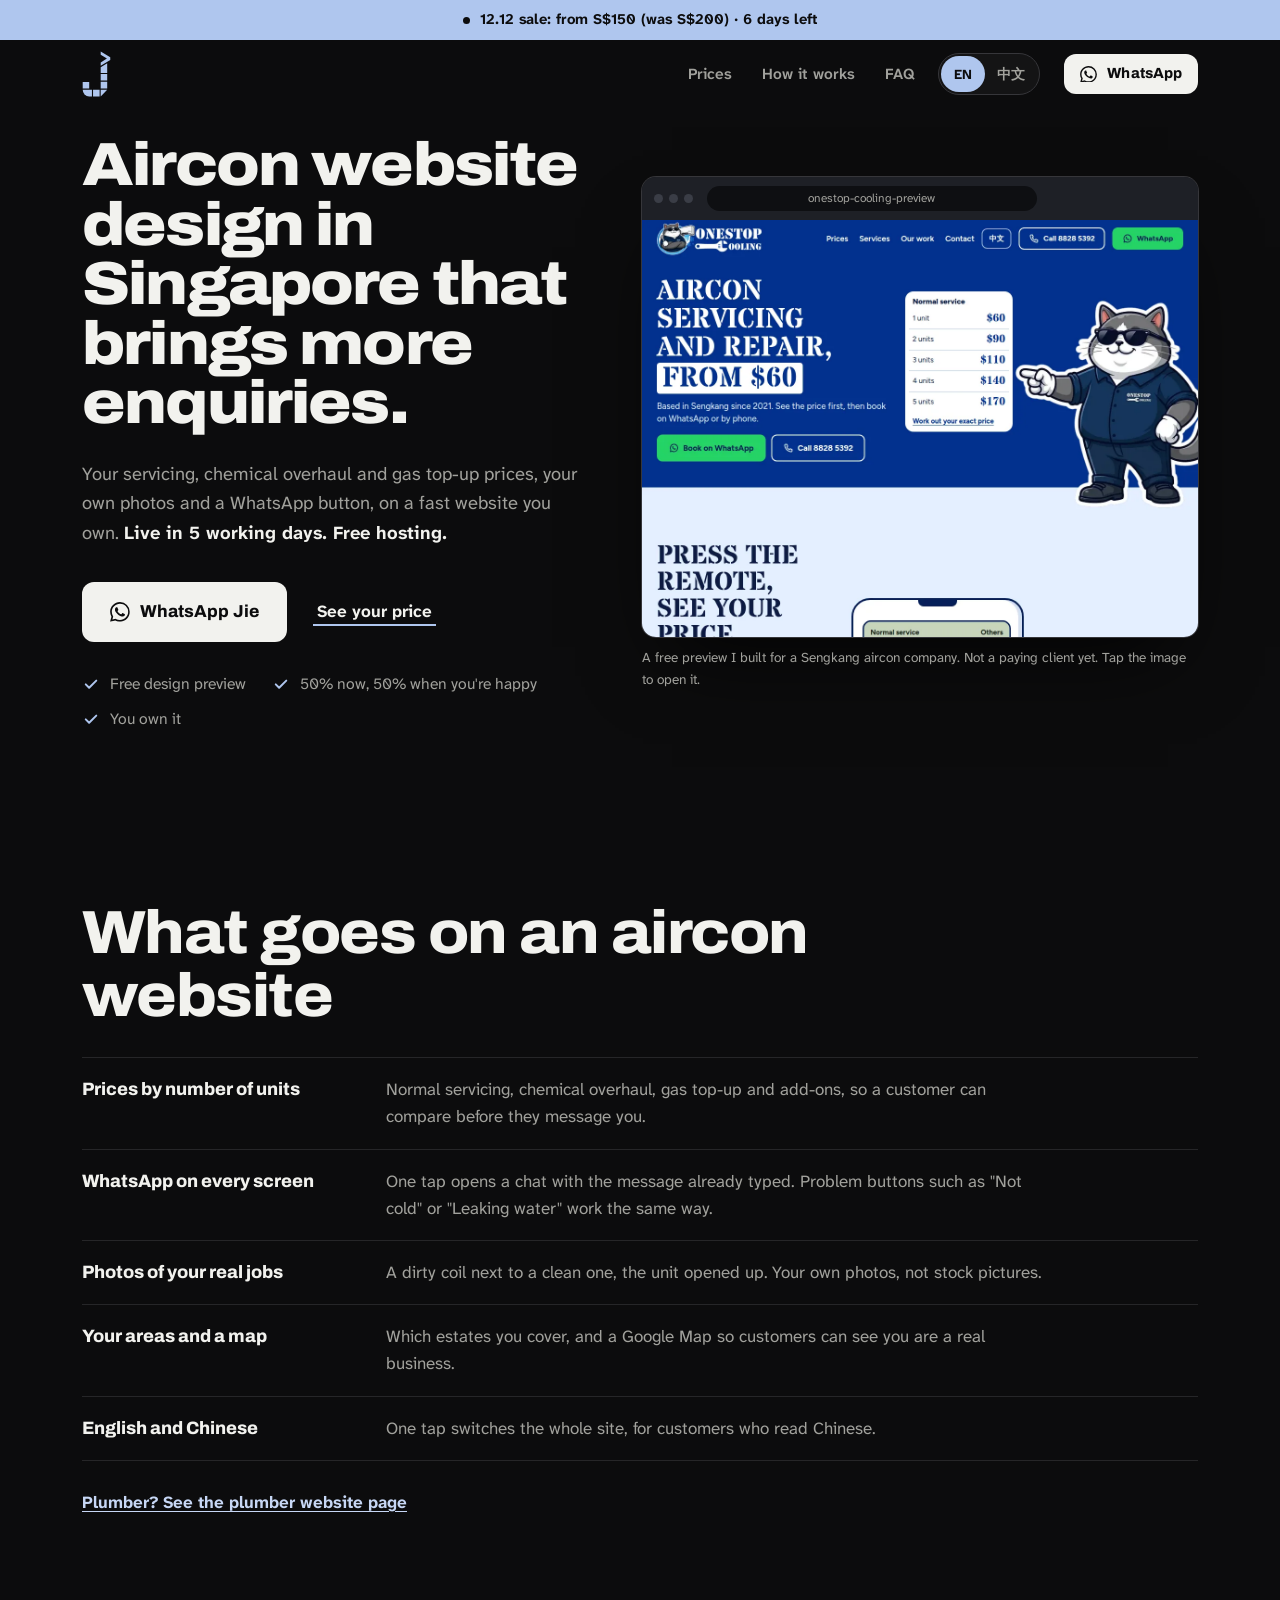
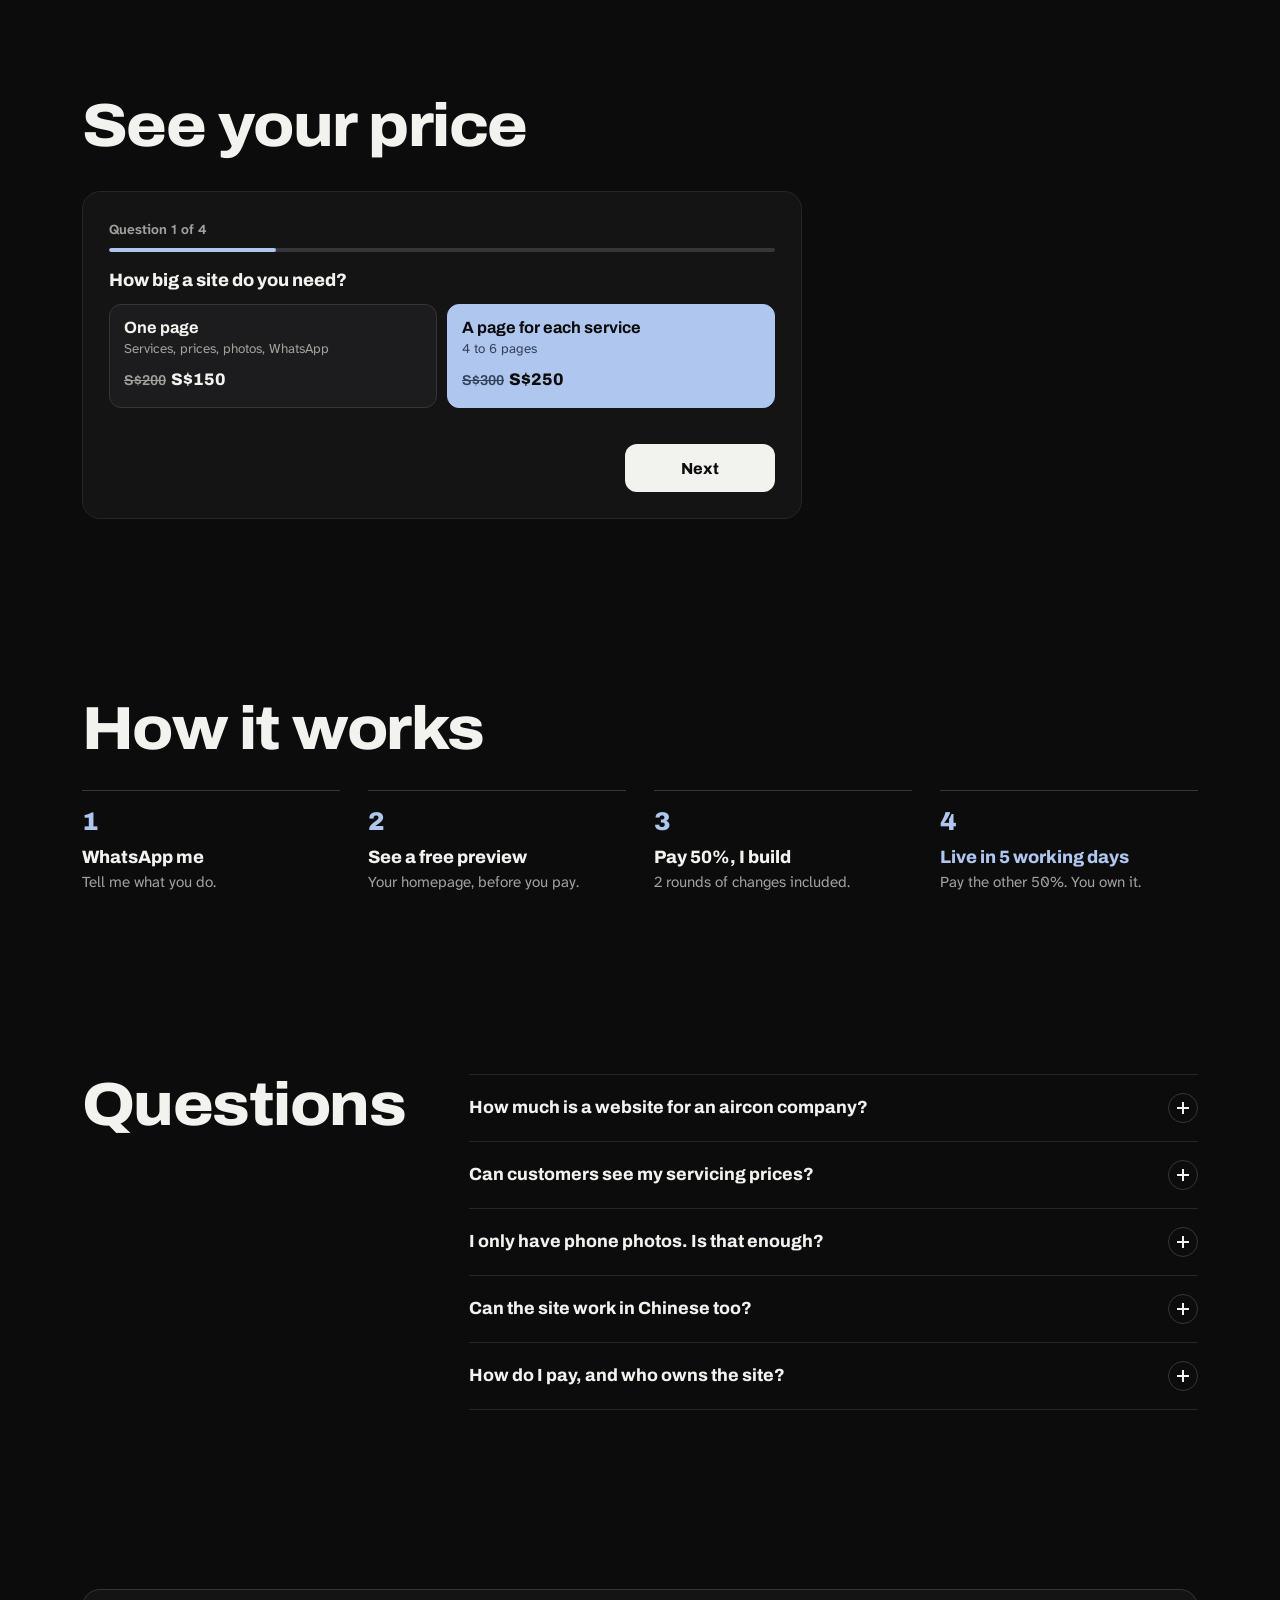
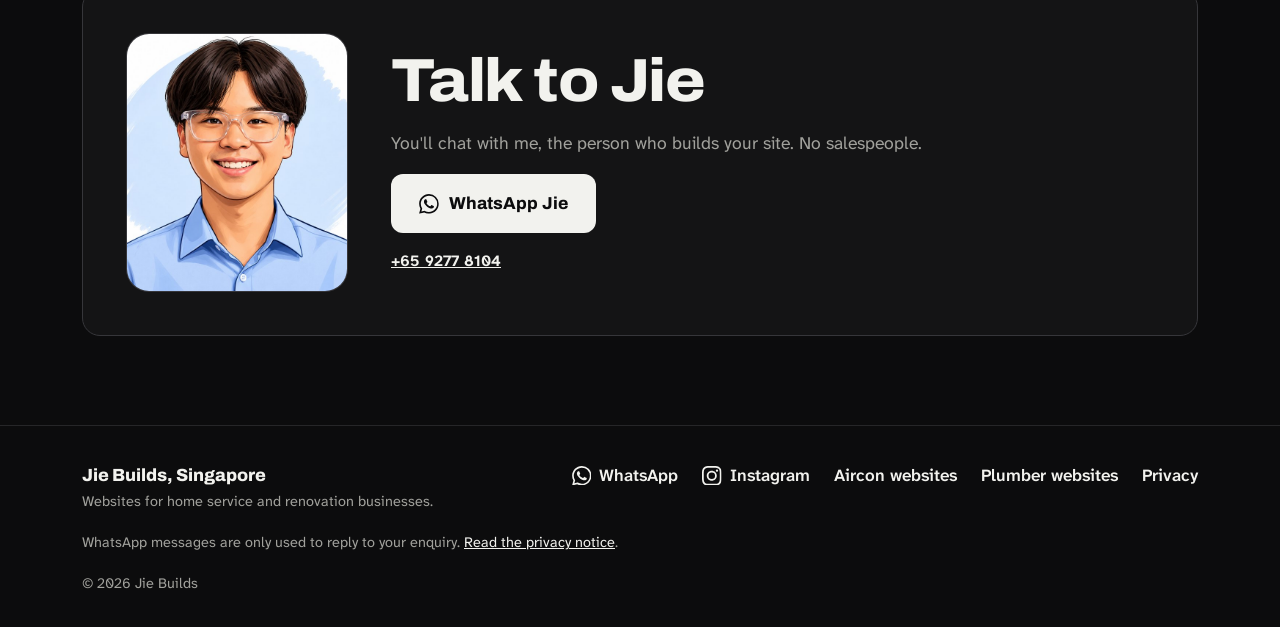
==== aircon-website-design-singapore/index.html @ 2afedba9 "Add OneStop Cooling to recent work, aircon and plumber SEO pages, sitemap Co-Authored-By: Claude Son" ====
<!DOCTYPE html>
<html lang="en-SG">
<head>
  <meta charset="utf-8">
  <meta name="viewport" content="width=device-width, initial-scale=1">
  <title>Aircon Website Design Singapore | Jie Builds</title>
  <meta name="description" content="Websites for Singapore aircon servicing companies: your prices, photos and a WhatsApp button, live in 5 working days. S$150 to S$300, free hosting, free preview.">
  <link rel="canonical" href="https://dlwk9277.github.io/aircon-website-design-singapore/">
  <meta name="theme-color" content="#0C0C0D">
  <meta name="color-scheme" content="dark">

  <meta property="og:type" content="website">
  <meta property="og:site_name" content="Jie Builds">
  <meta property="og:title" content="Aircon Website Design Singapore | Jie Builds">
  <meta property="og:description" content="Websites for Singapore aircon servicing companies: your prices, photos and a WhatsApp button, live in 5 working days. S$150 to S$300, free hosting, free preview.">
  <meta property="og:url" content="https://dlwk9277.github.io/aircon-website-design-singapore/">
  <meta property="og:image" content="https://dlwk9277.github.io/assets/og-image.png?v=9">
  <meta property="og:image:width" content="1200">
  <meta property="og:image:height" content="630">
  <meta property="og:locale" content="en_SG">
  <meta name="twitter:card" content="summary_large_image">
  <meta name="twitter:title" content="Aircon Website Design Singapore | Jie Builds">
  <meta name="twitter:description" content="Websites for Singapore aircon servicing companies: your prices, photos and a WhatsApp button, live in 5 working days. S$150 to S$300, free hosting, free preview.">
  <meta name="twitter:image" content="https://dlwk9277.github.io/assets/og-image.png?v=9">

  <link rel="icon" href="/assets/favicon.svg?v=2" type="image/svg+xml">
  <link rel="icon" href="/assets/favicon-32.png?v=2" sizes="32x32" type="image/png">
  <link rel="apple-touch-icon" href="/assets/apple-touch-icon.png?v=2">
  <link rel="preload" href="/assets/fonts/archivo-latin.woff2" as="font" type="font/woff2" crossorigin>
  <link rel="preload" href="/assets/fonts/atkinson-next-latin.woff2" as="font" type="font/woff2" crossorigin>
  <script>
    (function (d) {
      var h = d.documentElement; h.classList.add("js");
      var calm = window.matchMedia && matchMedia("(prefers-reduced-motion: reduce)").matches;
      if (!calm && "IntersectionObserver" in window) {
        h.classList.add("motion");
        setTimeout(function () { if (!window.__siteReady) h.classList.remove("motion"); }, 3500);
      }
    })(document);
    window.PAGE_ZH = { title: "新加坡冷气生意网站设计 | 杰 Builds", desc: "为新加坡冷气保养公司制作网站：价格、照片和 WhatsApp 按钮，5 个工作天上线。S$150 至 S$300，免费托管，免费预览。" };
  </script>
  <link rel="stylesheet" href="/css/style.css">
  <script src="/js/config.js" defer></script>
  <script src="/js/i18n.js" defer></script>
  <script src="/js/site.js" defer></script>
  <script type="application/ld+json">
  {
  "@context": "https://schema.org",
  "@graph": [
    {
      "@type": "Service",
      "name": "Aircon Website Design Singapore",
      "serviceType": "Aircon Website Design Singapore",
      "description": "Websites for Singapore aircon servicing companies: your prices, photos and a WhatsApp button, live in 5 working days. S$150 to S$300, free hosting, free preview.",
      "url": "https://dlwk9277.github.io/aircon-website-design-singapore/",
      "areaServed": {
        "@type": "Country",
        "name": "Singapore"
      },
      "provider": {
        "@type": "ProfessionalService",
        "name": "Jie Builds",
        "url": "https://dlwk9277.github.io/",
        "telephone": "+6592778104"
      },
      "offers": {
        "@type": "AggregateOffer",
        "priceCurrency": "SGD",
        "lowPrice": "150",
        "highPrice": "300"
      }
    },
    {
      "@type": "BreadcrumbList",
      "itemListElement": [
        {
          "@type": "ListItem",
          "position": 1,
          "name": "Jie Builds",
          "item": "https://dlwk9277.github.io/"
        },
        {
          "@type": "ListItem",
          "position": 2,
          "name": "Aircon Website Design Singapore",
          "item": "https://dlwk9277.github.io/aircon-website-design-singapore/"
        }
      ]
    }
  ]
}
  </script>
</head>
<body data-page="aircon">
  <svg class="sprite" width="0" height="0" aria-hidden="true" focusable="false">
    <symbol id="i-wa" viewBox="0 0 24 24"><path fill="currentColor" d="M17.472 14.382c-.297-.149-1.758-.867-2.03-.967-.273-.099-.471-.148-.67.15-.197.297-.767.966-.94 1.164-.173.199-.347.223-.644.075-.297-.15-1.255-.463-2.39-1.475-.883-.788-1.48-1.761-1.653-2.059-.173-.297-.018-.458.13-.606.134-.133.298-.347.446-.52.149-.174.198-.298.298-.497.099-.198.05-.371-.025-.52-.075-.149-.669-1.612-.916-2.207-.242-.579-.487-.5-.669-.51-.173-.008-.371-.01-.57-.01-.198 0-.52.074-.792.372-.272.297-1.04 1.016-1.04 2.479 0 1.462 1.065 2.875 1.213 3.074.149.198 2.096 3.2 5.077 4.487.709.306 1.262.489 1.694.625.712.227 1.36.195 1.871.118.571-.085 1.758-.719 2.006-1.413.248-.694.248-1.289.173-1.413-.074-.124-.272-.198-.57-.347m-5.421 7.403h-.004a9.87 9.87 0 01-5.031-1.378l-.361-.214-3.741.982.998-3.648-.235-.374a9.86 9.86 0 01-1.51-5.26c.001-5.45 4.436-9.884 9.888-9.884 2.64 0 5.122 1.03 6.988 2.898a9.825 9.825 0 012.893 6.994c-.003 5.45-4.437 9.884-9.885 9.884m8.413-18.297A11.815 11.815 0 0012.05 0C5.495 0 .16 5.335.157 11.892c0 2.096.547 4.142 1.588 5.945L.057 24l6.305-1.654a11.882 11.882 0 005.683 1.448h.005c6.554 0 11.89-5.335 11.893-11.893a11.821 11.821 0 00-3.48-8.413Z"/></symbol>
    <symbol id="i-ig" viewBox="0 0 24 24"><path fill="currentColor" d="M7.0301.084c-1.2768.0602-2.1487.264-2.911.5634-.7888.3075-1.4575.72-2.1228 1.3877-.6652.6677-1.075 1.3368-1.3802 2.127-.2954.7638-.4956 1.6365-.552 2.914-.0564 1.2775-.0689 1.6882-.0626 4.947.0062 3.2586.0206 3.6671.0825 4.9473.061 1.2765.264 2.1482.5635 2.9107.308.7889.72 1.4573 1.388 2.1228.6679.6655 1.3365 1.0743 2.1285 1.38.7632.295 1.6361.4961 2.9134.552 1.2773.056 1.6884.069 4.9462.0627 3.2578-.0062 3.668-.0207 4.9478-.0814 1.28-.0607 2.147-.2652 2.9098-.5633.7889-.3086 1.4578-.72 2.1228-1.3881.665-.6682 1.0745-1.3378 1.3795-2.1284.2957-.7632.4966-1.636.552-2.9124.056-1.2809.0692-1.6898.063-4.948-.0063-3.2583-.021-3.6668-.0817-4.9465-.0607-1.2797-.264-2.1487-.5633-2.9117-.3084-.7889-.72-1.4568-1.3876-2.1228C21.2982 1.33 20.628.9208 19.8378.6165 19.074.321 18.2017.1197 16.9244.0645 15.6471.0093 15.236-.005 11.977.0014 8.718.0076 8.31.0215 7.0301.0839m.1402 21.6932c-1.17-.0509-1.8053-.2453-2.2287-.408-.5606-.216-.96-.4771-1.3819-.895-.422-.4178-.6811-.8186-.9-1.378-.1644-.4234-.3624-1.058-.4171-2.228-.0595-1.2645-.072-1.6442-.079-4.848-.007-3.2037.0053-3.583.0607-4.848.05-1.169.2456-1.805.408-2.2282.216-.5613.4762-.96.895-1.3816.4188-.4217.8184-.6814 1.3783-.9003.423-.1651 1.0575-.3614 2.227-.4171 1.2655-.06 1.6447-.072 4.848-.079 3.2033-.007 3.5835.005 4.8495.0608 1.169.0508 1.8053.2445 2.228.408.5608.216.96.4754 1.3816.895.4217.4194.6816.8176.9005 1.3787.1653.4217.3617 1.056.4169 2.2263.0602 1.2655.0739 1.645.0796 4.848.0058 3.203-.0055 3.5834-.061 4.848-.051 1.17-.245 1.8055-.408 2.2294-.216.5604-.4763.96-.8954 1.3814-.419.4215-.8181.6811-1.3783.9-.4224.1649-1.0577.3617-2.2262.4174-1.2656.0595-1.6448.072-4.8493.079-3.2045.007-3.5825-.006-4.848-.0608M16.953 5.5864A1.44 1.44 0 1 0 18.39 4.144a1.44 1.44 0 0 0-1.437 1.4424M5.8385 12.012c.0067 3.4032 2.7706 6.1557 6.173 6.1493 3.4026-.0065 6.157-2.7701 6.1506-6.1733-.0065-3.4032-2.771-6.1565-6.174-6.1498-3.403.0067-6.156 2.771-6.1496 6.1738M8 12.0077a4 4 0 1 1 4.008 3.9921A3.9996 3.9996 0 0 1 8 12.0077"/></symbol>
    <symbol id="i-check" viewBox="0 0 24 24"><path fill="none" stroke="currentColor" stroke-width="2.6" stroke-linecap="round" stroke-linejoin="round" d="M5 12.5l4.5 4.5L19 7.5"/></symbol>
    <symbol id="i-plus" viewBox="0 0 24 24"><path fill="none" stroke="currentColor" stroke-width="2.4" stroke-linecap="round" d="M12 5v14M5 12h14"/></symbol>
    <symbol id="i-spark" viewBox="0 0 24 24"><path fill="currentColor" d="M12 2l2.2 7.8L22 12l-7.8 2.2L12 22l-2.2-7.8L2 12l7.8-2.2z"/></symbol>
  </svg>

  <a class="skip-link" href="#main">Skip to content</a>

  <!-- Floating top: the sale banner (text from the sale calendar in js/config.js) stays on screen while you scroll -->
  <div class="top">
    <a class="sale-bar" id="sale-bar" href="#calculator" hidden><span class="sale-dot" aria-hidden="true"></span><span data-sale-text></span></a>
    <header class="site-header">
      <div class="wrap header-inner">
        <a class="wordmark" href="/" aria-label="Jie Builds, back to top"><img src="/assets/logo.svg" alt="" width="26" height="42"></a>
        <nav class="site-nav" aria-label="Main">
          <a href="#calculator">Prices</a>
          <a href="#how">How it works</a>
          <a href="#faq">FAQ</a>
        </nav>
        <div class="lang" role="group" aria-label="Language / 语言">
          <button type="button" data-lang="en" lang="en" aria-pressed="true">EN</button>
          <button type="button" data-lang="zh" lang="zh" aria-pressed="false">中文</button>
        </div>
        <a class="btn btn-small" aria-label="WhatsApp Jie" data-wa="general" href="https://wa.me/6592778104" target="_blank" rel="noopener">
          <svg class="icon" aria-hidden="true"><use href="#i-wa"/></svg>
          <span>WhatsApp</span>
        </a>
      </div>
    </header>
  </div>

  <main id="main">

    <section class="hero vp-hero" id="top">
      <div class="wrap hero-grid">
        <div class="hero-copy">
          <h1 class="hero-title" data-zh="为新加坡冷气生意制作网站，带来&lt;span class=&quot;mark&quot; data-mark&gt;更多询问&lt;/span&gt;。">Aircon website design in Singapore that brings <span class="mark" data-mark>more enquiries</span>.</h1>
          <p class="hero-sub" data-load="2" data-zh="把保养、化学大清洗和加气的价格、您自己的照片和 WhatsApp 按钮，放在一个您自己拥有的快速网站上。&lt;strong&gt;5 个工作天上线，免费托管。&lt;/strong&gt;">Your servicing, chemical overhaul and gas top-up prices, your own photos and a WhatsApp button, on a fast website you own. <strong>Live in 5 working days. Free hosting.</strong></p>
          <div class="hero-actions" data-load="3">
            <a class="btn btn-big" data-wa="hero" data-wa-msg="Hi Jie, I run an aircon servicing business and I&#x27;d like a website. Can I get a free preview?" data-wa-msg-zh="您好杰，我做冷气保养生意，想要一个网站。可以给我一个免费预览吗？" href="https://wa.me/6592778104" target="_blank" rel="noopener">
              <svg class="icon" aria-hidden="true"><use href="#i-wa"/></svg>
              <span>WhatsApp Jie</span>
            </a>
            <a class="btn-ghost" href="#calculator">See your price</a>
          </div>
          <ul class="hero-terms" data-load="4">
            <li><svg class="icon icon-check" aria-hidden="true"><use href="#i-check"/></svg>Free design preview</li>
            <li><svg class="icon icon-check" aria-hidden="true"><use href="#i-check"/></svg>50% now, 50% when you're happy</li>
            <li><svg class="icon icon-check" aria-hidden="true"><use href="#i-check"/></svg>You own it</li>
          </ul>
        </div>
        <figure class="vp-fig" data-load="2">
          <div class="win">
            <div class="win-bar" aria-hidden="true"><i></i><i></i><i></i><span>onestop-cooling-preview</span></div>
            <a href="https://dlwk9277.github.io/onestop-cooling-preview/" target="_blank" rel="noopener"><img src="/assets/work/onestop-cooling.webp" width="1200" height="900" alt="Screenshot of a free preview website built for an aircon servicing company in Sengkang: prices by number of units and a WhatsApp button" data-zh-alt="为盛港一家冷气保养公司制作的免费预览网站截图：按台数列出价格，并有 WhatsApp 按钮" fetchpriority="high"></a>
          </div>
          <figcaption data-zh="我为盛港一家冷气公司做的免费预览。他还不是付费客户。点击图片查看。">A free preview I built for a Sengkang aircon company. Not a paying client yet. Tap the image to open it.</figcaption>
        </figure>
      </div>
    </section>

    <section class="section vp-what" id="what" aria-labelledby="what-title">
      <div class="wrap">
        <h2 class="section-title" id="what-title" data-zh="冷气生意网站放什么">What goes on an aircon website</h2>
        <ul class="vp-list" data-stagger>
          <li data-reveal><b data-zh="按台数列出价格">Prices by number of units</b><span data-zh="普通保养、化学大清洗、加气和附加服务，客户先比较价格，再联系您。">Normal servicing, chemical overhaul, gas top-up and add-ons, so a customer can compare before they message you.</span></li>
          <li data-reveal><b data-zh="每个屏幕都有 WhatsApp">WhatsApp on every screen</b><span data-zh="轻轻一点就打开聊天，信息已经写好。“不冷”“漏水”等问题按钮也一样。">One tap opens a chat with the message already typed. Problem buttons such as &quot;Not cold&quot; or &quot;Leaking water&quot; work the same way.</span></li>
          <li data-reveal><b data-zh="您真实工作的照片">Photos of your real jobs</b><span data-zh="脏的盘管和洗净的盘管并排，拆开的冷气机。用您自己的照片，不用图库照片。">A dirty coil next to a clean one, the unit opened up. Your own photos, not stock pictures.</span></li>
          <li data-reveal><b data-zh="服务地区和地图">Your areas and a map</b><span data-zh="您服务哪些组屋区，加上谷歌地图，让客户看到您是真实的生意。">Which estates you cover, and a Google Map so customers can see you are a real business.</span></li>
          <li data-reveal><b data-zh="英文和中文">English and Chinese</b><span data-zh="轻轻一点，整个网站切换语言，方便看中文的客户。">One tap switches the whole site, for customers who read Chinese.</span></li>
          </ul>
        <p class="vp-related"><a href="/plumber-website-design-singapore/" data-zh="做水管生意？看水管网站页面">Plumber? See the plumber website page</a></p>
      </div>
    </section>

    <section class="section calc" id="calculator" aria-labelledby="calc-title">
      <div class="wrap">
        <h2 class="section-title" id="calc-title">See your price</h2>
        <div class="calc-grid">
          <div class="calc-form" id="calc-form" data-reveal>
            <fieldset>
              <legend>Your site</legend>
              <div class="calc-sizes" id="calc-sizes"></div>
            </fieldset>
            <!-- Option groups (Get found, Tools, Automation) are built from js/config.js -->
            <div class="calc-groups" id="calc-extras"></div>
            <noscript><p>Turn on JavaScript to use this, or WhatsApp +65 9277 8104 for a price. Websites cost S$150 to S$300.</p></noscript>
          </div>
          <!-- Phones: a small price bar that follows you while you pick -->
          <div class="calc-mini" id="calc-mini" aria-hidden="true">
            <span><small id="calc-mini-pkg">Business</small><b>from S$<span id="calc-mini-price">250</span></b></span>
            <a class="btn btn-small" id="calc-mini-send" href="https://wa.me/6592778104" target="_blank" rel="noopener" tabindex="-1"><svg class="icon"><use href="#i-wa"/></svg>Send</a>
          </div>
          <!-- The quote: line items, sale discount, total -->
          <div class="calc-result" id="calc-result" aria-live="polite" data-reveal>
            <p class="quote-head"><span>Your quote</span><span class="quote-pkg"><span id="calc-pkg">Business</span> package</span></p>
            <ul class="quote-lines" id="calc-lines"></ul>
            <div class="quote-total">
              <span class="quote-total-label">Total<small>starting price</small></span>
              <span class="calc-price"><span class="cur">S$</span><span id="calc-price">250</span></span>
            </div>
            <p class="calc-extra" id="calc-extra" hidden></p>
            <a class="btn btn-big btn-ink" id="calc-send" href="https://wa.me/6592778104" target="_blank" rel="noopener">
              <svg class="icon" aria-hidden="true"><use href="#i-wa"/></svg>
              <span>Send this quote to Jie</span>
            </a>
            <p class="calc-note">Free hosting included. I confirm the final price on WhatsApp before any work starts.</p>
          </div>
        </div>
      </div>
    </section>

    <section class="section how" id="how" aria-labelledby="how-title">
      <div class="wrap">
        <h2 class="section-title" id="how-title">How it works</h2>
        <ol class="how-steps" data-stagger>
          <li data-reveal><b>WhatsApp me</b><span>Tell me what you do.</span></li>
          <li data-reveal><b>See a free preview</b><span>Your homepage, before you pay.</span></li>
          <li data-reveal><b>Pay 50%, I build</b><span>2 rounds of changes included.</span></li>
          <li data-reveal><b>Live in 5 working days</b><span>Pay the other 50%. You own it.</span></li>
        </ol>
      </div>
    </section>

    <section class="section faq" id="faq" aria-labelledby="faq-title">
      <div class="wrap faq-wrap">
        <h2 class="section-title" id="faq-title">Questions</h2>
        <div class="faq-list" data-stagger>
          <details data-reveal>
            <summary data-zh="冷气公司做网站要多少钱？">How much is a website for an aircon company?</summary>
            <div class="faq-a"><p data-zh="S$150 至 S$300，含免费托管。价格视页面和附加功能而定，可用上面的计算器。您自己的域名是可选的，每年约 S$20 至 S$60。">S$150 to S$300, with free hosting. The price depends on the pages and extras you pick: use the calculator above. A domain of your own is optional, about S$20 to S$60 a year.</p></div>
          </details>
          <details data-reveal>
            <summary data-zh="客户能看到我的保养价格吗？">Can customers see my servicing prices?</summary>
            <div class="faq-a"><p data-zh="可以。我会按台数把价格放在网页上，也可以加计算器，让客户联系您之前先看到总价。放什么由您决定，不想公开的可以写“WhatsApp 询价”。">Yes. I put your prices on the page by number of units, and can add a calculator so a customer gets a total before messaging. You decide what to show; anything you would rather not publish can say &quot;WhatsApp for a quote&quot;.</p></div>
          </details>
          <details data-reveal>
            <summary data-zh="我只有手机拍的照片，够吗？">I only have phone photos. Is that enough?</summary>
            <div class="faq-a"><p data-zh="够。手机照片就很好：脏的盘管和洗净的盘管，拆开的冷气机。如果暂时没有，我先做网站，以后再加照片。我不会用图库照片冒充您的工作。">Yes. Photos from your phone work well: a dirty coil and a clean one, the unit opened up. If you have none yet, I build the site without them and you add photos later. I do not use stock photos to pretend they are your jobs.</p></div>
          </details>
          <details data-reveal>
            <summary data-zh="网站可以有中文版吗？">Can the site work in Chinese too?</summary>
            <div class="faq-a"><p data-zh="可以。页面顶部的开关可在英文和中文之间切换。分享之前，请找懂中文的人检查用词。">Yes. A switch at the top changes the whole site between English and Chinese. Have a Chinese speaker check the wording before you share it.</p></div>
          </details>
          <details data-reveal>
            <summary data-zh="怎么付款？网站归谁？">How do I pay, and who owns the site?</summary>
            <div class="faq-a"><p data-zh="用 PayNow：看过免费预览并确认后付 50%，网站完成、您满意后再付 50%。付清尾款后，网站和所有文件都归您所有。">PayNow: 50% after you approve your free preview, 50% when you are happy with the finished site. After the final payment the site and all its files are yours.</p></div>
          </details>
          </div>
      </div>
    </section>

    <section class="section contact" id="contact" aria-labelledby="contact-title">
      <div class="wrap">
        <div class="contact-card" data-reveal>
          <div class="portrait">
            <img class="portrait-fallback" src="/assets/logo.svg" alt="" aria-hidden="true" width="90" height="143">
            <img src="/assets/darren.jpg" alt="Illustrated portrait of Jie" width="480" height="560" loading="lazy" decoding="async" onerror="this.remove()">
          </div>
          <div class="contact-copy">
            <h2 class="section-title" id="contact-title">Talk to Jie</h2>
            <p>You'll chat with me, the person who builds your site. No salespeople.</p>
            <a class="btn btn-big" data-wa="contact" href="https://wa.me/6592778104" target="_blank" rel="noopener">
              <svg class="icon" aria-hidden="true"><use href="#i-wa"/></svg>
              <span>WhatsApp Jie</span>
            </a>
            <p class="contact-number"><a data-wa="contact" href="https://wa.me/6592778104" target="_blank" rel="noopener" data-wa-number>+65 9277 8104</a></p>
          </div>
        </div>
      </div>
    </section>
  </main>

  <!-- 12. FOOTER -->
  <footer class="site-footer">
    <div class="wrap footer-inner">
      <div>
        <p class="footer-brand">Jie Builds, Singapore</p>
        <p class="footer-small">Websites for home service and renovation businesses.</p>
      </div>
      <ul class="footer-links">
        <li><a data-wa="general" href="https://wa.me/6592778104" target="_blank" rel="noopener"><svg class="icon" aria-hidden="true"><use href="#i-wa"/></svg>WhatsApp</a></li>
        <li data-instagram hidden><a href="#" target="_blank" rel="noopener"><svg class="icon" aria-hidden="true"><use href="#i-ig"/></svg>Instagram</a></li>
        <li><a href="/aircon-website-design-singapore/">Aircon websites</a></li>
        <li><a href="/plumber-website-design-singapore/">Plumber websites</a></li>
        <li><a href="/privacy.html">Privacy</a></li>
      </ul>
      <p class="footer-small footer-privacy"><span data-pixel-notice hidden>This site uses Meta Pixel cookies to measure ads. </span>WhatsApp messages are only used to reply to your enquiry. <a href="/privacy.html">Read the privacy notice</a>.</p>
      <p class="footer-small">© <span data-year>2026</span> Jie Builds</p>
    </div>
  </footer>

  <!-- Floating WhatsApp button (phones and tablets) -->
  <a class="wa-float" data-wa="floating" href="https://wa.me/6592778104" target="_blank" rel="noopener" aria-label="Chat with Jie on WhatsApp">
    <svg class="icon" aria-hidden="true"><use href="#i-wa"/></svg>
  </a>
</body>
</html>
---- css/style.css ----
/* =====================================================================
   Jie — site styles (dark theme)
   Colours live in :root below. Ink black and paper white do most of the
   work. One soft blue (--accent) is used as a SOLID colour, never as a
   glow: the sale bar, the quote card, picked options, ticks. A deeper
   pen blue (--accent-deep) is only the highlight behind "More enquiries".
   No gradients, glows or grid backdrops. Main buttons are white with
   black text; on the blue quote card they're black with white text.

   Motion rules (keep the site smooth on cheap phones):
   - Only animate transform and opacity.
   - No blur / backdrop-filter, no big animated shadows.
   - Everything moving is switched off for "reduce motion" visitors,
     and the page is fully visible if JavaScript is off.
   ===================================================================== */

/* Fonts: self-hosted Google Fonts (SIL Open Font License), latin subset */
@font-face {
  font-family: "Archivo";
  src: url("../assets/fonts/archivo-latin.woff2") format("woff2");
  font-weight: 500 900; font-stretch: 100% 125%; font-style: normal; font-display: swap;
}
@font-face {
  font-family: "Atkinson Hyperlegible Next";
  src: url("../assets/fonts/atkinson-next-latin.woff2") format("woff2");
  font-weight: 200 800; font-style: normal; font-display: swap;
}

:root {
  --bg: #0C0C0D;          /* page: neutral ink black */
  --bg-2: #141415;        /* panels */
  --bg-3: #1C1C1E;        /* raised panels, controls */
  --line: #262628;        /* hairlines */
  --line-2: #36363A;      /* stronger borders, hover */
  --text: #F2F2EE;        /* paper white */
  --muted: #A1A19C;       /* secondary text on dark (7.5:1) */
  --accent: #AFC6EE;      /* soft blue, used solid (ink text on it: 11:1) */
  --accent-2: #C7D7F5;    /* lighter soft blue, for small text on dark */
  --accent-deep: #2F5BD3; /* pen blue behind "More enquiries" (white text on it: 5.9:1) */
  --ink: #0C0C0D;         /* text on white and blue */
  --ink-2: #33405A;       /* secondary text on the blue (6:1) */

  --f-display: "Archivo", "Arial Narrow", system-ui, sans-serif;
  --f-body: "Atkinson Hyperlegible Next", system-ui, -apple-system, "Segoe UI", sans-serif;

  --wrap: 1180px;
  --gutter: 20px;
  --r-sm: 6px;
  --r-md: 12px;
  --r-lg: 18px;
  --ease: cubic-bezier(.2, .7, .2, 1);
  --ease-out: cubic-bezier(.16, 1, .3, 1);
  --section-y: clamp(52px, 7vw, 92px);
  --head-h: 58px;
}

*, *::before, *::after { box-sizing: border-box; }
html {
  -webkit-text-size-adjust: 100%;
  scroll-behavior: smooth;
  scroll-padding-top: 110px;
  background: var(--bg);
  color-scheme: dark;
  scrollbar-color: var(--line-2) var(--bg);
  accent-color: var(--accent);
}
body {
  margin: 0;
  background: var(--bg);
  color: var(--text);
  font-family: var(--f-body);
  font-size: 1.0625rem;      /* 17px */
  line-height: 1.6;
  text-rendering: optimizeLegibility;
  -webkit-font-smoothing: antialiased;
  overflow-x: clip;
}
img { max-width: 100%; display: block; }
h1, h2, h3 { font-family: var(--f-display); margin: 0; line-height: 1.05; letter-spacing: -0.015em; font-weight: 800; }
p { margin: 0; }
a { color: inherit; }
[hidden] { display: none !important; }
::selection { background: var(--accent); color: var(--ink); }

.wrap { width: 100%; max-width: var(--wrap); margin: 0 auto; padding: 0 var(--gutter); }
@media (min-width: 720px) { :root { --gutter: 32px; --head-h: 68px; } }

.icon { width: 1.15em; height: 1.15em; flex: none; display: inline-block; vertical-align: -0.2em; }

:focus-visible { outline: 3px solid var(--accent); outline-offset: 3px; border-radius: 4px; }

.skip-link {
  position: absolute; left: 12px; top: -60px; z-index: 100;
  background: var(--accent); color: var(--ink); padding: 10px 16px; border-radius: var(--r-sm);
  font-weight: 700; text-decoration: none;
}
.skip-link:focus { top: 12px; }

.sprite { position: absolute; }

.sr-only {
  position: absolute !important; width: 1px; height: 1px; padding: 0; margin: -1px;
  overflow: hidden; clip: rect(0 0 0 0); white-space: nowrap; border: 0;
}

/* ---------- Buttons ---------- */
.btn {
  position: relative;
  display: inline-flex; align-items: center; justify-content: center; gap: 10px;
  min-height: 48px; padding: 12px 22px;
  background: var(--text); color: var(--ink);
  border: 0; border-radius: var(--r-md);
  font-family: var(--f-display); font-weight: 750; font-size: 1rem; letter-spacing: 0.005em;
  text-decoration: none; cursor: pointer;
  transition: transform .2s var(--ease), background-color .2s var(--ease);
}
.btn:hover { background: #FFFFFF; transform: translateY(-2px); }
.btn:active { transform: translateY(0) scale(.98); }
.btn-small { min-height: 40px; padding: 8px 16px; font-size: .92rem; }
.btn-big { min-height: 58px; padding: 16px 28px; font-size: 1.08rem; }
.btn-dark { background: var(--bg-3); color: var(--text); box-shadow: inset 0 0 0 1px var(--line-2); }
.btn-dark:hover { background: #22242B; }

.btn-ink { background: var(--ink); color: var(--text); }
.btn-ink:hover { background: #000; }

.btn-ghost {
  display: inline-flex; align-items: center; min-height: 48px; padding: 0 4px;
  color: var(--text); font-weight: 700; text-decoration: none;
  background-image: linear-gradient(var(--accent), var(--accent));
  background-size: 100% 2px; background-repeat: no-repeat; background-position: 0 calc(100% - 10px);
  transition: color .2s var(--ease);
}
.btn-ghost:hover { color: var(--accent-2); }

/* ---------- Floating top: sale banner + header stay on screen ---------- */
.top { position: sticky; top: 0; z-index: 60; }

/* ---------- Header ---------- */
.site-header {
  position: relative;
  background: rgba(6, 11, 22, 0);
  border-bottom: 1px solid transparent;
  transition: background-color .25s var(--ease), border-color .25s var(--ease);
}
.site-header.is-scrolled { background: var(--bg); border-bottom-color: var(--line); }
.header-inner { display: flex; align-items: center; gap: 24px; min-height: var(--head-h); }
.wordmark {
  display: inline-flex; align-items: center; gap: 10px;
  font-family: var(--f-display); font-weight: 850; font-stretch: 115%; font-size: 1.2rem;
  text-decoration: none; letter-spacing: -0.01em; margin-right: auto;
}
.wordmark img { display: block; height: 46px; width: auto; }
.site-nav { display: none; gap: 30px; }
.site-nav a { color: var(--muted); text-decoration: none; font-weight: 600; font-size: .96rem; transition: color .2s var(--ease); }
.site-nav a:hover { color: var(--text); }
@media (min-width: 900px) { .site-nav { display: flex; } }

/* ---------- Hero ---------- */
.hero { position: relative; overflow: hidden; padding: calc(var(--head-h) + 28px) 0 56px; margin-top: calc(-1px - var(--head-h)); }
.hero-grid { position: relative; z-index: 1; display: grid; gap: 40px; align-items: center; }
@media (min-width: 980px) { .hero-grid { grid-template-columns: .9fr 1.1fr; gap: 56px; } .hero { padding-bottom: 80px; } }

.hero-title {
  font-size: clamp(2.3rem, 6.4vw, 4.5rem);
  font-weight: 850; font-stretch: 112%;
  line-height: .98; letter-spacing: -0.03em;
  max-width: 13ch;
}
/* The selling point, highlighted like a marker pen */
.hero-title .mark {
  background-image: linear-gradient(var(--accent-deep), var(--accent-deep));
  background-repeat: no-repeat; background-position: 0 86%; background-size: calc(var(--m, 1) * 100%) 40%;
  -webkit-box-decoration-break: clone; box-decoration-break: clone;
  padding: 0 .06em; margin: 0 -.06em;
}
.hero-sub { margin-top: 26px; font-size: 1.15rem; color: var(--muted); max-width: 46ch; }
.hero-sub strong { color: var(--text); }
.hero-actions { display: flex; flex-wrap: wrap; align-items: center; gap: 14px 26px; margin-top: 34px; }
.hero-terms { list-style: none; padding: 0; margin: 30px 0 0; display: grid; gap: 10px; color: var(--muted); font-size: .98rem; }
.hero-terms li { display: flex; align-items: center; gap: 10px; }
.icon-check { color: var(--accent); }
@media (min-width: 640px) { .hero-terms { display: flex; flex-wrap: wrap; gap: 10px 26px; } }

/* ---------- Sale bar: floats at the top (inside .top) ---------- */
.sale-bar {
  display: flex; align-items: center; justify-content: center; gap: 10px;
  min-height: 36px; padding: 6px var(--gutter);
  background: var(--accent); color: var(--ink); text-decoration: none;
  font-size: .84rem; font-weight: 700; text-align: center; line-height: 1.3;
}
.sale-bar:hover { background: var(--accent-2); }
.sale-dot { width: 7px; height: 7px; border-radius: 50%; background: var(--ink); flex: none; }
.motion .sale-dot { animation: blink 1.6s ease-in-out infinite; }
@keyframes blink { 50% { opacity: .25; } }
@media (min-width: 720px) { .sale-bar { font-size: .92rem; min-height: 40px; } }

/* ---------- Drag to compare: a small browser window ---------- */
.hero-visual { margin: 0 auto; width: 100%; max-width: 640px; }
.hero-visual figcaption { text-align: center; margin-top: 14px; font-size: .82rem; color: var(--muted); }
.win {
  border-radius: 14px; overflow: hidden; background: #16171C;
  box-shadow: 0 0 0 1px var(--line-2), 0 40px 80px -30px rgba(0, 0, 0, .85);
}
.win-bar { display: flex; align-items: center; gap: 6px; padding: 9px 12px; background: #1E2026; }
.win-bar i { width: 9px; height: 9px; border-radius: 50%; background: #3A3D46; }
.win-bar span { margin-left: 8px; flex: 1; max-width: 62%; padding: 3px 12px; border-radius: 99px; background: #0E0F12; color: var(--muted); font-size: .74rem; text-align: center; white-space: nowrap; overflow: hidden; text-overflow: ellipsis; }
.compare {
  --pos: 50%;
  position: relative; aspect-ratio: 4 / 3.15; overflow: hidden; container-type: inline-size;
  touch-action: pan-y; cursor: ew-resize; user-select: none; -webkit-user-select: none;
}
.cmp-pane { position: absolute; inset: 0; font-size: clamp(8.5px, 3.1cqw, 15.5px); line-height: 1.35; overflow: hidden; }
.cmp-after { clip-path: inset(0 0 0 var(--pos)); }
.cmp-handle { position: absolute; top: 0; bottom: 0; left: var(--pos); width: 2px; margin-left: -1px; background: #fff; box-shadow: 0 0 0 1px rgba(0,0,0,.15); pointer-events: none; }
.cmp-knob {
  position: absolute; top: 50%; left: 50%; width: 44px; height: 44px; margin: -22px 0 0 -22px; border-radius: 50%;
  background: #fff; color: var(--ink); display: grid; place-items: center;
  box-shadow: 0 6px 18px rgba(0, 0, 0, .35);
}
.cmp-knob svg { width: 22px; height: 22px; }
.cmp-tag { position: absolute; bottom: 10px; font-size: .72rem; font-weight: 800; padding: 4px 9px; border-radius: 99px; pointer-events: none; }
.cmp-tag-before { left: 10px; background: rgba(0,0,0,.65); color: #fff; }
.cmp-tag-after { right: 10px; background: var(--ink); color: #fff; }
.cmp-range { position: absolute; left: 0; bottom: 0; width: 100%; height: 1px; opacity: 0; margin: 0; pointer-events: none; }
.compare:has(.cmp-range:focus-visible) { outline: 3px solid var(--accent); outline-offset: -3px; }

/* BEFORE: an old static website, on purpose */
.cmp-before { background: #E4E2D6; color: #222; font-family: "Times New Roman", Times, serif; padding: 0 0 .6em; }
.ob-title { background: #1B2A8C; color: #FFE94A; font-weight: 700; font-size: 1.5em; padding: .35em .6em; text-align: center; }
.ob-links { padding: .5em .6em; text-align: center; color: #0000EE; font-size: 1em; }
.ob-red { background: #E3141B; color: #fff; font: 700 .9em Arial, Helvetica, sans-serif; text-align: center; padding: .35em 0; white-space: nowrap; overflow: hidden; }
.ob-h { font: 700 1.35em "Times New Roman", serif; color: #7A1010; padding: .5em .6em .1em; letter-spacing: 0; }
.ob-text { padding: 0 .6em; font-size: 1.05em; }
.ob-img { margin: .6em .6em 0; height: 5.6em; border: 2px inset #999; background: repeating-linear-gradient(45deg, #D2D2D2 0 .6em, #C2C2C2 .6em 1.2em); display: grid; place-items: center; color: #555; font: .95em Arial, sans-serif; }
.ob-small { padding: .6em .6em 0; font-size: .85em; color: #444; }
.ob-small b { background: #000; color: #3CFF3C; font-family: "Courier New", monospace; padding: 0 .3em; }

/* AFTER: a website built to get enquiries */
.cmp-after { background: #F4F5F7; color: var(--ink); display: flex; flex-direction: column; gap: .7em; padding: 0 0 .9em; font-family: var(--f-body); }
.nb-bar { display: flex; align-items: center; gap: 1em; padding: .8em 1em; background: #fff; box-shadow: 0 1px 0 #E1E3E8; }
.nb-bar > b { font-family: var(--f-display); font-weight: 850; font-size: 1.1em; margin-right: auto; }
.nb-links { display: flex; gap: .9em; color: #555B66; font-size: .9em; }
.nb-links i { font-style: normal; }
.nb-btn { display: inline-flex; align-items: center; gap: .35em; background: var(--ink); color: #fff; font-weight: 800; font-size: .85em; padding: .45em .9em; border-radius: 99px; }
.nb-hero { display: grid; grid-template-columns: 1.1fr 1fr; gap: .8em; align-items: center; padding: 0 1em; flex: 1; min-height: 0; }
.nb-copy { display: grid; gap: .45em; align-content: center; background: var(--ink); color: #fff; border-radius: .9em; padding: 1.1em; height: 100%; }
.nb-copy small { color: var(--accent); font-size: .85em; }
.nb-copy b { font-family: var(--f-display); font-weight: 850; font-size: 1.75em; line-height: 1.05; }
.nb-cta { justify-self: start; display: inline-flex; align-items: center; gap: .35em; background: #fff; color: var(--ink); font-weight: 800; font-size: .9em; padding: .45em .9em; border-radius: 99px; margin-top: .3em; }
.nb-prices { background: #fff; border-radius: .8em; padding: .3em .9em; box-shadow: 0 1px 0 #E1E3E8; }
.nb-prices div { display: flex; justify-content: space-between; gap: .6em; padding: .65em 0; border-bottom: 1px solid #ECEDF1; }
.nb-prices div:last-child { border-bottom: 0; }
.nb-prices b { font-weight: 800; white-space: nowrap; }
.nb-gallery { display: grid; grid-template-columns: repeat(4, 1fr); gap: .5em; padding: 0 1em; height: 22%; }
.nb-gallery i { border-radius: .6em; background: linear-gradient(150deg, #D5D8DE, #B3B8C2); }
.nb-gallery i:nth-child(2) { background: linear-gradient(150deg, #C7CFD9, #9EAABA); }
.nb-gallery i:nth-child(3) { background: linear-gradient(150deg, #CBD2EA, #A3ADD0); }
.nb-gallery i:nth-child(4) { background: linear-gradient(150deg, #D8DCE4, #AEB6C4); }

/* ---------- Price calculator: options on the left, a printed-style quote on the right ---------- */
.calc-grid { display: grid; gap: 16px; align-items: start; margin-top: 32px; max-width: 720px; }
.calc-form { display: grid; gap: 18px; padding: clamp(16px, 4vw, 26px); border-radius: var(--r-lg); background: var(--bg-2); border: 1px solid var(--line); }
.calc-progress { display: grid; gap: 8px; font-size: .86rem; font-weight: 650; color: var(--muted); }
.calc-progress b { display: block; height: 4px; border-radius: 4px; background: var(--line-2); overflow: hidden; }
.calc-progress i { display: block; height: 100%; background: var(--accent); border-radius: 4px; transition: width .35s var(--ease-out); }
.calc-step legend { font-size: clamp(1.25rem, 5vw, 1.55rem); line-height: 1.2; margin-bottom: 16px; outline: 0; }
.calc-nav { display: flex; justify-content: space-between; align-items: center; gap: 12px; }
.calc-nav .btn:last-child { margin-left: auto; min-width: 150px; }
.calc-edit { justify-self: center; background: none; border: 0; color: var(--ink-2); font: inherit; font-size: .9rem; font-weight: 650; text-decoration: underline; text-underline-offset: 3px; cursor: pointer; padding: 8px; min-height: 40px; }
.calc-edit:hover { color: var(--ink); }
@media (prefers-reduced-motion: reduce) { .calc-progress i { transition: none; } }
.calc-form fieldset { border: 0; margin: 0; padding: 0; min-width: 0; }
.calc-form legend { display: flex; flex-wrap: wrap; align-items: baseline; gap: 4px 10px; font-family: var(--f-display); font-weight: 780; font-size: 1.12rem; margin-bottom: 12px; padding: 0; }
.calc-form legend span { font-family: var(--f-body); font-weight: 600; font-size: .86rem; color: var(--accent-2); }
.calc-groups { display: grid; gap: 22px; }

/* Site size: two cards, each with its price */
.calc-sizes { display: grid; gap: 10px; grid-template-columns: 1fr 1fr; }
.calc-opt { position: relative; display: block; cursor: pointer; }
.calc-opt input { position: absolute; opacity: 0; inset: 0; margin: 0; cursor: pointer; }
.calc-opt .box {
  display: grid; gap: 3px; height: 100%; padding: 13px 14px; border-radius: var(--r-md);
  background: var(--bg-3); border: 1.5px solid var(--line-2); color: var(--text);
  transition: border-color .2s var(--ease), background-color .2s var(--ease), color .2s var(--ease);
}
.calc-opt .box b { font-family: var(--f-display); font-size: 1.02rem; line-height: 1.2; }
.calc-opt .box small { color: var(--muted); font-size: .84rem; line-height: 1.35; }
.opt-price { margin-top: 6px; font-family: var(--f-display); font-weight: 800; font-size: 1.05rem; font-variant-numeric: tabular-nums; }
.opt-price s { font-weight: 600; font-size: .85em; color: var(--muted); margin-right: 2px; }
.calc-opt:hover .box { border-color: #4A4A50; }
.calc-opt input:checked + .box { background: var(--accent); border-color: var(--accent); color: var(--ink); }
.calc-opt input:checked + .box small, .calc-opt input:checked + .box s { color: var(--ink-2); }
.calc-opt input:focus-visible + .box { outline: 3px solid var(--accent); outline-offset: 3px; }

/* Options: toggles with a live price tag */
.calc-extras { display: flex; flex-wrap: wrap; gap: 8px; }
.calc-chip { position: relative; cursor: pointer; }
.calc-chip.has-hint { flex: 1 1 100%; }
.calc-chip input { position: absolute; opacity: 0; inset: 0; margin: 0; cursor: pointer; }
.calc-chip > span {
  display: flex; flex-wrap: wrap; align-items: center; gap: 4px 8px; min-height: 42px; padding: 8px 10px 8px 12px; border-radius: var(--r-md);
  background: var(--bg-3); border: 1.5px solid var(--line-2); font-size: .93rem;
  transition: border-color .2s var(--ease), background-color .2s var(--ease), color .2s var(--ease);
}
.calc-chip b { font-weight: 650; }
.calc-chip > span::before {
  content: ""; width: 16px; height: 16px; border-radius: 4px; border: 1.5px solid #5C5C62; flex: none;
  background: center / 12px no-repeat;
  transition: background-color .2s var(--ease), border-color .2s var(--ease);
}
.calc-chip small { flex-basis: 100%; padding-left: 24px; color: var(--muted); font-size: .84rem; line-height: 1.35; }
.calc-chip:hover > span { border-color: #4A4A50; }
.calc-chip input:checked + span { background: var(--accent); border-color: var(--accent); color: var(--ink); }
.calc-chip input:checked + span small { color: var(--ink-2); }
.calc-chip input:checked + span::before {
  background-color: var(--ink); border-color: var(--ink);
  background-image: url("data:image/svg+xml,%3Csvg xmlns='http://www.w3.org/2000/svg' viewBox='0 0 24 24'%3E%3Cpath fill='none' stroke='%23AFC6EE' stroke-width='3.2' stroke-linecap='round' stroke-linejoin='round' d='M5 12.5l4.5 4.5L19 7.5'/%3E%3C/svg%3E");
}
.calc-chip input:focus-visible + span { outline: 3px solid var(--accent); outline-offset: 3px; }
.tag {
  font-style: normal; font-size: .74rem; font-weight: 750; font-variant-numeric: tabular-nums;
  padding: 1px 7px; border-radius: var(--r-sm); color: var(--muted); border: 1px solid var(--line-2);
}
.tag-free { color: var(--accent-2); border-color: rgba(175, 198, 238, .45); }
.tag-plus { color: var(--text); border-color: #55555B; }
.calc-chip input:checked + span .tag { color: var(--ink); border-color: rgba(12, 12, 13, .35); }

/* The quote: solid soft blue, ink text, like a printed quotation */
.calc-result {
  display: grid; gap: 14px; padding: clamp(20px, 4vw, 28px); border-radius: var(--r-lg);
  background: var(--accent); color: var(--ink);
  box-shadow: 0 24px 48px -24px rgba(0, 0, 0, .7);
}
.quote-head { display: flex; justify-content: space-between; align-items: baseline; gap: 12px; padding-bottom: 12px; border-bottom: 1.5px solid var(--ink); }
.quote-head > span:first-child { font-family: var(--f-display); font-weight: 850; font-size: 1.2rem; }
.quote-pkg { font-weight: 700; font-size: .92rem; color: var(--ink-2); }
.quote-pkg span { display: inline-block; color: var(--ink); }
.quote-lines { list-style: none; margin: 0; padding: 0; display: grid; gap: 9px; font-size: .95rem; }
.quote-lines li { display: flex; justify-content: space-between; align-items: baseline; gap: 14px; }
.ql-label { display: grid; gap: 2px; min-width: 0; }
.ql-label small { color: var(--ink-2); font-size: .82rem; line-height: 1.35; }
.ql-amt { flex: none; font-weight: 750; font-variant-numeric: tabular-nums; }
.ql-sale .ql-amt { color: var(--ink); }
.ql-free { color: var(--ink-2); }
.ql-free .ql-amt { color: var(--ink); }
.quote-total { display: flex; justify-content: space-between; align-items: flex-end; gap: 12px; padding-top: 12px; border-top: 1.5px dashed rgba(12, 12, 13, .45); }
.quote-total-label { display: grid; font-family: var(--f-display); font-weight: 850; font-size: 1.15rem; line-height: 1.15; }
.quote-total-label small { font-family: var(--f-body); font-weight: 500; font-size: .8rem; color: var(--ink-2); }
.calc-price { font-family: var(--f-display); font-weight: 900; font-stretch: 112%; font-size: clamp(3rem, 9vw, 3.9rem); line-height: .9; letter-spacing: -0.03em; font-variant-numeric: tabular-nums; }
.calc-price .cur { font-size: .4em; vertical-align: .95em; margin-right: 3px; }
.calc-extra { font-size: .88rem; color: var(--ink); background: rgba(12, 12, 13, .08); border: 1px solid rgba(12, 12, 13, .25); border-radius: var(--r-sm); padding: 8px 11px; }
.calc-result .btn { width: 100%; }
.calc-note { color: var(--ink-2); font-size: .82rem; }

/* Phones: a small price bar that follows you while you pick */
.calc-mini {
  position: sticky; bottom: 12px; z-index: 5; margin-bottom: -72px;
  display: flex; align-items: center; justify-content: space-between; gap: 12px;
  padding: 8px 8px 8px 16px; border-radius: var(--r-md);
  background: var(--accent); color: var(--ink); box-shadow: 0 14px 30px -12px rgba(0, 0, 0, .8);
  transition: opacity .25s var(--ease), transform .3s var(--ease-out);
}
.calc-mini > span { display: grid; line-height: 1.2; }
.calc-mini small { color: var(--ink-2); font-size: .8rem; }
.calc-mini b { font-family: var(--f-display); font-size: 1.2rem; font-variant-numeric: tabular-nums; }
.calc-mini .btn { background: var(--ink); color: var(--text); }
.calc-mini.is-gone { opacity: 0; transform: translateY(10px); pointer-events: none; }
@media (min-width: 980px) { .calc-mini { display: none; } }
.calc-bump { animation: bump .45s var(--ease-out); }
@keyframes bump { 30% { transform: translateY(-4px) scale(1.04); } }

/* ---------- Sections ---------- */
.section { position: relative; padding: var(--section-y) 0; }
.section-title { font-size: clamp(2.1rem, 5.4vw, 3.8rem); font-stretch: 108%; letter-spacing: -0.025em; max-width: 18ch; }

/* ---------- Portfolio ---------- */
.work-grid { display: grid; gap: 18px; margin-top: 48px; }
@media (min-width: 760px) { .work-grid { grid-template-columns: repeat(2, 1fr); } }
.work-card {
  position: relative; overflow: hidden; display: grid; gap: 8px; text-decoration: none;
  background: var(--bg-2); border: 1px solid var(--line); border-radius: var(--r-md); padding: 14px 14px 22px;
}
.work-card img { border-radius: 10px; aspect-ratio: 4 / 3; object-fit: cover; width: 100%; height: auto; margin-bottom: 8px; transition: transform .6s var(--ease-out); }
.work-card:hover img { transform: scale(1.03); }
.work-card h3, .work-card p, .work-card .btn-link { padding: 0 6px; }
.work-card p { color: var(--muted); }
.work-card .btn-link { color: var(--accent-2); font-weight: 700; }

/* ---------- How it works: a numbered row, hairlines instead of boxes ---------- */
.how-steps { list-style: none; margin: 28px 0 0; padding: 0; display: grid; counter-reset: step; border-top: 1px solid var(--line); }
@media (min-width: 720px) { .how-steps { grid-template-columns: repeat(4, 1fr); gap: 28px; border-top: 0; } }
.how-steps li {
  counter-increment: step; display: grid; grid-template-columns: 40px 1fr; column-gap: 12px; row-gap: 2px;
  padding: 16px 0; border-bottom: 1px solid var(--line);
}
@media (min-width: 720px) { .how-steps li { grid-template-columns: 1fr; padding: 18px 0 0; border-bottom: 0; border-top: 1.5px solid var(--line-2); } }
.how-steps li::before {
  content: counter(step); grid-row: span 2;
  font-family: var(--f-display); font-weight: 850; font-size: 1.6rem; line-height: 1; color: var(--accent);
  font-variant-numeric: tabular-nums;
}
@media (min-width: 720px) { .how-steps li::before { grid-row: auto; margin-bottom: 10px; } }
.how-steps b { font-family: var(--f-display); font-size: 1.12rem; font-weight: 780; line-height: 1.2; }
.how-steps span { color: var(--muted); font-size: .95rem; }
.how-steps li:last-child b { color: var(--accent); }

/* WHY A WEBSITE: one sourced stat, then what a customer sees with and without a site */
.why .section-title { font-size: clamp(1.8rem, 4.2vw, 2.6rem); }
.why-stat { display: grid; gap: 8px; margin-top: 22px; }
.why-num { font-family: var(--f-display); font-weight: 900; font-stretch: 112%; font-size: clamp(3.2rem, 11vw, 5rem); line-height: .85; letter-spacing: -0.04em; color: var(--accent); font-variant-numeric: tabular-nums; margin: 0; }
.why-claim { font-family: var(--f-display); font-weight: 700; font-size: clamp(1.05rem, 2.4vw, 1.3rem); line-height: 1.4; max-width: 24ch; margin: 0; }
@media (min-width: 720px) { .why-stat { grid-template-columns: auto 1fr; align-items: end; gap: 28px; } }
.why-cmp { display: grid; gap: 14px; margin-top: 24px; }
@media (min-width: 760px) { .why-cmp { grid-template-columns: 1fr 1fr; gap: 18px; align-items: start; } }
.why-card { background: var(--bg-2); border: 1px solid var(--line); border-radius: var(--r-lg); padding: 22px 20px; }
.why-card h3 { font-size: 1.05rem; line-height: 1.3; margin: 0 0 14px; }
.why-card ul { list-style: none; margin: 0; padding: 0; display: grid; gap: 14px; }
.why-card li { color: var(--muted); font-size: .95rem; line-height: 1.4; }
.why-card li b { display: block; font-family: var(--f-display); font-weight: 780; color: var(--text); margin-bottom: 2px; }
.why-card.is-with { background: var(--accent); border-color: var(--accent); color: var(--ink); }
.why-card.is-with li { color: var(--ink-2); }
.why-card.is-with li b { color: var(--ink); }
.why-source { margin: 22px 0 0; color: var(--muted); font-size: .82rem; line-height: 1.5; max-width: 70ch; }
.why-source a { color: var(--accent-2); text-decoration: underline; text-underline-offset: 3px; }

/* ---------- Testimonials (enable in index.html when real) ---------- */
.quotes { display: grid; gap: 18px; margin-top: 48px; }
@media (min-width: 760px) { .quotes { grid-template-columns: 1fr 1fr; } }
.quote { margin: 0; background: var(--bg-2); border: 1px solid var(--line); border-radius: var(--r-md); padding: 28px; }
.quote blockquote { margin: 0 0 16px; font-size: 1.15rem; }
.quote figcaption { color: var(--muted); }

/* ---------- FAQ ---------- */
.faq-wrap { display: grid; gap: 28px; }
@media (min-width: 980px) { .faq-wrap { grid-template-columns: .6fr 1.4fr; gap: 64px; align-items: start; } }
.faq-list { border-top: 1px solid var(--line); }
.faq-list details { border-bottom: 1px solid var(--line); interpolate-size: allow-keywords; }
.faq-list summary {
  list-style: none; cursor: pointer;
  display: flex; justify-content: space-between; align-items: center; gap: 20px;
  padding: 18px 0; font-family: var(--f-display); font-weight: 750; font-size: 1.1rem;
  transition: color .2s var(--ease);
}
.faq-list summary::-webkit-details-marker { display: none; }
.faq-list summary:hover { color: var(--accent-2); }
.faq-list summary::after {
  content: ""; flex: none; width: 30px; height: 30px; border-radius: 50%;
  border: 1px solid var(--line-2);
  background:
    linear-gradient(var(--text), var(--text)) center / 12px 2px no-repeat,
    linear-gradient(var(--text), var(--text)) center / 2px 12px no-repeat;
  transition: transform .35s var(--ease-out), background-color .25s var(--ease), border-color .25s var(--ease);
}
.faq-list details[open] summary::after {
  transform: rotate(135deg); border-color: var(--accent); background-color: var(--accent);
  background-image: linear-gradient(var(--ink), var(--ink)), linear-gradient(var(--ink), var(--ink));
}
.faq-a { padding: 0 48px 20px 0; color: var(--muted); }
/* Smooth open/close where supported (newer Chrome / Edge); others just open */
.faq-list details::details-content {
  block-size: 0; overflow: hidden;
  transition: block-size .4s var(--ease-out), content-visibility .4s allow-discrete;
}
.faq-list details[open]::details-content { block-size: auto; }

/* ---------- Contact ---------- */
.contact-card {
  position: relative; overflow: hidden;
  display: grid; gap: 24px; align-items: center;
  padding: clamp(22px, 4vw, 44px); border-radius: var(--r-lg);
  background: var(--bg-2); border: 1px solid var(--line-2);
}
@media (min-width: 860px) { .contact-card { grid-template-columns: 220px 1fr; gap: 44px; } }
.portrait {
  position: relative; width: min(100%, 220px); aspect-ratio: 480 / 560; border-radius: 22px; overflow: hidden;
  background: var(--bg-3); display: grid; place-items: center;
  box-shadow: 0 0 0 1px var(--line-2);
}
.portrait img { position: absolute; inset: 0; width: 100%; height: 100%; object-fit: cover; }
.portrait .portrait-fallback { position: static; inset: auto; width: auto; height: 96px; object-fit: contain; }
.contact-copy { display: grid; gap: 16px; justify-items: start; }
.contact-copy > p { color: var(--muted); font-size: 1.1rem; max-width: 50ch; }
.contact-number { font-size: .98rem !important; }
.contact-number a { color: var(--text); font-weight: 700; }

/* ---------- Footer ---------- */
.site-footer { border-top: 1px solid var(--line); padding: 36px 0 0; overflow: hidden; }
.footer-inner { display: grid; gap: 18px; padding-bottom: 32px; }
@media (min-width: 860px) { .footer-inner { grid-template-columns: 1fr auto; align-items: start; } .footer-privacy { grid-column: 1 / -1; } }
.footer-brand { font-family: var(--f-display); font-weight: 800; font-size: 1.1rem; }
.footer-small { color: var(--muted); font-size: .9rem; }
.footer-small a { color: var(--text); }
.footer-links { list-style: none; margin: 0; padding: 0; display: flex; flex-wrap: wrap; gap: 10px 24px; }
.footer-links a { display: inline-flex; align-items: center; gap: 8px; color: var(--text); text-decoration: none; font-weight: 600; }
.footer-links a:hover { color: var(--accent-2); }
/* ---------- Floating WhatsApp ---------- */
.wa-float {
  position: fixed; right: 18px; bottom: 18px; z-index: 60;
  width: 60px; height: 60px; border-radius: 50%;
  display: grid; place-items: center;
  background: var(--text); color: var(--ink);
  box-shadow: 0 12px 28px -8px rgba(0, 0, 0, .7);
  transition: transform .3s var(--ease-out), opacity .3s var(--ease);
}
.wa-float .icon { width: 28px; height: 28px; }
.wa-float::before {
  content: ""; position: absolute; inset: 0; border-radius: 50%;
  border: 2px solid var(--text); opacity: 0; pointer-events: none;
}
.wa-float.is-hidden, .wa-float.is-covering { opacity: 0; transform: scale(.6); pointer-events: none; }
@media (min-width: 1100px) { .wa-float { display: none; } }

/* ---------- Privacy page ---------- */
.page { padding: 56px 0 88px; }
.page .wrap { max-width: 760px; }
.page h1 { font-size: clamp(2.2rem, 8vw, 3.4rem); font-weight: 850; font-stretch: 110%; margin-bottom: 18px; }
.page h2 { font-size: 1.4rem; margin: 34px 0 10px; }
.page p, .page li { color: var(--muted); }
.page a { color: var(--accent-2); }
.page p + p { margin-top: 12px; }
.page .back-link { margin-top: 36px; }
.page ul { padding-left: 1.2em; display: grid; gap: 6px; }

/* =====================================================================
   MOTION
   Only active when <html> has the "motion" class (set in index.html's
   <head> for visitors who haven't asked for reduced motion).
   ===================================================================== */
/* Hero load sequence */
.motion [data-load] { animation: rise .9s var(--ease-out) both; }
.motion [data-load="0"] { animation-delay: .05s; }
.motion [data-load="2"] { animation-delay: .5s; }
.motion [data-load="3"] { animation-delay: .7s; }
.motion [data-load="4"] { animation-delay: .85s; }
.motion .hero-visual[data-load] { animation: rise 1.1s var(--ease-out) .5s both; }
@keyframes rise { from { opacity: 0; transform: translate3d(0, 24px, 0); } }

/* Headings split into words by JS: each word slides up out of a mask */
.motion [data-split]:not(.is-split) { opacity: 0; }
.w { display: inline-block; overflow: hidden; vertical-align: top; padding-bottom: .12em; margin-bottom: -.12em; }
.wi { display: inline-block; }
.motion .is-split .wi { transform: translate3d(0, 108%, 0); transition: transform 1s var(--ease-out); transition-delay: calc(var(--i) * 55ms); }
.motion .is-split.is-in .wi { transform: none; }
/* The marker sweeps in once the words have landed, then follows your scroll
   (JS sets --m from 1 to 0 as you scroll down, and back up again). */
.motion .hero-title .mark { --m: 0; transition: background-size 1s var(--ease-out) 1.05s; }
.motion .hero-title.is-in .mark { --m: 1; }
.motion .hero-title .mark.is-live { transition: none; }
.motion .hero-title.is-split .wi { transition-duration: 1.1s; transition-delay: calc(150ms + var(--i) * 70ms); }

/* Fade and rise when scrolled into view */
.motion [data-reveal] {
  opacity: 0; transform: translate3d(0, 34px, 0);
  transition: opacity .9s var(--ease-out), transform 1s var(--ease-out);
  transition-delay: var(--d, 0s);
}
.motion [data-reveal].is-in { opacity: 1; transform: none; }
/* Floating WhatsApp: a ring that pulses out every few seconds */
.motion .wa-float::before { animation: ring 3.2s var(--ease-out) infinite 2s; }
@keyframes ring { 0% { opacity: .7; transform: scale(1); } 60%, 100% { opacity: 0; transform: scale(1.7); } }

/* Pause everything that loops while it's off screen or the tab is hidden */
.is-paused, .is-paused * { animation-play-state: paused !important; }

@media (prefers-reduced-motion: reduce) {
  html { scroll-behavior: auto; }
  *, *::before, *::after { animation: none !important; transition-duration: .01ms !important; }
}

/* ---------- Language switch (EN | 中文) ---------- */
.lang { display: inline-flex; border: 1px solid var(--line-2); border-radius: 999px; padding: 2px; background: var(--bg-2); flex: none; }
.lang button { min-height: 36px; min-width: 44px; padding: 0 12px; border: 0; border-radius: 999px; background: transparent; color: var(--muted); font: inherit; font-weight: 700; font-size: .86rem; cursor: pointer; transition: background-color .2s var(--ease), color .2s var(--ease); }
.lang button[aria-pressed="true"] { background: var(--accent); color: var(--ink); }
.lang button:focus-visible { outline: 2px solid var(--accent-2); outline-offset: 2px; }
.header-inner { gap: 12px; }
@media (min-width: 900px) { .header-inner { gap: 24px; } }
/* Chinese: system Chinese fonts, looser spacing (the English fonts have no Chinese characters) */
:lang(zh) body, :lang(zh) h1, :lang(zh) h2, :lang(zh) h3, :lang(zh) .wordmark { font-family: var(--f-body), "PingFang SC", "Hiragino Sans GB", "Noto Sans SC", "Microsoft YaHei", sans-serif; }
:lang(zh) h1, :lang(zh) h2, :lang(zh) h3 { letter-spacing: 0; line-height: 1.25; }
:lang(zh) .wordmark { font-family: var(--f-display), sans-serif; }
.wordmark { white-space: nowrap; }
@media (max-width: 480px) {
  .header-inner { gap: 8px; }
  .wordmark img { height: 42px; }
  .lang button { min-width: 40px; padding: 0 9px; }
  .header-inner .btn-small { padding: 8px 12px; gap: 6px; }
}
@media (max-width: 410px) { .header-inner .btn-small span { display: none; } .header-inner .btn-small { padding: 8px 12px; } }

/* ---------- Aircon / plumber pages ---------- */
.vp-hero .hero-grid { grid-template-columns: 1fr; }
.vp-hero .hero-copy { max-width: 46rem; }
.vp-fig { margin: 0; }
.vp-fig .win a { display: block; }
.vp-fig img { display: block; width: 100%; height: auto; }
.vp-fig figcaption { margin-top: 10px; color: var(--muted); font-size: .85rem; }
@media (min-width: 980px) { .vp-hero:has(.vp-fig) .hero-grid { grid-template-columns: .95fr 1.05fr; gap: 56px; } }
.vp-list { list-style: none; margin: 28px 0 0; padding: 0; display: grid; border-top: 1px solid var(--line); }
.vp-list li { display: grid; gap: 4px; padding: 18px 0; border-bottom: 1px solid var(--line); }
.vp-list b { font-family: var(--f-display); font-size: 1.12rem; font-weight: 780; line-height: 1.25; }
.vp-list span { color: var(--muted); max-width: 60ch; }
@media (min-width: 820px) { .vp-list li { grid-template-columns: 17rem 1fr; gap: 32px; align-items: baseline; } }
.vp-related { margin: 28px 0 0; }
.vp-related a { color: var(--accent-2); font-weight: 700; text-underline-offset: 3px; }
.vp-hero .hero-title { font-size: clamp(2.2rem, 5vw, 3.8rem); }
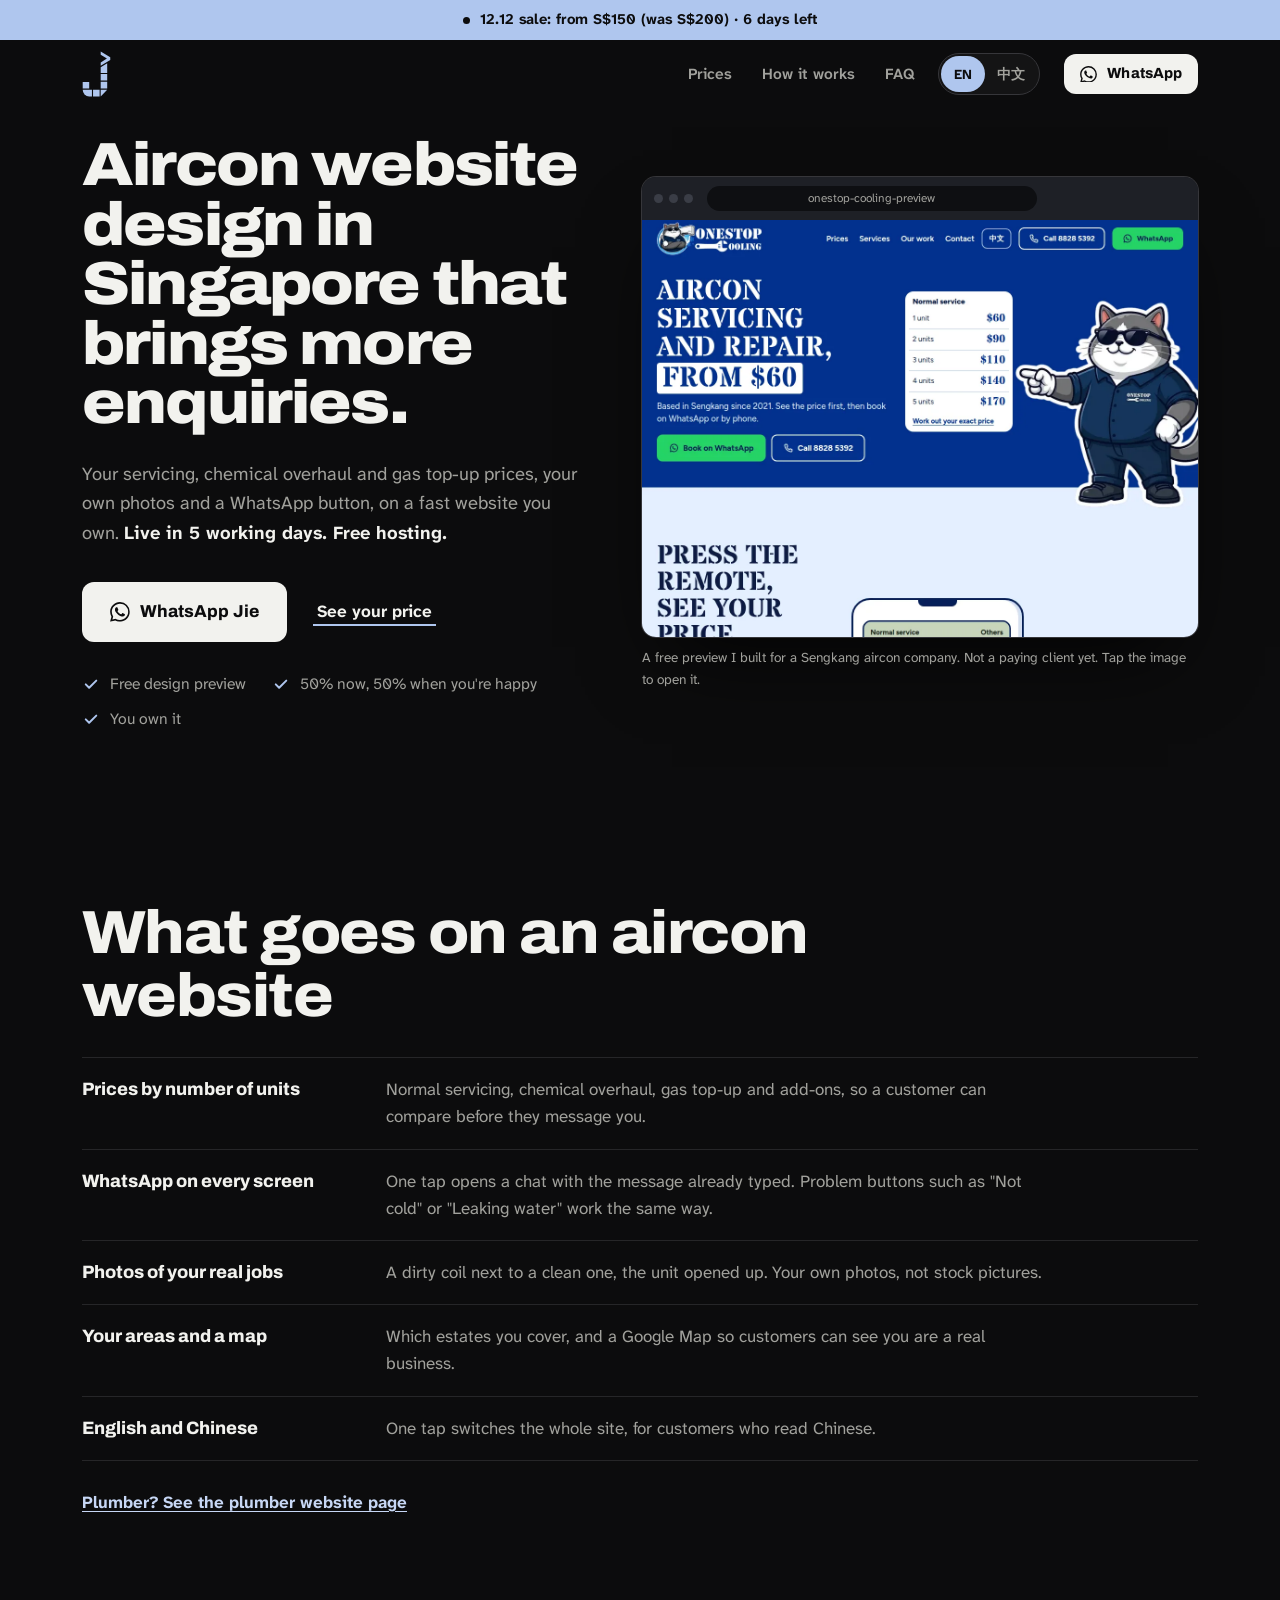
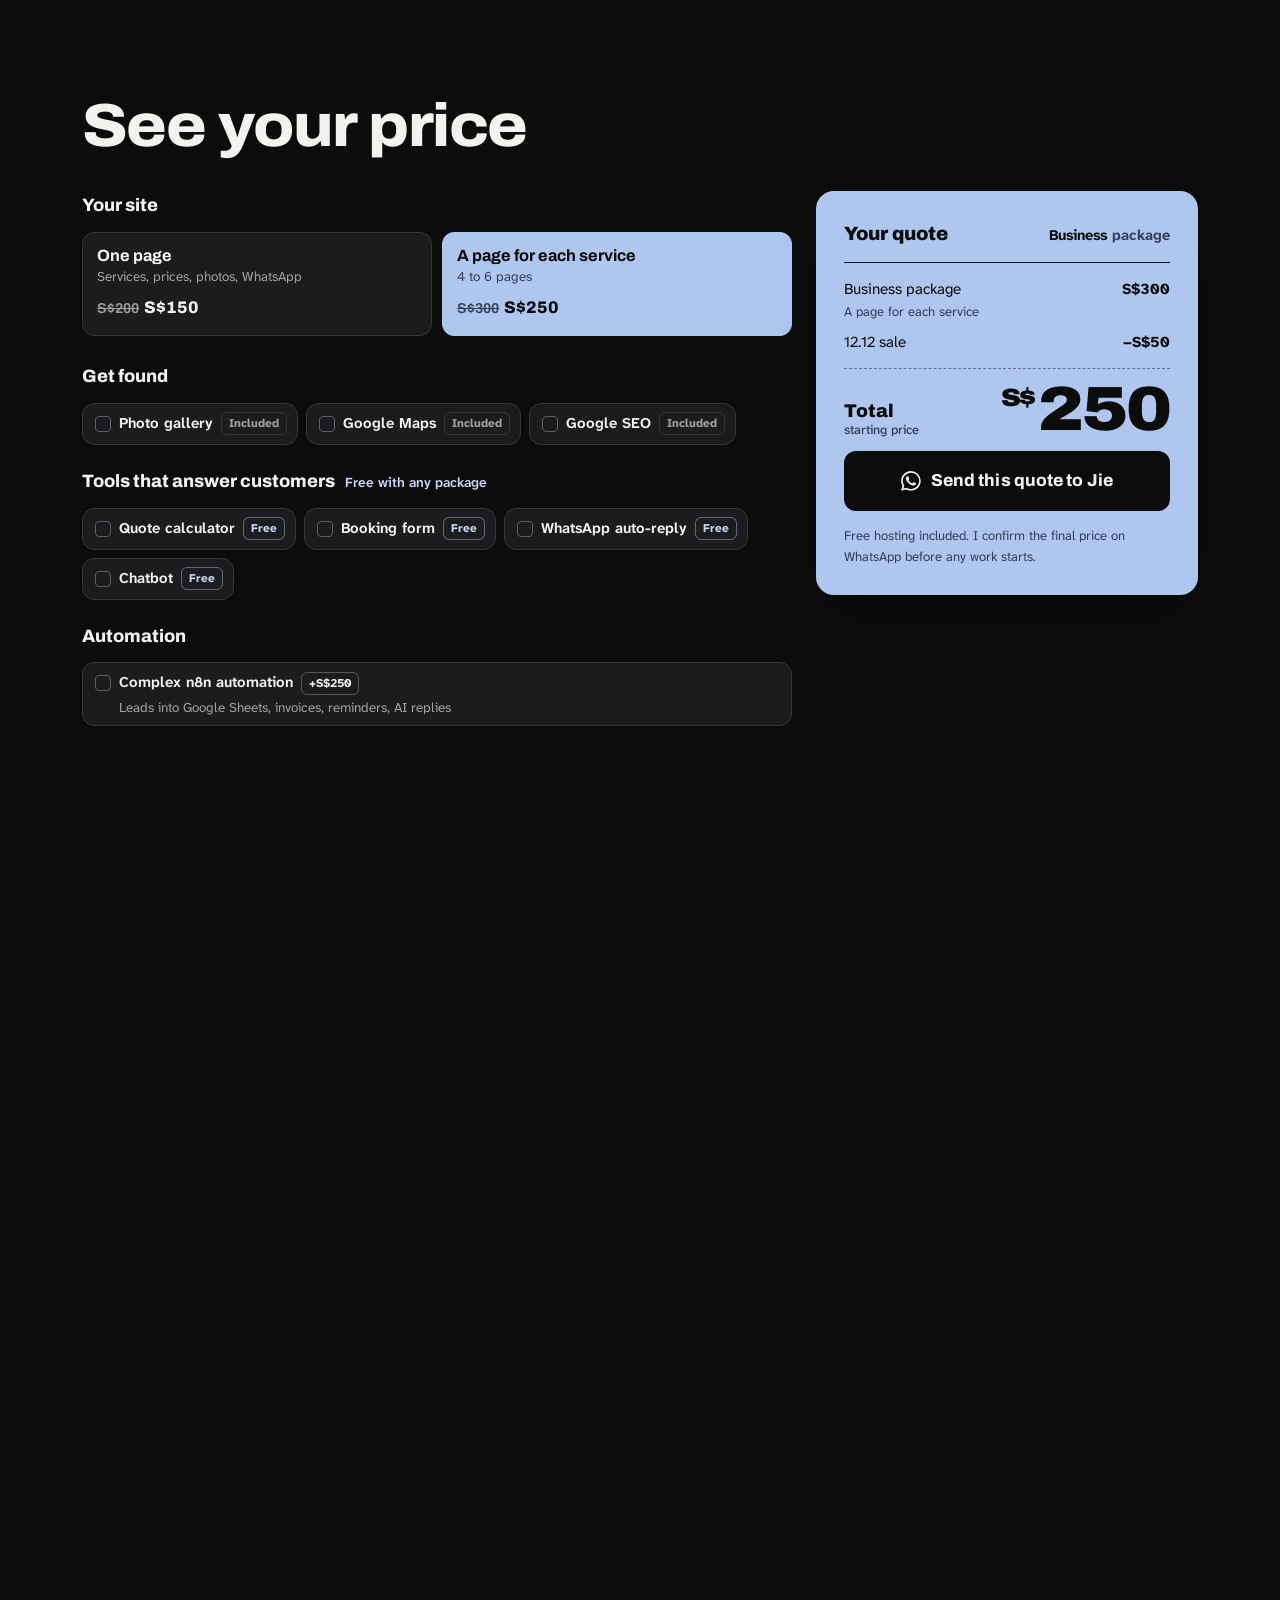
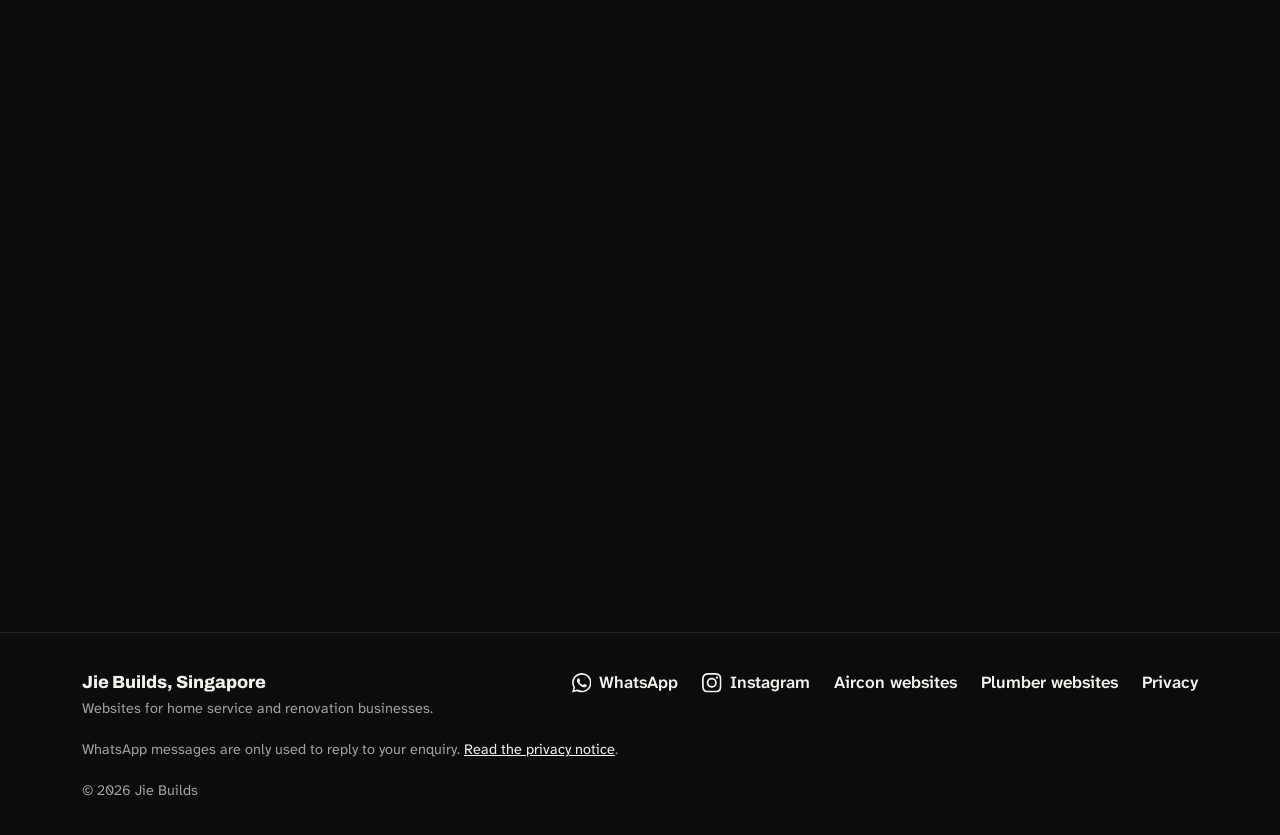
==== commit bc131850: "Move site to custom domain jiebuilds.com Co-Authored-By: Claude Sonnet 5.5 <noreply@anthropic.com>" ====
--- a/aircon-website-design-singapore/index.html
+++ b/aircon-website-design-singapore/index.html
@@ -5,7 +5,7 @@
   <meta name="viewport" content="width=device-width, initial-scale=1">
   <title>Aircon Website Design Singapore | Jie Builds</title>
   <meta name="description" content="Websites for Singapore aircon servicing companies: your prices, photos and a WhatsApp button, live in 5 working days. S$150 to S$300, free hosting, free preview.">
-  <link rel="canonical" href="https://dlwk9277.github.io/aircon-website-design-singapore/">
+  <link rel="canonical" href="https://jiebuilds.com/aircon-website-design-singapore/">
   <meta name="theme-color" content="#0C0C0D">
   <meta name="color-scheme" content="dark">
 
@@ -13,15 +13,15 @@
   <meta property="og:site_name" content="Jie Builds">
   <meta property="og:title" content="Aircon Website Design Singapore | Jie Builds">
   <meta property="og:description" content="Websites for Singapore aircon servicing companies: your prices, photos and a WhatsApp button, live in 5 working days. S$150 to S$300, free hosting, free preview.">
-  <meta property="og:url" content="https://dlwk9277.github.io/aircon-website-design-singapore/">
-  <meta property="og:image" content="https://dlwk9277.github.io/assets/og-image.png?v=9">
+  <meta property="og:url" content="https://jiebuilds.com/aircon-website-design-singapore/">
+  <meta property="og:image" content="https://jiebuilds.com/assets/og-image.png?v=9">
   <meta property="og:image:width" content="1200">
   <meta property="og:image:height" content="630">
   <meta property="og:locale" content="en_SG">
   <meta name="twitter:card" content="summary_large_image">
   <meta name="twitter:title" content="Aircon Website Design Singapore | Jie Builds">
   <meta name="twitter:description" content="Websites for Singapore aircon servicing companies: your prices, photos and a WhatsApp button, live in 5 working days. S$150 to S$300, free hosting, free preview.">
-  <meta name="twitter:image" content="https://dlwk9277.github.io/assets/og-image.png?v=9">
+  <meta name="twitter:image" content="https://jiebuilds.com/assets/og-image.png?v=9">
 
   <link rel="icon" href="/assets/favicon.svg?v=2" type="image/svg+xml">
   <link rel="icon" href="/assets/favicon-32.png?v=2" sizes="32x32" type="image/png">
@@ -52,7 +52,7 @@
       "name": "Aircon Website Design Singapore",
       "serviceType": "Aircon Website Design Singapore",
       "description": "Websites for Singapore aircon servicing companies: your prices, photos and a WhatsApp button, live in 5 working days. S$150 to S$300, free hosting, free preview.",
-      "url": "https://dlwk9277.github.io/aircon-website-design-singapore/",
+      "url": "https://jiebuilds.com/aircon-website-design-singapore/",
       "areaServed": {
         "@type": "Country",
         "name": "Singapore"
@@ -60,7 +60,7 @@
       "provider": {
         "@type": "ProfessionalService",
         "name": "Jie Builds",
-        "url": "https://dlwk9277.github.io/",
+        "url": "https://jiebuilds.com/",
         "telephone": "+6592778104"
       },
       "offers": {
@@ -77,13 +77,13 @@
           "@type": "ListItem",
           "position": 1,
           "name": "Jie Builds",
-          "item": "https://dlwk9277.github.io/"
+          "item": "https://jiebuilds.com/"
         },
         {
           "@type": "ListItem",
           "position": 2,
           "name": "Aircon Website Design Singapore",
-          "item": "https://dlwk9277.github.io/aircon-website-design-singapore/"
+          "item": "https://jiebuilds.com/aircon-website-design-singapore/"
         }
       ]
     }
@@ -148,7 +148,7 @@
         <figure class="vp-fig" data-load="2">
           <div class="win">
             <div class="win-bar" aria-hidden="true"><i></i><i></i><i></i><span>onestop-cooling-preview</span></div>
-            <a href="https://dlwk9277.github.io/onestop-cooling-preview/" target="_blank" rel="noopener"><img src="/assets/work/onestop-cooling.webp" width="1200" height="900" alt="Screenshot of a free preview website built for an aircon servicing company in Sengkang: prices by number of units and a WhatsApp button" data-zh-alt="为盛港一家冷气保养公司制作的免费预览网站截图：按台数列出价格，并有 WhatsApp 按钮" fetchpriority="high"></a>
+            <a href="https://jiebuilds.com/onestop-cooling-preview/" target="_blank" rel="noopener"><img src="/assets/work/onestop-cooling.webp" width="1200" height="900" alt="Screenshot of a free preview website built for an aircon servicing company in Sengkang: prices by number of units and a WhatsApp button" data-zh-alt="为盛港一家冷气保养公司制作的免费预览网站截图：按台数列出价格，并有 WhatsApp 按钮" fetchpriority="high"></a>
           </div>
           <figcaption data-zh="我为盛港一家冷气公司做的免费预览。他还不是付费客户。点击图片查看。">A free preview I built for a Sengkang aircon company. Not a paying client yet. Tap the image to open it.</figcaption>
         </figure>
--- a/css/style.css
+++ b/css/style.css
@@ -259,17 +259,9 @@
 .nb-gallery i:nth-child(4) { background: linear-gradient(150deg, #D8DCE4, #AEB6C4); }
 
 /* ---------- Price calculator: options on the left, a printed-style quote on the right ---------- */
-.calc-grid { display: grid; gap: 16px; align-items: start; margin-top: 32px; max-width: 720px; }
-.calc-form { display: grid; gap: 18px; padding: clamp(16px, 4vw, 26px); border-radius: var(--r-lg); background: var(--bg-2); border: 1px solid var(--line); }
-.calc-progress { display: grid; gap: 8px; font-size: .86rem; font-weight: 650; color: var(--muted); }
-.calc-progress b { display: block; height: 4px; border-radius: 4px; background: var(--line-2); overflow: hidden; }
-.calc-progress i { display: block; height: 100%; background: var(--accent); border-radius: 4px; transition: width .35s var(--ease-out); }
-.calc-step legend { font-size: clamp(1.25rem, 5vw, 1.55rem); line-height: 1.2; margin-bottom: 16px; outline: 0; }
-.calc-nav { display: flex; justify-content: space-between; align-items: center; gap: 12px; }
-.calc-nav .btn:last-child { margin-left: auto; min-width: 150px; }
-.calc-edit { justify-self: center; background: none; border: 0; color: var(--ink-2); font: inherit; font-size: .9rem; font-weight: 650; text-decoration: underline; text-underline-offset: 3px; cursor: pointer; padding: 8px; min-height: 40px; }
-.calc-edit:hover { color: var(--ink); }
-@media (prefers-reduced-motion: reduce) { .calc-progress i { transition: none; } }
+.calc-grid { display: grid; gap: 16px; align-items: start; margin-top: 32px; }
+@media (min-width: 980px) { .calc-grid { grid-template-columns: 1.3fr .7fr; gap: 24px; } .calc-result { position: sticky; top: 124px; } }
+.calc-form { display: grid; gap: 26px; }
 .calc-form fieldset { border: 0; margin: 0; padding: 0; min-width: 0; }
 .calc-form legend { display: flex; flex-wrap: wrap; align-items: baseline; gap: 4px 10px; font-family: var(--f-display); font-weight: 780; font-size: 1.12rem; margin-bottom: 12px; padding: 0; }
 .calc-form legend span { font-family: var(--f-body); font-weight: 600; font-size: .86rem; color: var(--accent-2); }
@@ -604,3 +596,22 @@
 .vp-related { margin: 28px 0 0; }
 .vp-related a { color: var(--accent-2); font-weight: 700; text-underline-offset: 3px; }
 .vp-hero .hero-title { font-size: clamp(2.2rem, 5vw, 3.8rem); }
+
+/* Proof pill above the hero title */
+.hero-proof { display: inline-flex; align-items: center; gap: 10px; margin-bottom: 22px; padding: 9px 18px; font-weight: 650; color: var(--text); border-radius: 999px; border: 1px solid var(--line-2); background: var(--bg-2); font-size: .9rem; color: var(--muted); text-decoration: none; line-height: 1.3; }
+.hero-proof b { color: var(--text); font-weight: 700; text-decoration: underline; text-underline-offset: 3px; }
+.hero-proof:hover { border-color: var(--accent); }
+.hero-proof-dot { width: 9px; height: 9px; border-radius: 50%; background: #1fa85a; box-shadow: 0 0 0 3px rgba(31,168,90,.2); flex: none; }
+
+/* Skip rendering work for sections far below the fold (sizes measured at phone / tablet+ so anchor jumps land right) */
+.section.why, .section.how, .section.faq, .section.contact { content-visibility: auto; }
+.section.why { contain-intrinsic-size: auto none auto 1270px; }
+.section.how { contain-intrinsic-size: auto none auto 490px; }
+.section.faq { contain-intrinsic-size: auto none auto 530px; }
+.section.contact { contain-intrinsic-size: auto none auto 655px; }
+@media (min-width: 700px) {
+  .section.why { contain-intrinsic-size: auto none auto 780px; }
+  .section.how { contain-intrinsic-size: auto none auto 360px; }
+  .section.faq { contain-intrinsic-size: auto none auto 520px; }
+  .section.contact { contain-intrinsic-size: auto none auto 600px; }
+}
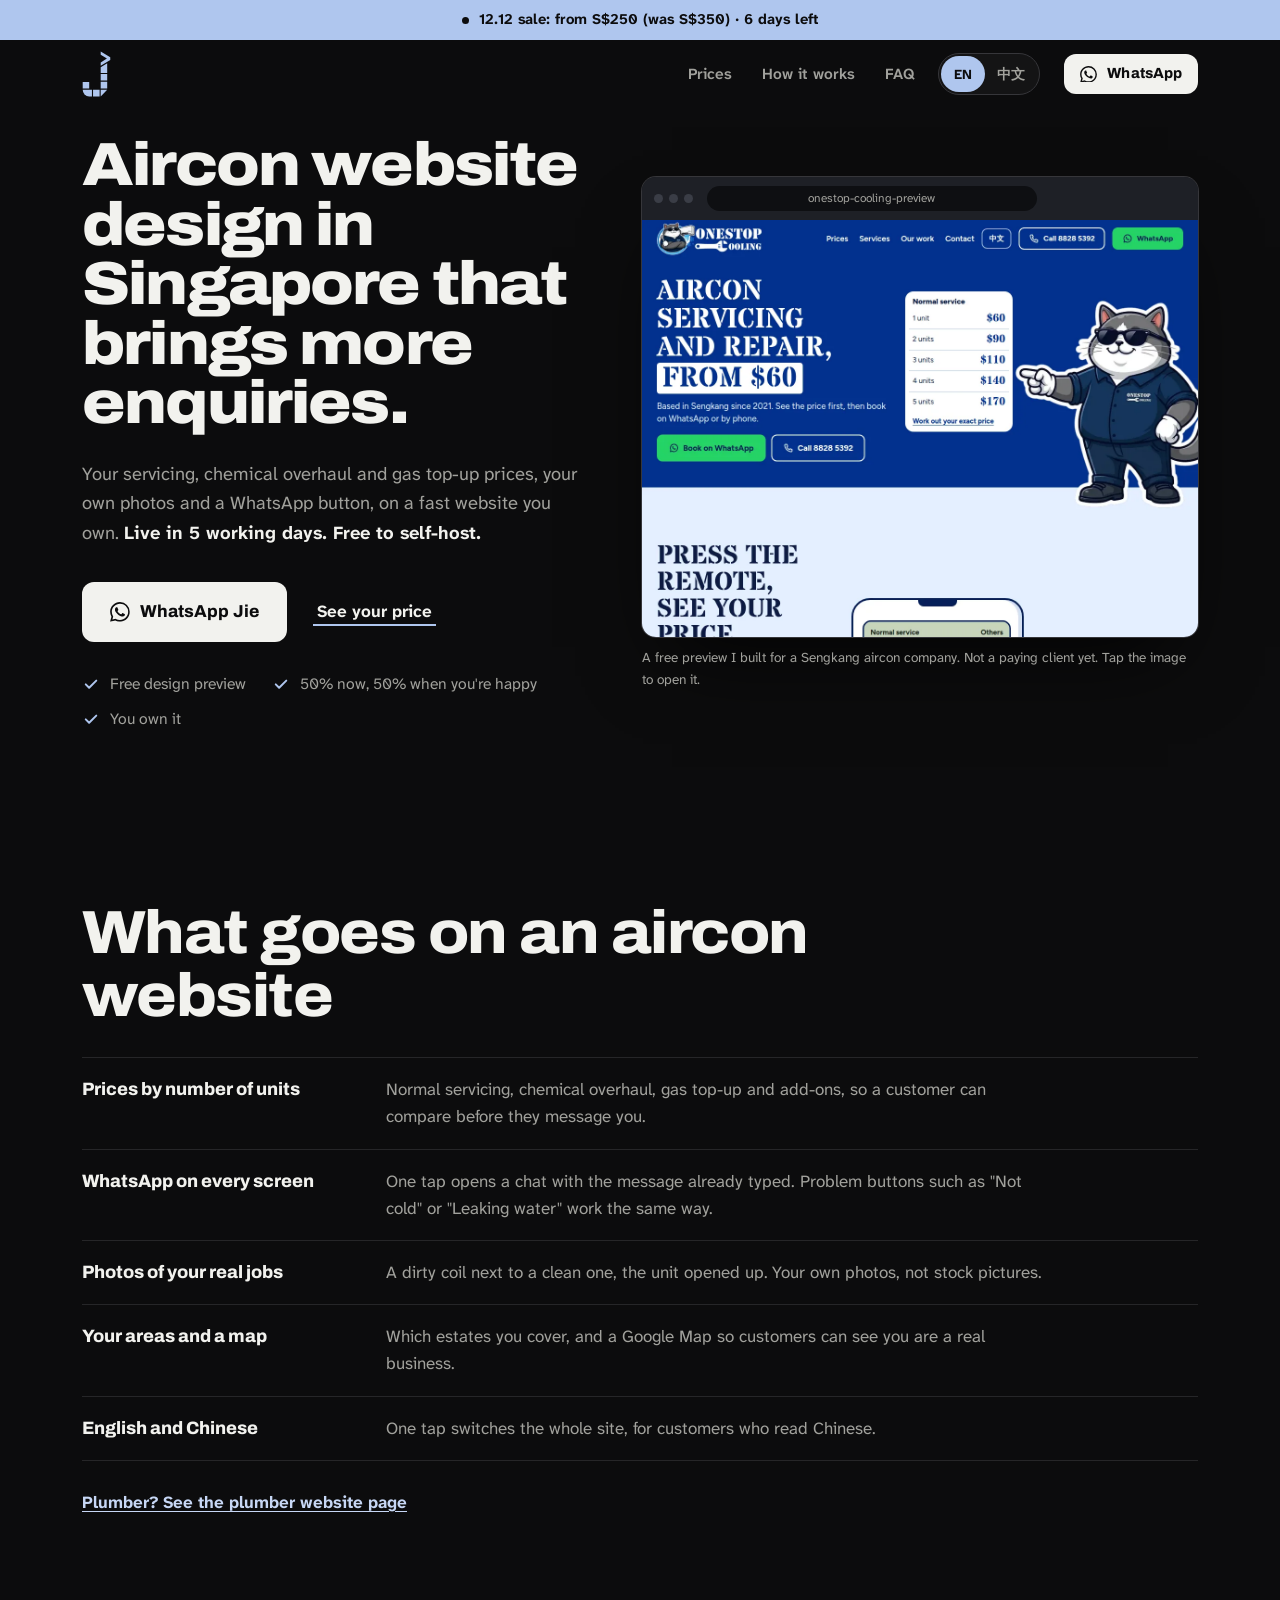
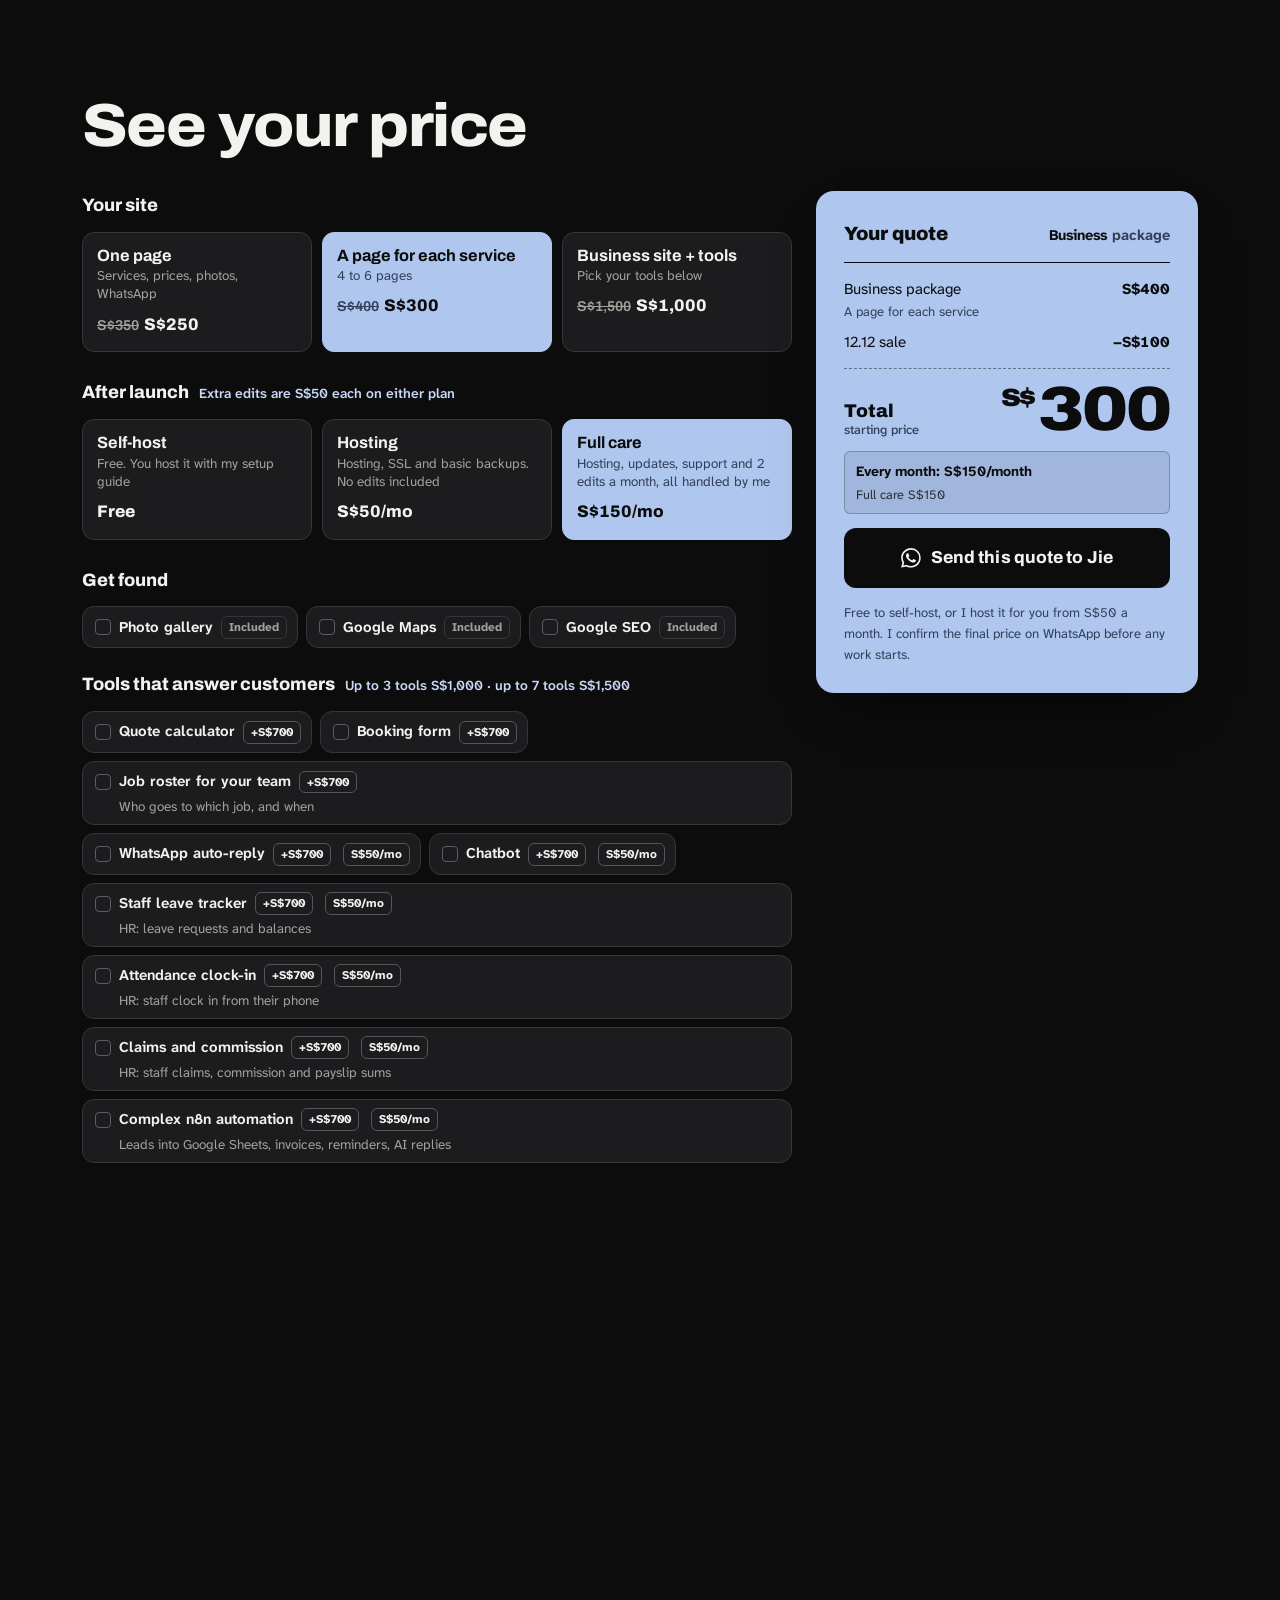
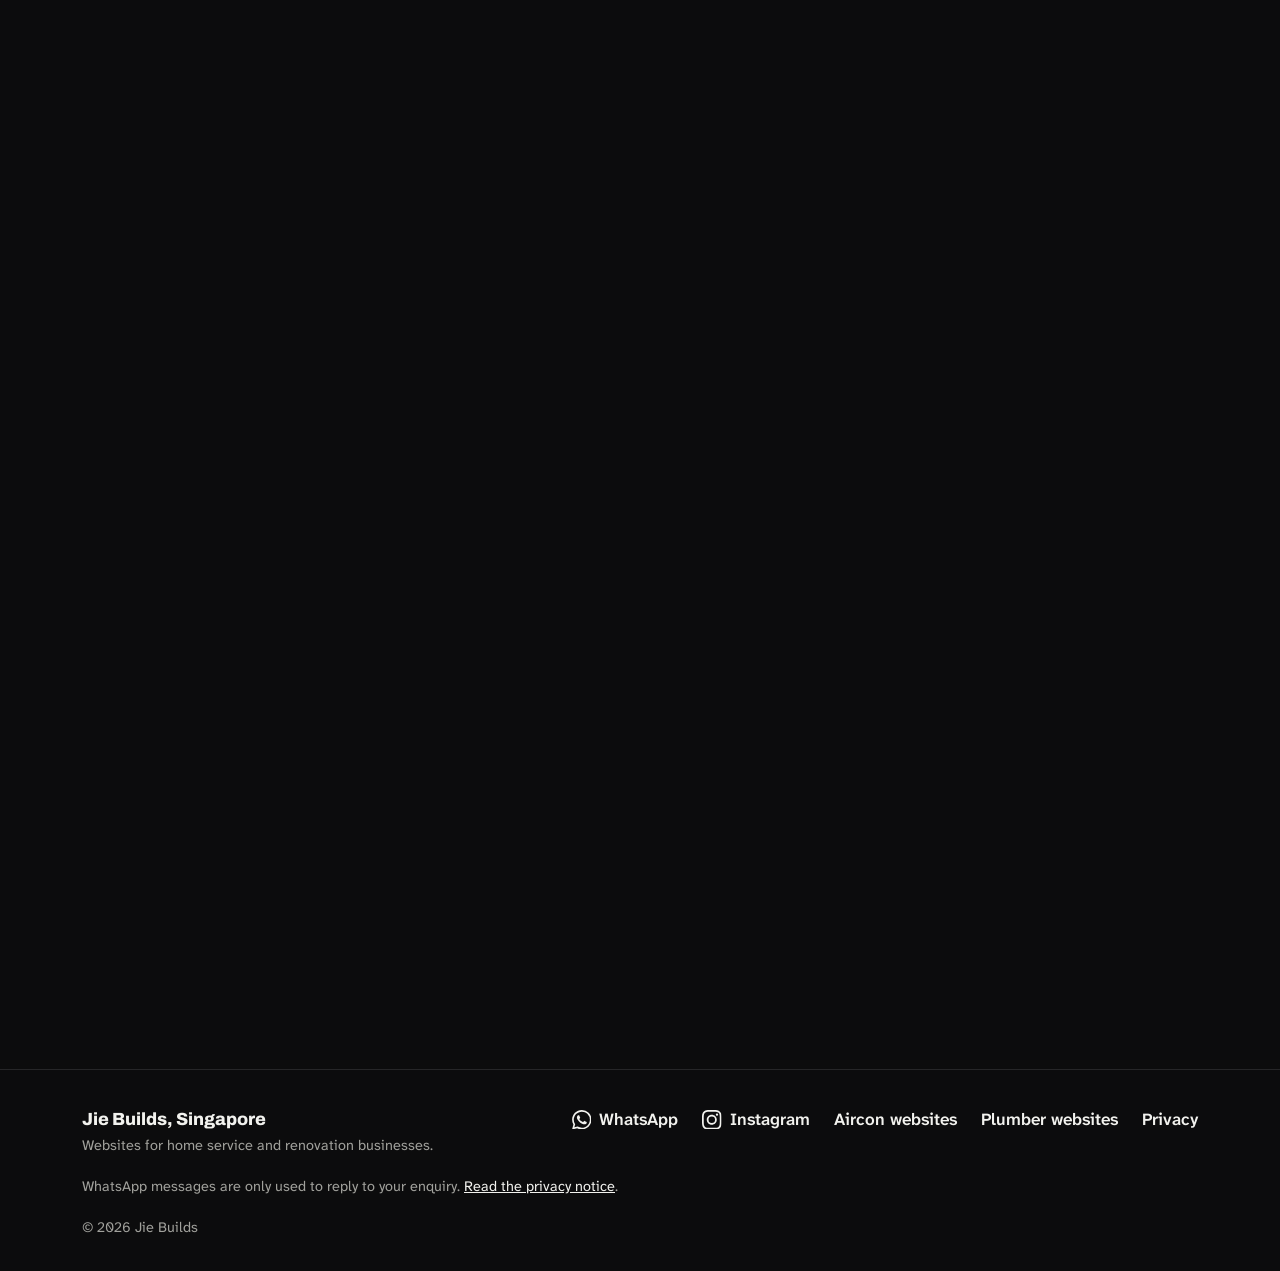
==== commit 8db4c262: "New packages and monthly plans in the calculator; add connect-domain guide Co-Authored-By: Claude So" ====
--- a/aircon-website-design-singapore/index.html
+++ b/aircon-website-design-singapore/index.html
@@ -4,7 +4,7 @@
   <meta charset="utf-8">
   <meta name="viewport" content="width=device-width, initial-scale=1">
   <title>Aircon Website Design Singapore | Jie Builds</title>
-  <meta name="description" content="Websites for Singapore aircon servicing companies: your prices, photos and a WhatsApp button, live in 5 working days. S$150 to S$300, free hosting, free preview.">
+  <meta name="description" content="Websites for Singapore aircon servicing companies: your prices, photos and a WhatsApp button, live in 5 working days. S$250 to S$1500, free to self-host, free preview.">
   <link rel="canonical" href="https://jiebuilds.com/aircon-website-design-singapore/">
   <meta name="theme-color" content="#0C0C0D">
   <meta name="color-scheme" content="dark">
@@ -12,7 +12,7 @@
   <meta property="og:type" content="website">
   <meta property="og:site_name" content="Jie Builds">
   <meta property="og:title" content="Aircon Website Design Singapore | Jie Builds">
-  <meta property="og:description" content="Websites for Singapore aircon servicing companies: your prices, photos and a WhatsApp button, live in 5 working days. S$150 to S$300, free hosting, free preview.">
+  <meta property="og:description" content="Websites for Singapore aircon servicing companies: your prices, photos and a WhatsApp button, live in 5 working days. S$250 to S$1500, free to self-host, free preview.">
   <meta property="og:url" content="https://jiebuilds.com/aircon-website-design-singapore/">
   <meta property="og:image" content="https://jiebuilds.com/assets/og-image.png?v=9">
   <meta property="og:image:width" content="1200">
@@ -20,7 +20,7 @@
   <meta property="og:locale" content="en_SG">
   <meta name="twitter:card" content="summary_large_image">
   <meta name="twitter:title" content="Aircon Website Design Singapore | Jie Builds">
-  <meta name="twitter:description" content="Websites for Singapore aircon servicing companies: your prices, photos and a WhatsApp button, live in 5 working days. S$150 to S$300, free hosting, free preview.">
+  <meta name="twitter:description" content="Websites for Singapore aircon servicing companies: your prices, photos and a WhatsApp button, live in 5 working days. S$250 to S$1500, free to self-host, free preview.">
   <meta name="twitter:image" content="https://jiebuilds.com/assets/og-image.png?v=9">
 
   <link rel="icon" href="/assets/favicon.svg?v=2" type="image/svg+xml">
@@ -37,12 +37,12 @@
         setTimeout(function () { if (!window.__siteReady) h.classList.remove("motion"); }, 3500);
       }
     })(document);
-    window.PAGE_ZH = { title: "新加坡冷气生意网站设计 | 杰 Builds", desc: "为新加坡冷气保养公司制作网站：价格、照片和 WhatsApp 按钮，5 个工作天上线。S$150 至 S$300，免费托管，免费预览。" };
+    window.PAGE_ZH = { title: "新加坡冷气生意网站设计 | 杰 Builds", desc: "为新加坡冷气保养公司制作网站：价格、照片和 WhatsApp 按钮，5 个工作天上线。S$250 至 S$1500，可免费自行托管，免费预览。" };
   </script>
-  <link rel="stylesheet" href="/css/style.css">
-  <script src="/js/config.js" defer></script>
-  <script src="/js/i18n.js" defer></script>
-  <script src="/js/site.js" defer></script>
+  <link rel="stylesheet" href="/css/style.css?v=20261126d">
+  <script src="/js/config.js?v=20261126d" defer></script>
+  <script src="/js/i18n.js?v=20261126d" defer></script>
+  <script src="/js/site.js?v=20261126d" defer></script>
   <script type="application/ld+json">
   {
   "@context": "https://schema.org",
@@ -51,7 +51,7 @@
       "@type": "Service",
       "name": "Aircon Website Design Singapore",
       "serviceType": "Aircon Website Design Singapore",
-      "description": "Websites for Singapore aircon servicing companies: your prices, photos and a WhatsApp button, live in 5 working days. S$150 to S$300, free hosting, free preview.",
+      "description": "Websites for Singapore aircon servicing companies: your prices, photos and a WhatsApp button, live in 5 working days. S$250 to S$1500, free to self-host, free preview.",
       "url": "https://jiebuilds.com/aircon-website-design-singapore/",
       "areaServed": {
         "@type": "Country",
@@ -66,8 +66,8 @@
       "offers": {
         "@type": "AggregateOffer",
         "priceCurrency": "SGD",
-        "lowPrice": "150",
-        "highPrice": "300"
+        "lowPrice": "250",
+        "highPrice": "1500"
       }
     },
     {
@@ -131,7 +131,7 @@
       <div class="wrap hero-grid">
         <div class="hero-copy">
           <h1 class="hero-title" data-zh="为新加坡冷气生意制作网站，带来&lt;span class=&quot;mark&quot; data-mark&gt;更多询问&lt;/span&gt;。">Aircon website design in Singapore that brings <span class="mark" data-mark>more enquiries</span>.</h1>
-          <p class="hero-sub" data-load="2" data-zh="把保养、化学大清洗和加气的价格、您自己的照片和 WhatsApp 按钮，放在一个您自己拥有的快速网站上。&lt;strong&gt;5 个工作天上线，免费托管。&lt;/strong&gt;">Your servicing, chemical overhaul and gas top-up prices, your own photos and a WhatsApp button, on a fast website you own. <strong>Live in 5 working days. Free hosting.</strong></p>
+          <p class="hero-sub" data-load="2" data-zh="把保养、化学大清洗和加气的价格、您自己的照片和 WhatsApp 按钮，放在一个您自己拥有的快速网站上。&lt;strong&gt;5 个工作天上线，可免费自行托管。&lt;/strong&gt;">Your servicing, chemical overhaul and gas top-up prices, your own photos and a WhatsApp button, on a fast website you own. <strong>Live in 5 working days. Free to self-host.</strong></p>
           <div class="hero-actions" data-load="3">
             <a class="btn btn-big" data-wa="hero" data-wa-msg="Hi Jie, I run an aircon servicing business and I&#x27;d like a website. Can I get a free preview?" data-wa-msg-zh="您好杰，我做冷气保养生意，想要一个网站。可以给我一个免费预览吗？" href="https://wa.me/6592778104" target="_blank" rel="noopener">
               <svg class="icon" aria-hidden="true"><use href="#i-wa"/></svg>
@@ -180,7 +180,7 @@
             </fieldset>
             <!-- Option groups (Get found, Tools, Automation) are built from js/config.js -->
             <div class="calc-groups" id="calc-extras"></div>
-            <noscript><p>Turn on JavaScript to use this, or WhatsApp +65 9277 8104 for a price. Websites cost S$150 to S$300.</p></noscript>
+            <noscript><p>Turn on JavaScript to use this, or WhatsApp +65 9277 8104 for a price. Websites cost S$250 to S$1500.</p></noscript>
           </div>
           <!-- Phones: a small price bar that follows you while you pick -->
           <div class="calc-mini" id="calc-mini" aria-hidden="true">
@@ -196,11 +196,12 @@
               <span class="calc-price"><span class="cur">S$</span><span id="calc-price">250</span></span>
             </div>
             <p class="calc-extra" id="calc-extra" hidden></p>
+            <p class="calc-monthly" id="calc-monthly" hidden></p>
             <a class="btn btn-big btn-ink" id="calc-send" href="https://wa.me/6592778104" target="_blank" rel="noopener">
               <svg class="icon" aria-hidden="true"><use href="#i-wa"/></svg>
               <span>Send this quote to Jie</span>
             </a>
-            <p class="calc-note">Free hosting included. I confirm the final price on WhatsApp before any work starts.</p>
+            <p class="calc-note">Free to self-host, or I host it for you from S$50 a month. I confirm the final price on WhatsApp before any work starts.</p>
           </div>
         </div>
       </div>
@@ -224,7 +225,7 @@
         <div class="faq-list" data-stagger>
           <details data-reveal>
             <summary data-zh="冷气公司做网站要多少钱？">How much is a website for an aircon company?</summary>
-            <div class="faq-a"><p data-zh="S$150 至 S$300，含免费托管。价格视页面和附加功能而定，可用上面的计算器。您自己的域名是可选的，每年约 S$20 至 S$60。">S$150 to S$300, with free hosting. The price depends on the pages and extras you pick: use the calculator above. A domain of your own is optional, about S$20 to S$60 a year.</p></div>
+            <div class="faq-a"><p data-zh="S$250 至 S$1500，可免费自行托管（附设置指南），也可选择代管。价格视页面和附加功能而定，可用上面的计算器。您自己的域名是可选的，每年约 S$20 至 S$60。">S$250 to S$1500, free to self-host with my setup guide, or I can host it for you. The price depends on the pages and extras you pick: use the calculator above. A domain of your own is optional, about S$20 to S$60 a year.</p></div>
           </details>
           <details data-reveal>
             <summary data-zh="客户能看到我的保养价格吗？">Can customers see my servicing prices?</summary>
--- a/css/style.css
+++ b/css/style.css
@@ -615,3 +615,35 @@
   .section.faq { contain-intrinsic-size: auto none auto 520px; }
   .section.contact { contain-intrinsic-size: auto none auto 600px; }
 }
+
+/* Connect-domain guide: numbered steps */
+.guide-note { margin: 18px 0 0; color: var(--muted); max-width: 46rem; }
+.hero-sub code, .guide-do code { font-family: ui-monospace, SFMono-Regular, Menlo, monospace; font-size: .92em; padding: 1px 6px; border-radius: 6px; background: rgba(255,255,255,.08); overflow-wrap: anywhere; }
+.guide-steps { list-style: none; margin: 0; padding: 0; counter-reset: gstep; border-top: 1px solid var(--line); }
+.guide-step { counter-increment: gstep; position: relative; padding: 26px 0 26px 56px; border-bottom: 1px solid var(--line); }
+.guide-step::before { content: counter(gstep); position: absolute; left: 0; top: 24px; width: 40px; height: 40px; border-radius: 50%; display: grid; place-items: center; background: var(--accent); color: var(--ink); font-family: var(--f-display); font-weight: 800; font-size: 1.1rem; }
+.guide-h { font-family: var(--f-display); font-size: clamp(1.3rem, 3.6vw, 1.7rem); font-weight: 780; line-height: 1.2; margin: 6px 0 6px; }
+.guide-intro { margin: 0 0 12px; color: var(--muted); max-width: 60ch; }
+.guide-do { margin: 0; padding-left: 1.2em; display: grid; gap: 8px; max-width: 60ch; }
+@media (min-width: 720px) { .guide-step { padding-left: 72px; } .guide-step::before { width: 48px; height: 48px; font-size: 1.3rem; } }
+.guide-fig { margin: 4px 0 16px; max-width: 560px; }
+.guide-fig img { display: block; width: 100%; height: auto; border-radius: 12px; border: 1px solid var(--line-2); background: #fff; }
+.guide-fig figcaption { margin-top: 8px; color: var(--muted); font-size: .85rem; }
+.guide-fig a { display: block; }
+
+/* Monthly hosting / automation costs in the quote */
+.tag-mo { color: var(--text); border-color: #55555B; margin-left: 4px; }
+.calc-chip input:checked + span .tag-mo { color: var(--ink); border-color: rgba(12, 12, 13, .35); }
+.calc-monthly { display: grid; gap: 2px; font-size: .88rem; color: var(--ink); background: rgba(12, 12, 13, .08); border: 1px solid rgba(12, 12, 13, .25); border-radius: var(--r-sm); padding: 8px 11px; }
+.calc-monthly small { font-size: .8rem; opacity: .8; }
+
+/* Site size and monthly plan cards: one per row on phones (name left, price right), three across on wider screens */
+.calc-sizes { grid-template-columns: 1fr; }
+.calc-opt .box { grid-template-columns: 1fr auto; align-items: center; column-gap: 14px; row-gap: 2px; }
+.calc-opt .box b, .calc-opt .box small { grid-column: 1; }
+.calc-opt .box .opt-price { grid-column: 2; grid-row: 1 / span 2; margin-top: 0; text-align: right; white-space: nowrap; }
+@media (min-width: 700px) {
+  .calc-sizes { grid-template-columns: repeat(3, 1fr); }
+  .calc-opt .box { grid-template-columns: 1fr; align-content: start; }
+  .calc-opt .box .opt-price { grid-column: 1; grid-row: auto; margin-top: 6px; text-align: left; }
+}
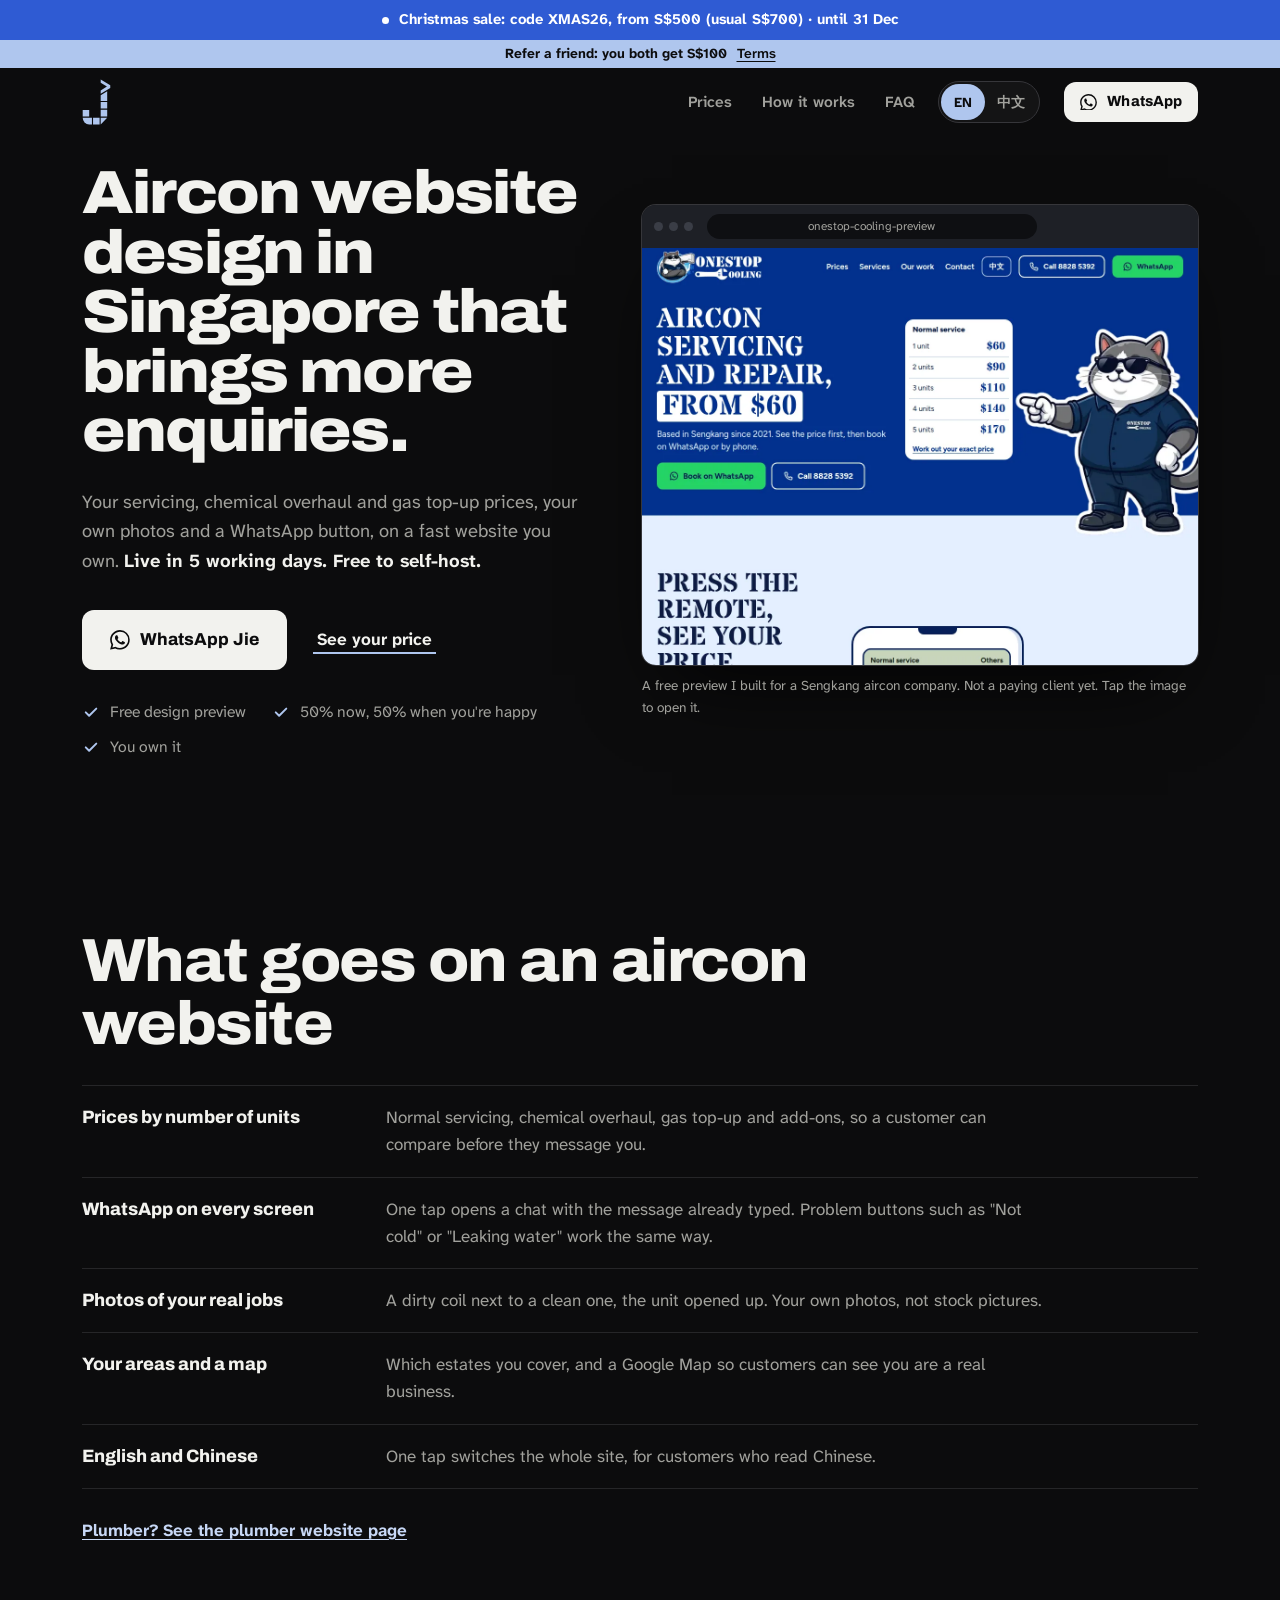
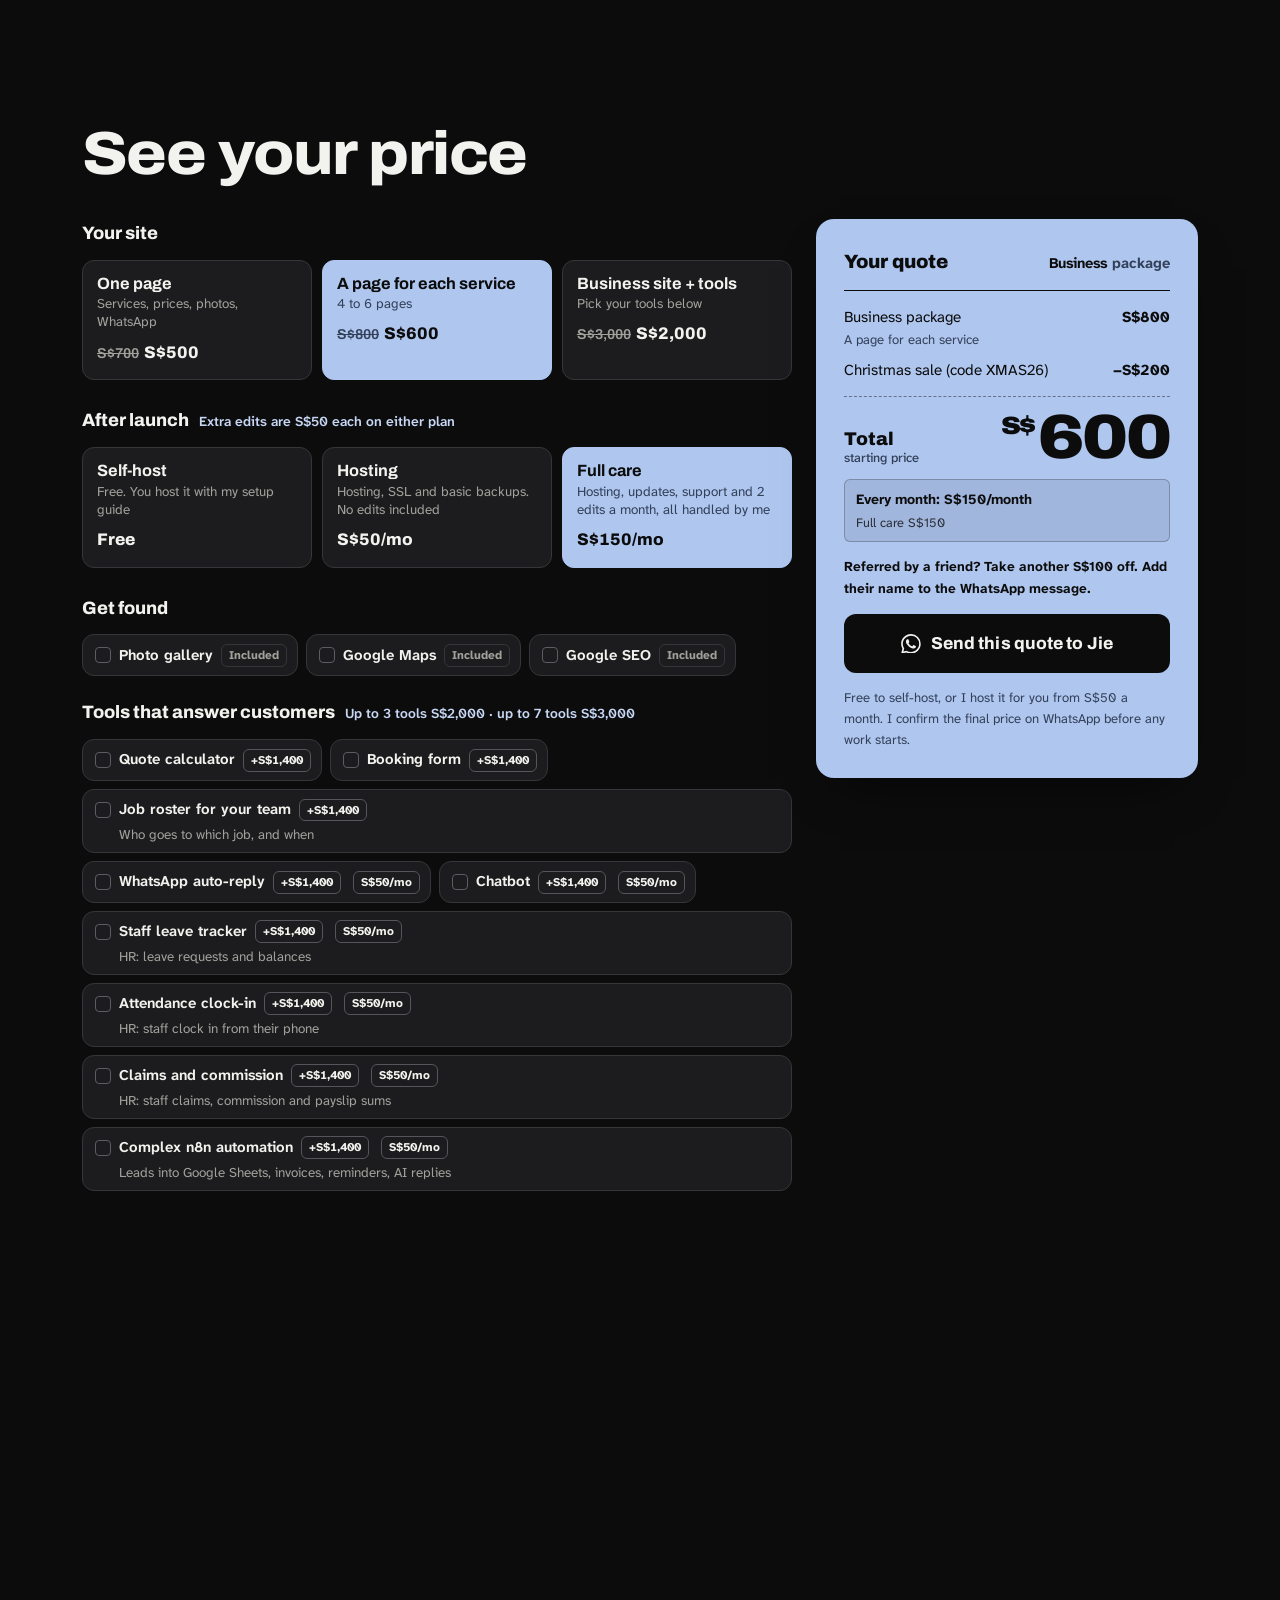
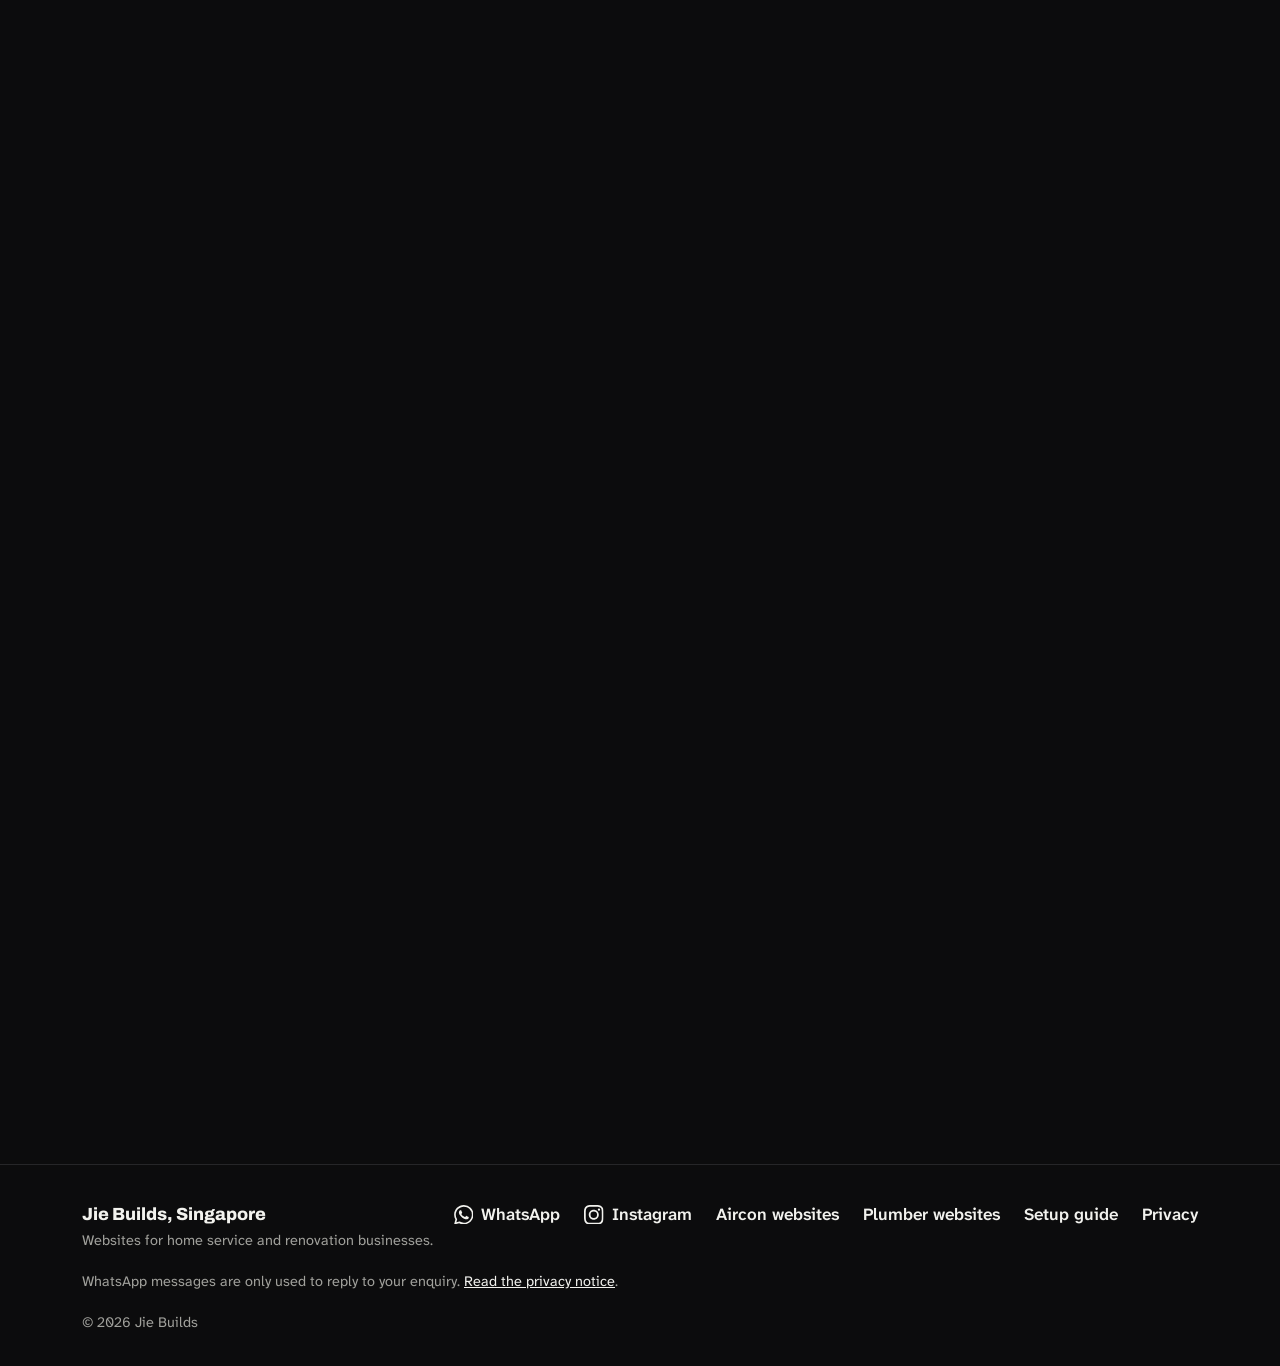
==== commit 024e8582: "Double package prices, shorter sales with promo codes, refer-a-friend offer, hosting steps in setup " ====
--- a/aircon-website-design-singapore/index.html
+++ b/aircon-website-design-singapore/index.html
@@ -4,7 +4,7 @@
   <meta charset="utf-8">
   <meta name="viewport" content="width=device-width, initial-scale=1">
   <title>Aircon Website Design Singapore | Jie Builds</title>
-  <meta name="description" content="Websites for Singapore aircon servicing companies: your prices, photos and a WhatsApp button, live in 5 working days. S$250 to S$1500, free to self-host, free preview.">
+  <meta name="description" content="Websites for Singapore aircon servicing companies: your prices, photos and a WhatsApp button, live in 5 working days. S$500 to S$4,400, free to self-host, free preview.">
   <link rel="canonical" href="https://jiebuilds.com/aircon-website-design-singapore/">
   <meta name="theme-color" content="#0C0C0D">
   <meta name="color-scheme" content="dark">
@@ -12,16 +12,16 @@
   <meta property="og:type" content="website">
   <meta property="og:site_name" content="Jie Builds">
   <meta property="og:title" content="Aircon Website Design Singapore | Jie Builds">
-  <meta property="og:description" content="Websites for Singapore aircon servicing companies: your prices, photos and a WhatsApp button, live in 5 working days. S$250 to S$1500, free to self-host, free preview.">
+  <meta property="og:description" content="Websites for Singapore aircon servicing companies: your prices, photos and a WhatsApp button, live in 5 working days. S$500 to S$4,400, free to self-host, free preview.">
   <meta property="og:url" content="https://jiebuilds.com/aircon-website-design-singapore/">
-  <meta property="og:image" content="https://jiebuilds.com/assets/og-image.png?v=9">
+  <meta property="og:image" content="https://jiebuilds.com/assets/og-image.png?v=10">
   <meta property="og:image:width" content="1200">
   <meta property="og:image:height" content="630">
   <meta property="og:locale" content="en_SG">
   <meta name="twitter:card" content="summary_large_image">
   <meta name="twitter:title" content="Aircon Website Design Singapore | Jie Builds">
-  <meta name="twitter:description" content="Websites for Singapore aircon servicing companies: your prices, photos and a WhatsApp button, live in 5 working days. S$250 to S$1500, free to self-host, free preview.">
-  <meta name="twitter:image" content="https://jiebuilds.com/assets/og-image.png?v=9">
+  <meta name="twitter:description" content="Websites for Singapore aircon servicing companies: your prices, photos and a WhatsApp button, live in 5 working days. S$500 to S$4,400, free to self-host, free preview.">
+  <meta name="twitter:image" content="https://jiebuilds.com/assets/og-image.png?v=10">
 
   <link rel="icon" href="/assets/favicon.svg?v=2" type="image/svg+xml">
   <link rel="icon" href="/assets/favicon-32.png?v=2" sizes="32x32" type="image/png">
@@ -37,12 +37,12 @@
         setTimeout(function () { if (!window.__siteReady) h.classList.remove("motion"); }, 3500);
       }
     })(document);
-    window.PAGE_ZH = { title: "新加坡冷气生意网站设计 | 杰 Builds", desc: "为新加坡冷气保养公司制作网站：价格、照片和 WhatsApp 按钮，5 个工作天上线。S$250 至 S$1500，可免费自行托管，免费预览。" };
+    window.PAGE_ZH = { title: "新加坡冷气生意网站设计 | 杰 Builds", desc: "为新加坡冷气保养公司制作网站：价格、照片和 WhatsApp 按钮，5 个工作天上线。S$500 至 S$4,400，可免费自行托管，免费预览。" };
   </script>
-  <link rel="stylesheet" href="/css/style.css?v=20261126d">
-  <script src="/js/config.js?v=20261126d" defer></script>
-  <script src="/js/i18n.js?v=20261126d" defer></script>
-  <script src="/js/site.js?v=20261126d" defer></script>
+  <link rel="stylesheet" href="/css/style.css?v=20261126g">
+  <script src="/js/config.js?v=20261126g" defer></script>
+  <script src="/js/i18n.js?v=20261126g" defer></script>
+  <script src="/js/site.js?v=20261126g" defer></script>
   <script type="application/ld+json">
   {
   "@context": "https://schema.org",
@@ -51,7 +51,7 @@
       "@type": "Service",
       "name": "Aircon Website Design Singapore",
       "serviceType": "Aircon Website Design Singapore",
-      "description": "Websites for Singapore aircon servicing companies: your prices, photos and a WhatsApp button, live in 5 working days. S$250 to S$1500, free to self-host, free preview.",
+      "description": "Websites for Singapore aircon servicing companies: your prices, photos and a WhatsApp button, live in 5 working days. S$500 to S$4,400, free to self-host, free preview.",
       "url": "https://jiebuilds.com/aircon-website-design-singapore/",
       "areaServed": {
         "@type": "Country",
@@ -66,8 +66,8 @@
       "offers": {
         "@type": "AggregateOffer",
         "priceCurrency": "SGD",
-        "lowPrice": "250",
-        "highPrice": "1500"
+        "lowPrice": "500",
+        "highPrice": "4400"
       }
     },
     {
@@ -180,7 +180,7 @@
             </fieldset>
             <!-- Option groups (Get found, Tools, Automation) are built from js/config.js -->
             <div class="calc-groups" id="calc-extras"></div>
-            <noscript><p>Turn on JavaScript to use this, or WhatsApp +65 9277 8104 for a price. Websites cost S$250 to S$1500.</p></noscript>
+            <noscript><p>Turn on JavaScript to use this, or WhatsApp +65 9277 8104 for a price. Websites cost S$500 to S$4,400.</p></noscript>
           </div>
           <!-- Phones: a small price bar that follows you while you pick -->
           <div class="calc-mini" id="calc-mini" aria-hidden="true">
@@ -193,7 +193,7 @@
             <ul class="quote-lines" id="calc-lines"></ul>
             <div class="quote-total">
               <span class="quote-total-label">Total<small>starting price</small></span>
-              <span class="calc-price"><span class="cur">S$</span><span id="calc-price">250</span></span>
+              <span class="calc-price"><span class="cur">S$</span><span id="calc-price">600</span></span>
             </div>
             <p class="calc-extra" id="calc-extra" hidden></p>
             <p class="calc-monthly" id="calc-monthly" hidden></p>
@@ -225,7 +225,7 @@
         <div class="faq-list" data-stagger>
           <details data-reveal>
             <summary data-zh="冷气公司做网站要多少钱？">How much is a website for an aircon company?</summary>
-            <div class="faq-a"><p data-zh="S$250 至 S$1500，可免费自行托管（附设置指南），也可选择代管。价格视页面和附加功能而定，可用上面的计算器。您自己的域名是可选的，每年约 S$20 至 S$60。">S$250 to S$1500, free to self-host with my setup guide, or I can host it for you. The price depends on the pages and extras you pick: use the calculator above. A domain of your own is optional, about S$20 to S$60 a year.</p></div>
+            <div class="faq-a"><p data-zh="S$500 至 S$4,400，可免费自行托管（附设置指南），也可选择代管。价格视页面和附加功能而定，可用上面的计算器。您自己的域名是可选的，每年约 S$20 至 S$60。">S$500 to S$4,400, free to self-host with my setup guide, or I can host it for you. The price depends on the pages and extras you pick: use the calculator above. A domain of your own is optional, about S$20 to S$60 a year.</p></div>
           </details>
           <details data-reveal>
             <summary data-zh="客户能看到我的保养价格吗？">Can customers see my servicing prices?</summary>
@@ -242,6 +242,10 @@
           <details data-reveal>
             <summary data-zh="怎么付款？网站归谁？">How do I pay, and who owns the site?</summary>
             <div class="faq-a"><p data-zh="用 PayNow：看过免费预览并确认后付 50%，网站完成、您满意后再付 50%。付清尾款后，网站和所有文件都归您所有。">PayNow: 50% after you approve your free preview, 50% when you are happy with the finished site. After the final payment the site and all its files are yours.</p></div>
+          </details>
+          <details id="referral">
+            <summary data-zh="推荐朋友怎么算？">How does refer a friend work?</summary>
+            <div class="faq-a"><p data-zh="推荐朋友购买网站套餐：朋友减 S$100，朋友付清全款后，我用 PayNow 转 S$100 给您。朋友需在付订金前告诉我您的名字。可与任何特惠或优惠码叠加。只适用于网站套餐，不包括月费。每个订单限一次推荐优惠，推荐人数不限，不能推荐自己的生意。">Refer a friend who buys a website package: they get S$100 off, and I send you S$100 by PayNow after they pay in full. Your friend gives me your name before paying the deposit. It stacks with any sale or code. It covers website packages only, not monthly fees. One referral discount per order, no limit on how many friends you refer, and you can't refer your own business.</p></div>
           </details>
           </div>
       </div>
@@ -280,6 +284,7 @@
         <li data-instagram hidden><a href="#" target="_blank" rel="noopener"><svg class="icon" aria-hidden="true"><use href="#i-ig"/></svg>Instagram</a></li>
         <li><a href="/aircon-website-design-singapore/">Aircon websites</a></li>
         <li><a href="/plumber-website-design-singapore/">Plumber websites</a></li>
+        <li><a href="/connect-domain/" data-zh="设置指南">Setup guide</a></li>
         <li><a href="/privacy.html">Privacy</a></li>
       </ul>
       <p class="footer-small footer-privacy"><span data-pixel-notice hidden>This site uses Meta Pixel cookies to measure ads. </span>WhatsApp messages are only used to reply to your enquiry. <a href="/privacy.html">Read the privacy notice</a>.</p>
--- a/css/style.css
+++ b/css/style.css
@@ -186,14 +186,21 @@
 .sale-bar {
   display: flex; align-items: center; justify-content: center; gap: 10px;
   min-height: 36px; padding: 6px var(--gutter);
-  background: var(--accent); color: var(--ink); text-decoration: none;
+  background: var(--accent-deep); color: #fff; text-decoration: none;
   font-size: .84rem; font-weight: 700; text-align: center; line-height: 1.3;
 }
-.sale-bar:hover { background: var(--accent-2); }
-.sale-dot { width: 7px; height: 7px; border-radius: 50%; background: var(--ink); flex: none; }
+.sale-bar:hover { background: #274DB8; }
+.sale-dot { width: 7px; height: 7px; border-radius: 50%; background: #fff; flex: none; }
 .motion .sale-dot { animation: blink 1.6s ease-in-out infinite; }
 @keyframes blink { 50% { opacity: .25; } }
 @media (min-width: 720px) { .sale-bar { font-size: .92rem; min-height: 40px; } }
+/* Refer-a-friend strip: soft blue, one thin line under the sale banner */
+.refer-bar { display: flex; align-items: center; justify-content: center; gap: 10px; min-height: 28px; padding: 4px var(--gutter); background: var(--accent); color: var(--ink); text-decoration: none; font-size: .78rem; font-weight: 700; line-height: 1.3; text-align: center; }
+.refer-bar:hover { background: var(--accent-2); }
+.refer-bar u { text-underline-offset: 3px; font-weight: 600; }
+@media (min-width: 720px) { .refer-bar { font-size: .86rem; } }
+.faq-list details#referral { scroll-margin-top: 40px; }
+.calc-refer { color: var(--ink); font-size: .85rem; font-weight: 700; }
 
 /* ---------- Drag to compare: a small browser window ---------- */
 .hero-visual { margin: 0 auto; width: 100%; max-width: 640px; }
@@ -631,6 +638,9 @@
 .guide-fig figcaption { margin-top: 8px; color: var(--muted); font-size: .85rem; }
 .guide-fig a { display: block; }
 
+.guide-steps-abc > .guide-step::before { content: counter(gstep, upper-alpha); }
+.guide .section-title { margin-bottom: 18px; }
+
 /* Monthly hosting / automation costs in the quote */
 .tag-mo { color: var(--text); border-color: #55555B; margin-left: 4px; }
 .calc-chip input:checked + span .tag-mo { color: var(--ink); border-color: rgba(12, 12, 13, .35); }
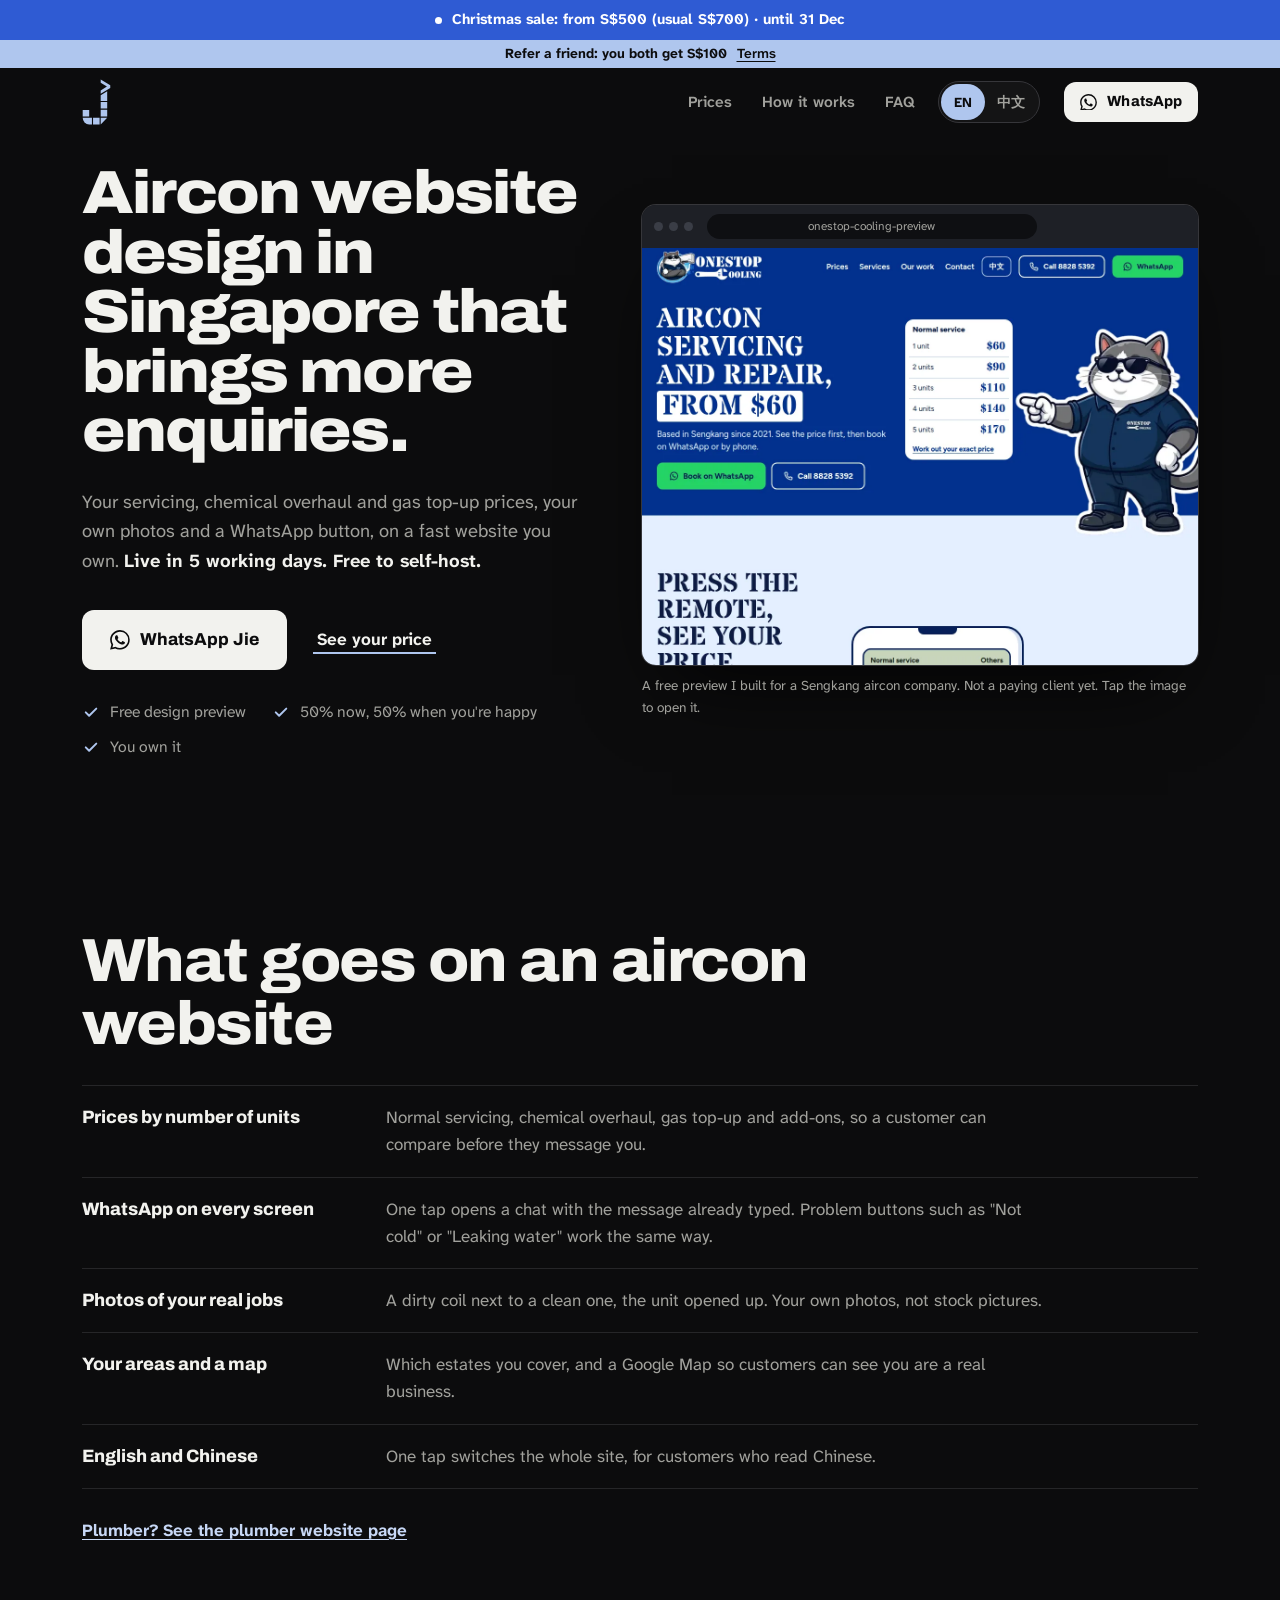
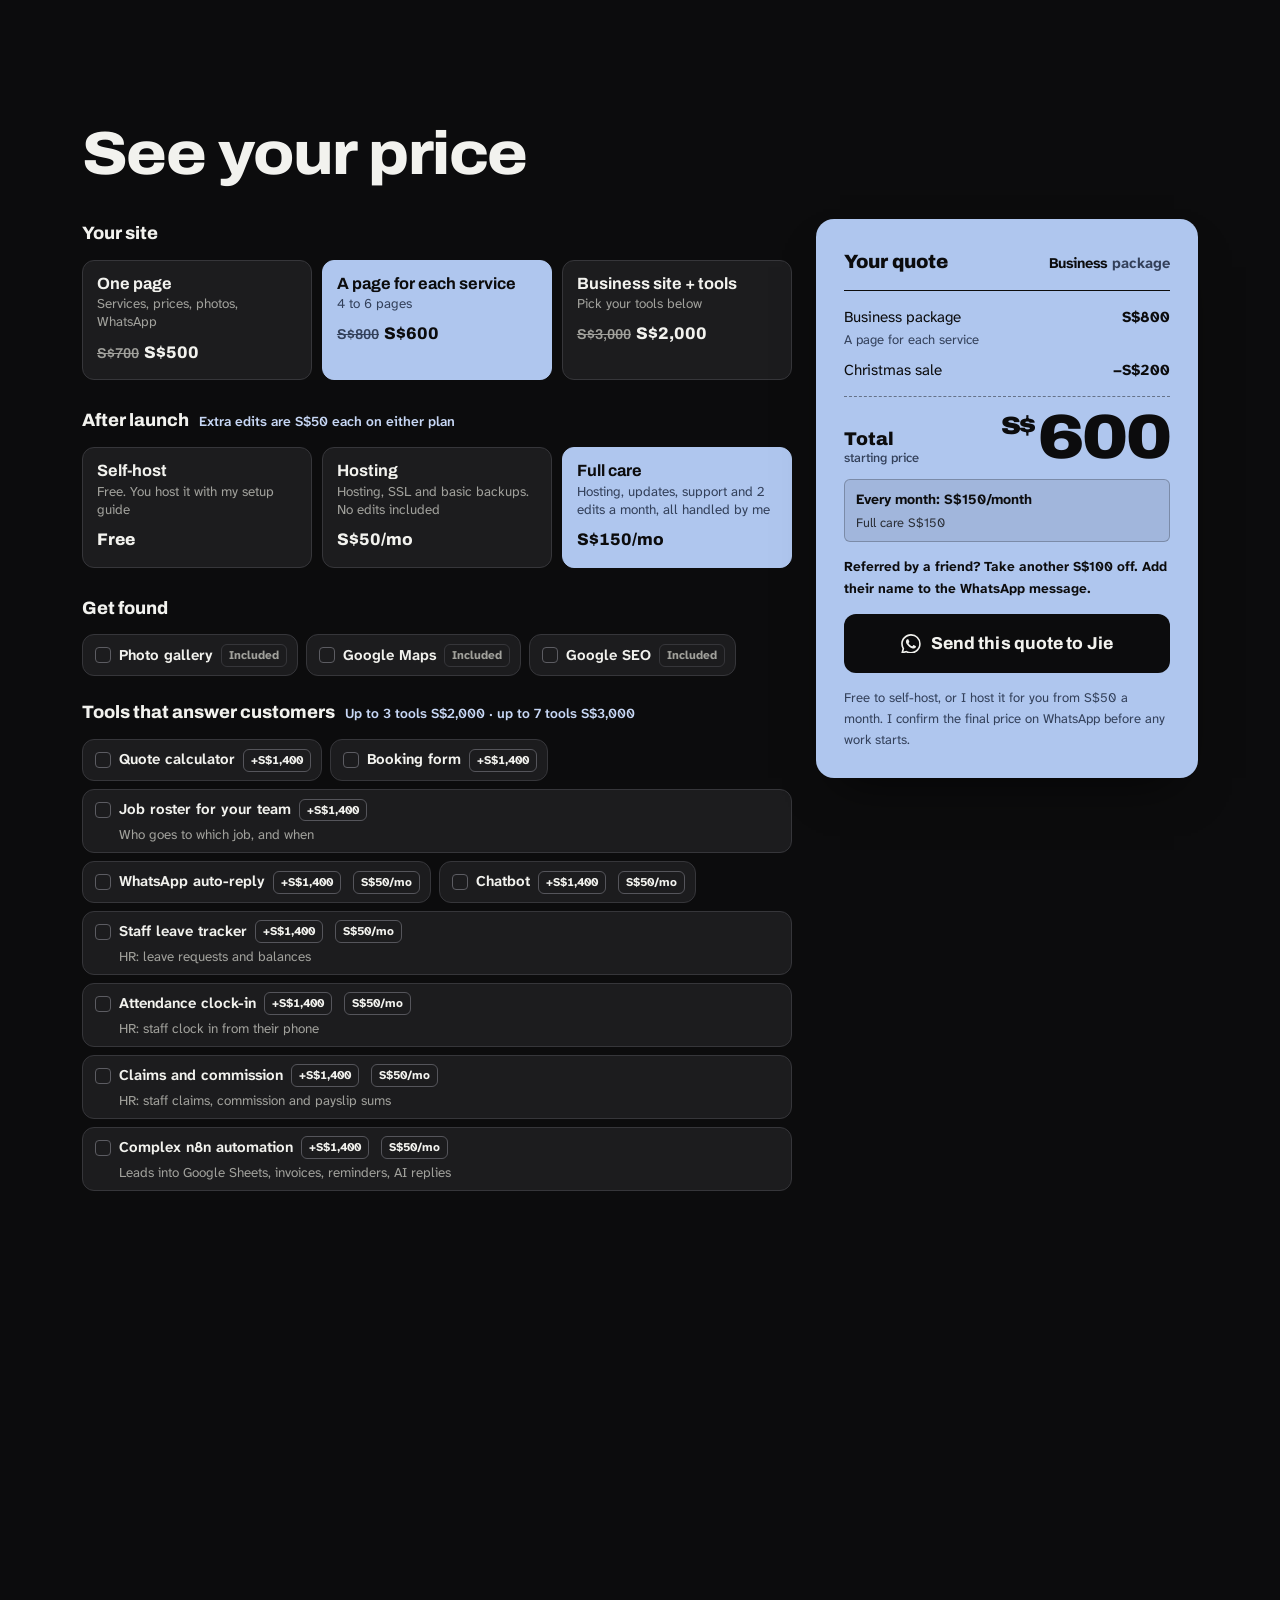
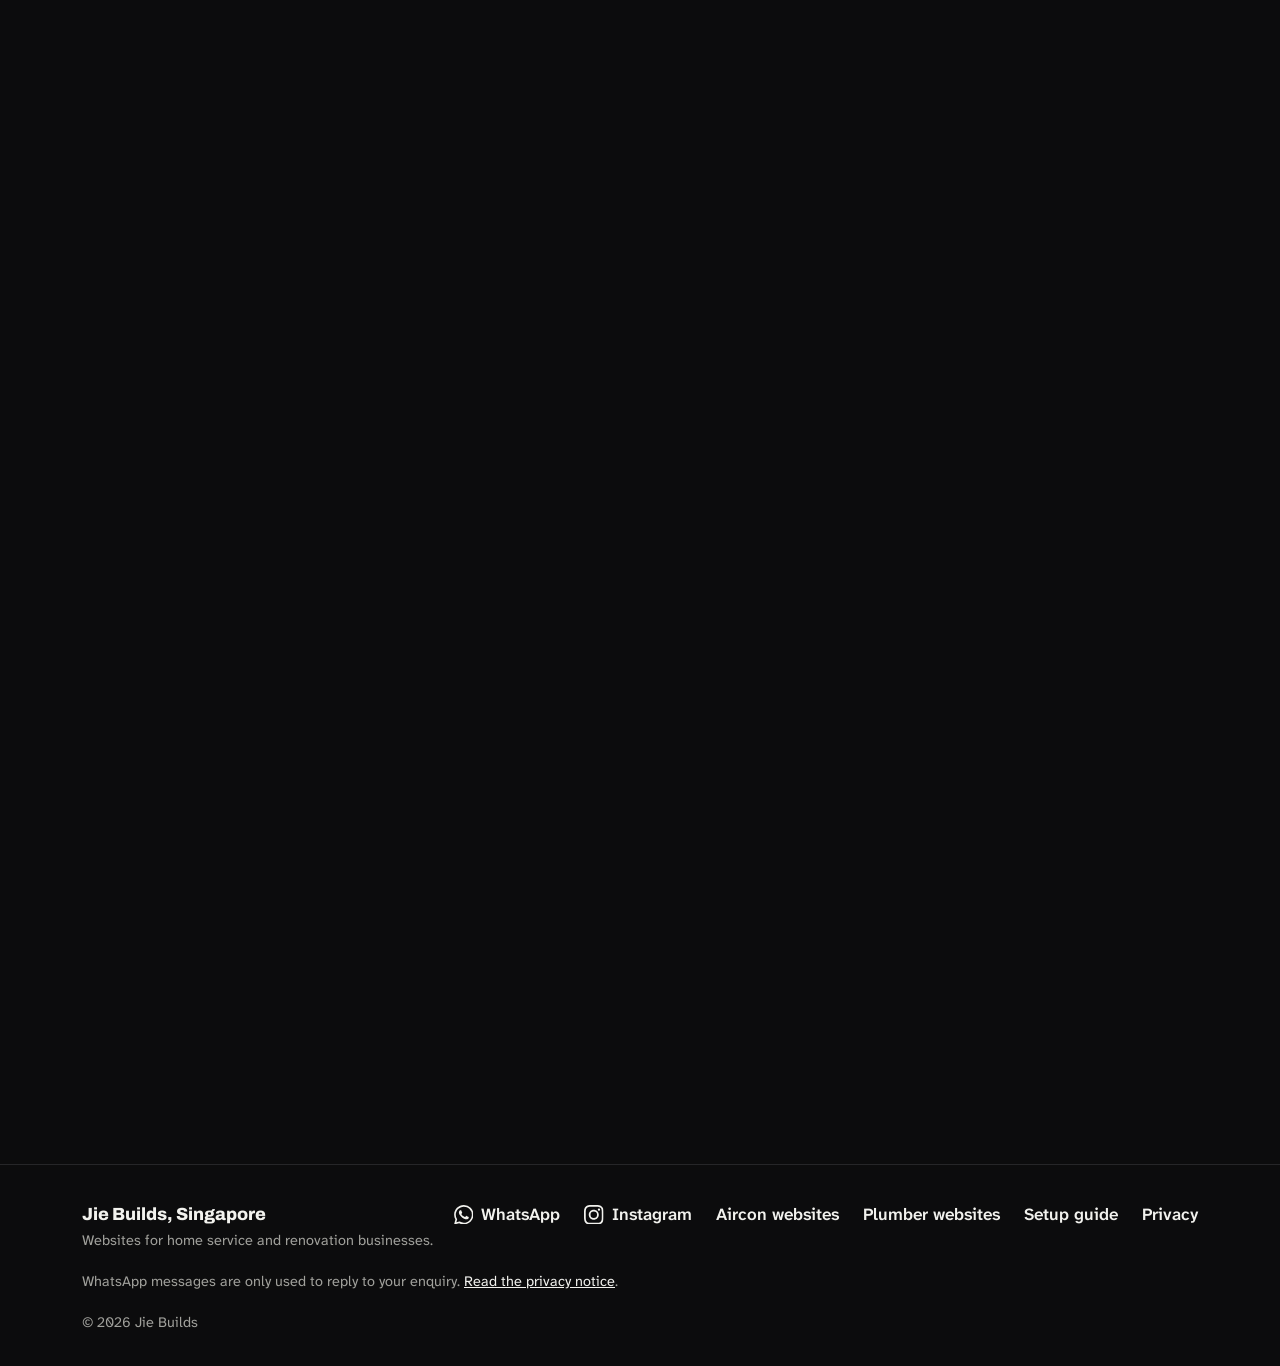
==== commit d44ef649: "Remove promo codes from sale banner, quote, WhatsApp message and referral FAQ Co-Authored-By: Claude" ====
--- a/aircon-website-design-singapore/index.html
+++ b/aircon-website-design-singapore/index.html
@@ -39,10 +39,10 @@
     })(document);
     window.PAGE_ZH = { title: "新加坡冷气生意网站设计 | 杰 Builds", desc: "为新加坡冷气保养公司制作网站：价格、照片和 WhatsApp 按钮，5 个工作天上线。S$500 至 S$4,400，可免费自行托管，免费预览。" };
   </script>
-  <link rel="stylesheet" href="/css/style.css?v=20261126g">
-  <script src="/js/config.js?v=20261126g" defer></script>
-  <script src="/js/i18n.js?v=20261126g" defer></script>
-  <script src="/js/site.js?v=20261126g" defer></script>
+  <link rel="stylesheet" href="/css/style.css?v=20261126h">
+  <script src="/js/config.js?v=20261126h" defer></script>
+  <script src="/js/i18n.js?v=20261126h" defer></script>
+  <script src="/js/site.js?v=20261126h" defer></script>
   <script type="application/ld+json">
   {
   "@context": "https://schema.org",
@@ -245,7 +245,7 @@
           </details>
           <details id="referral">
             <summary data-zh="推荐朋友怎么算？">How does refer a friend work?</summary>
-            <div class="faq-a"><p data-zh="推荐朋友购买网站套餐：朋友减 S$100，朋友付清全款后，我用 PayNow 转 S$100 给您。朋友需在付订金前告诉我您的名字。可与任何特惠或优惠码叠加。只适用于网站套餐，不包括月费。每个订单限一次推荐优惠，推荐人数不限，不能推荐自己的生意。">Refer a friend who buys a website package: they get S$100 off, and I send you S$100 by PayNow after they pay in full. Your friend gives me your name before paying the deposit. It stacks with any sale or code. It covers website packages only, not monthly fees. One referral discount per order, no limit on how many friends you refer, and you can't refer your own business.</p></div>
+            <div class="faq-a"><p data-zh="推荐朋友购买网站套餐：朋友减 S$100，朋友付清全款后，我用 PayNow 转 S$100 给您。朋友需在付订金前告诉我您的名字。可与任何特惠叠加。只适用于网站套餐，不包括月费。每个订单限一次推荐优惠，推荐人数不限，不能推荐自己的生意。">Refer a friend who buys a website package: they get S$100 off, and I send you S$100 by PayNow after they pay in full. Your friend gives me your name before paying the deposit. It stacks with any sale. It covers website packages only, not monthly fees. One referral discount per order, no limit on how many friends you refer, and you can't refer your own business.</p></div>
           </details>
           </div>
       </div>
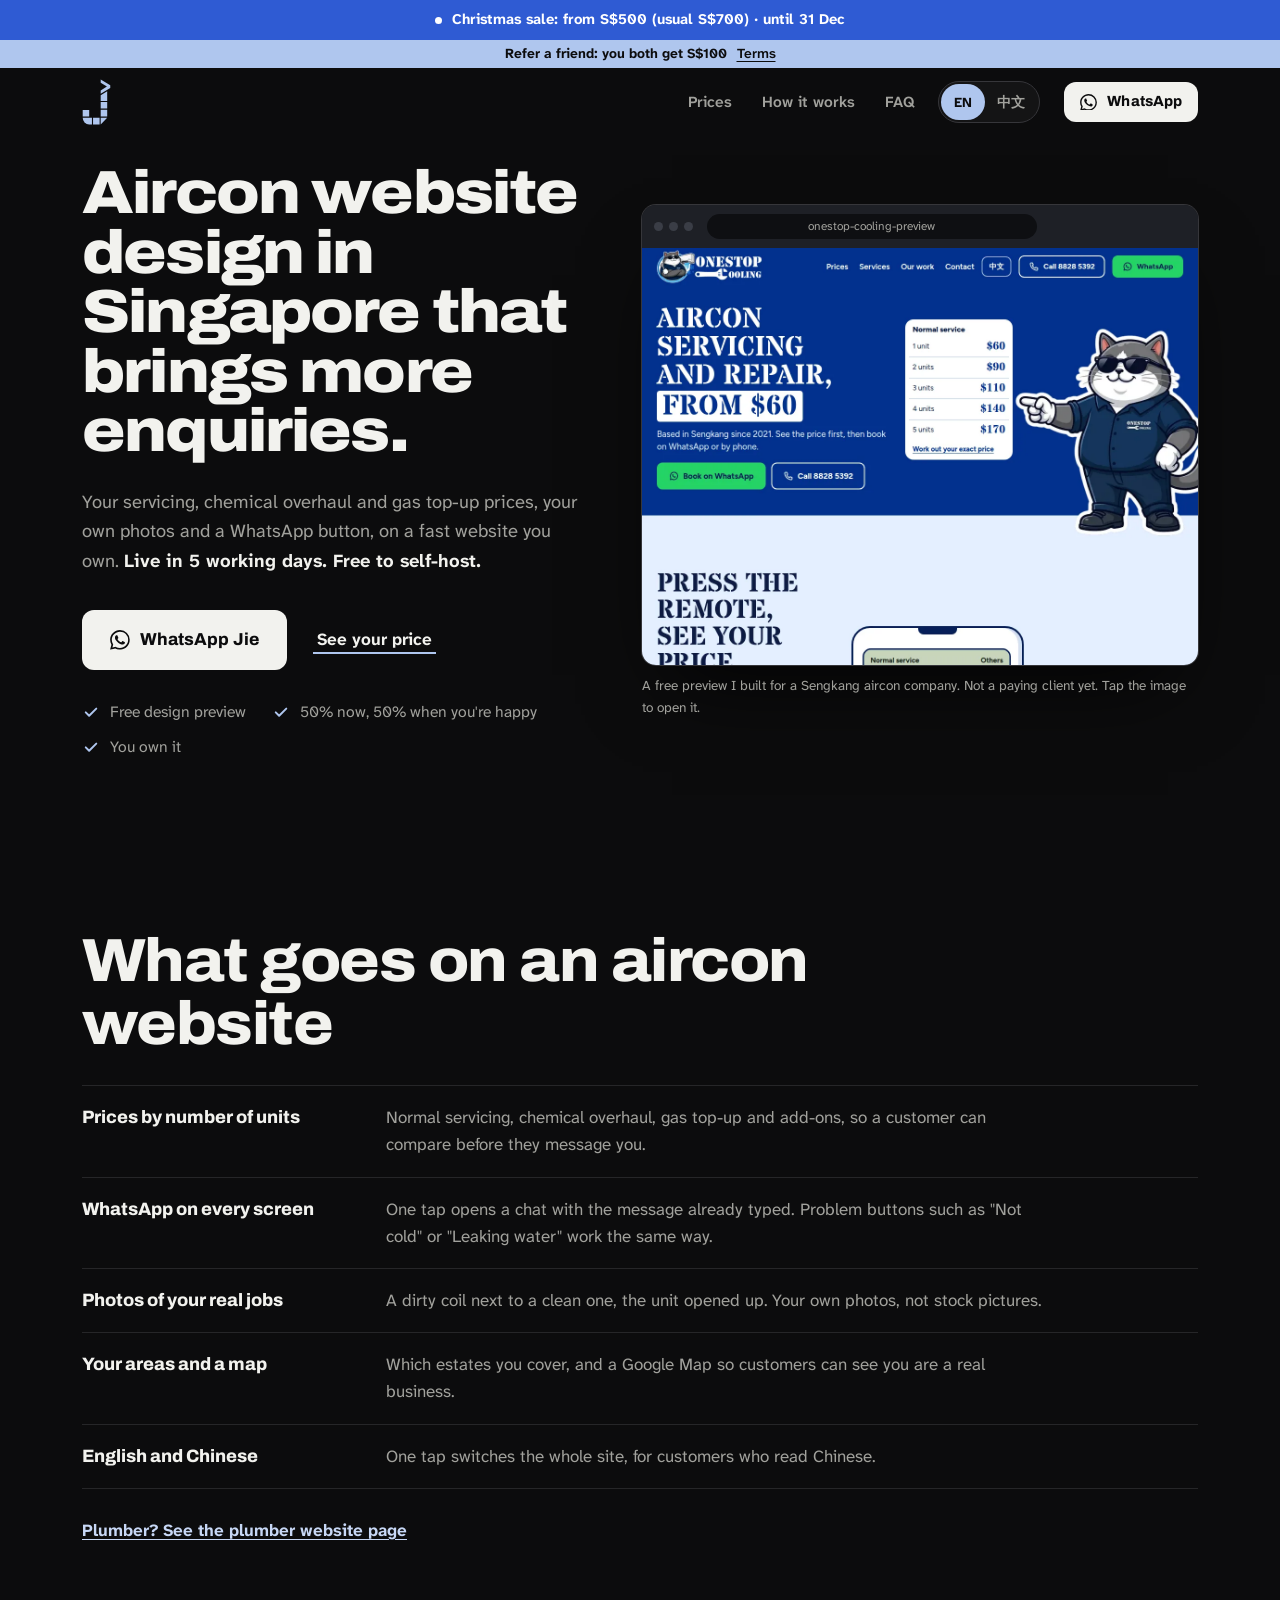
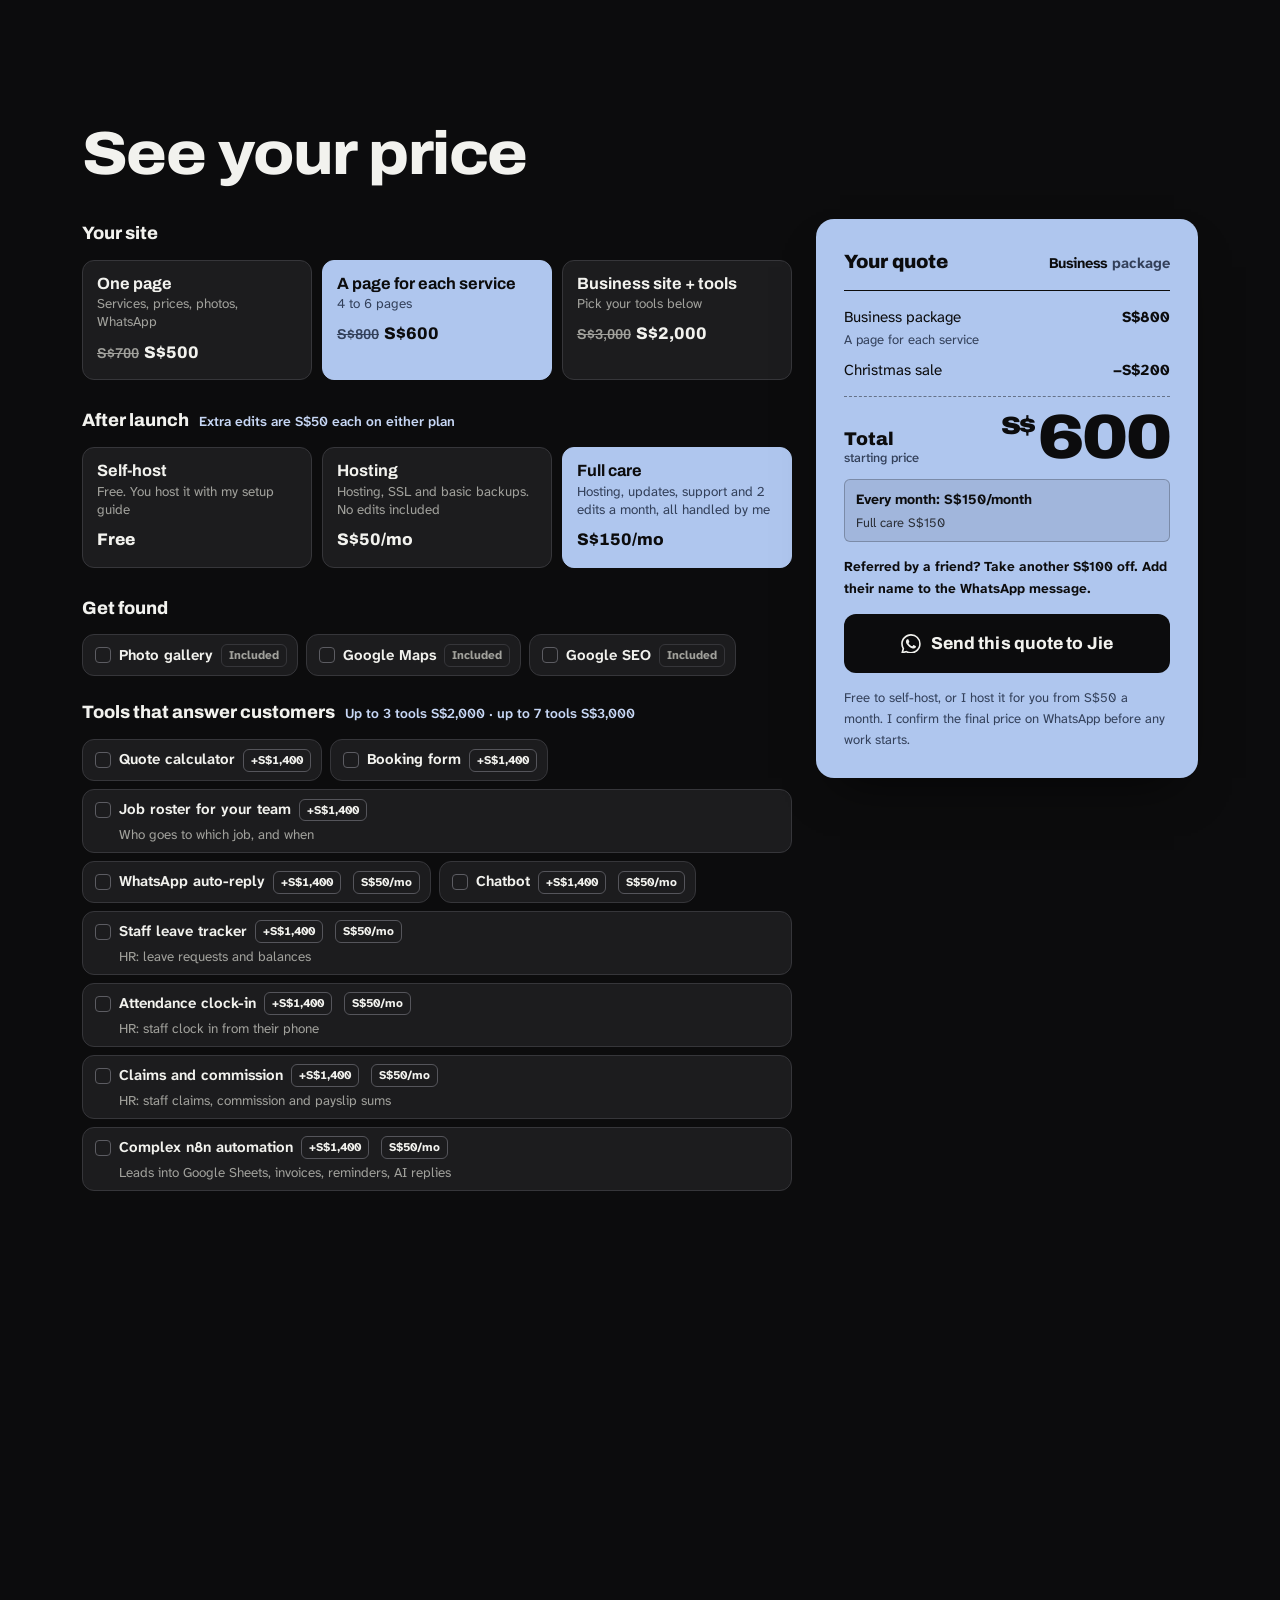
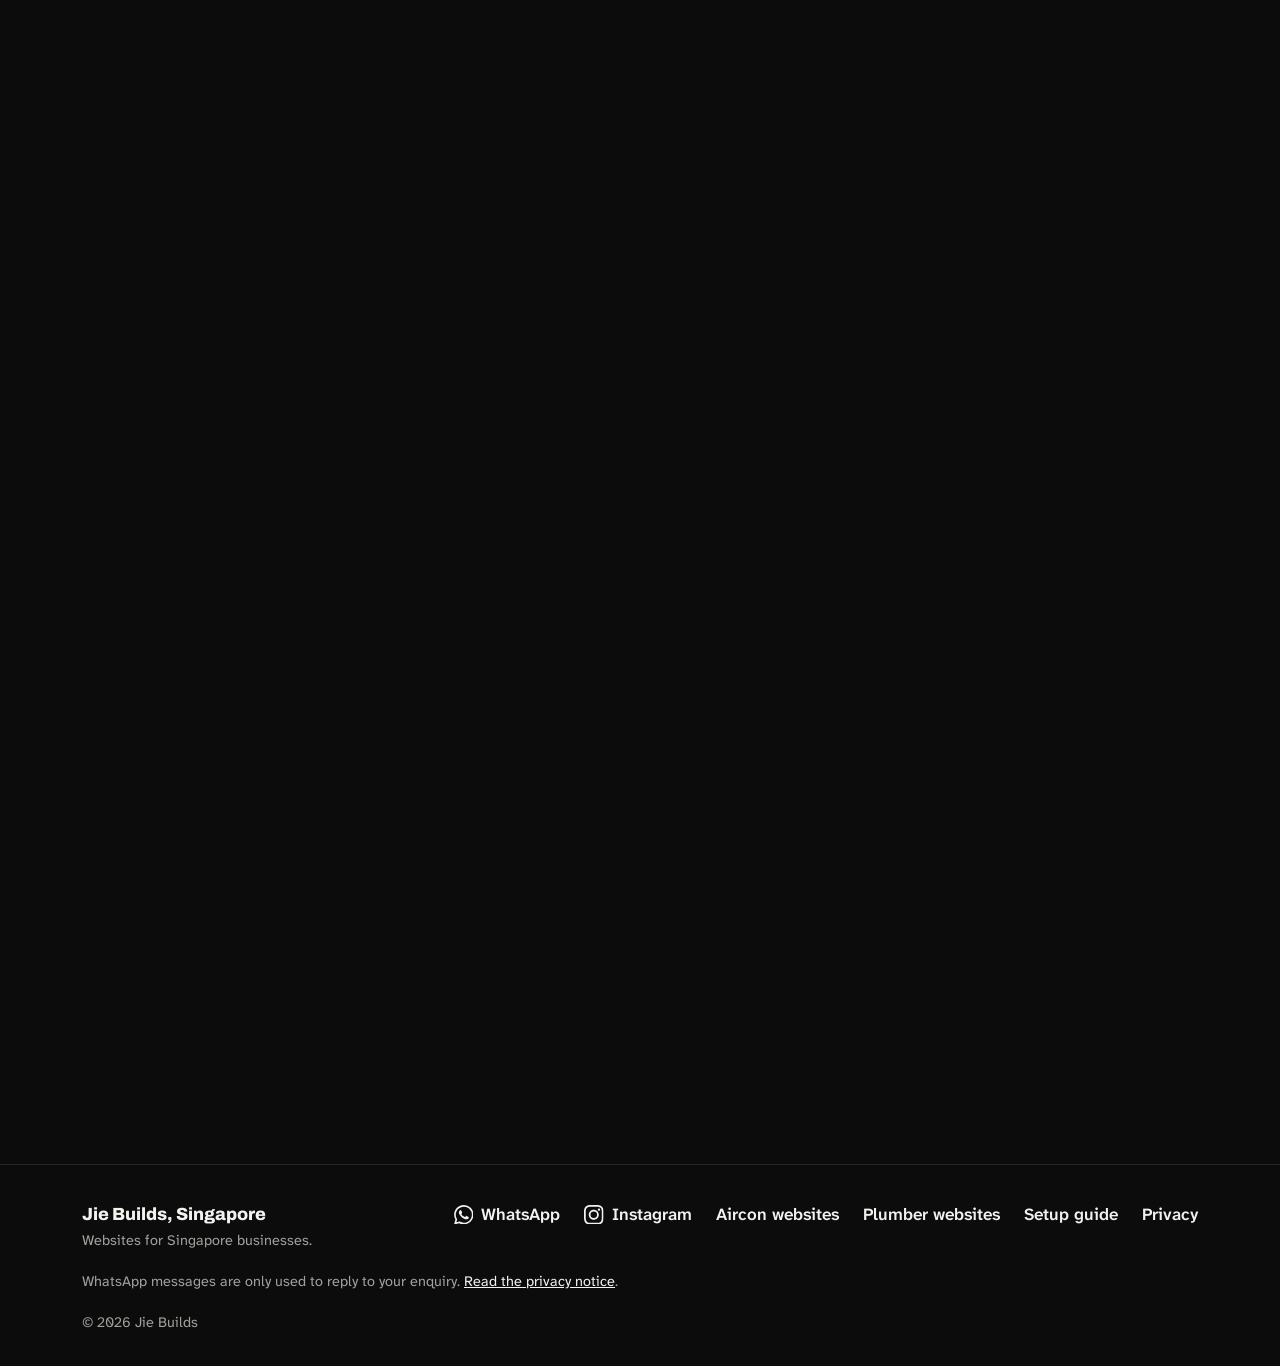
==== commit fbbea3b4: "Add 3D phone intro and widen headline to all businesses Scrolling the home page turns a 3D phone, sh" ====
--- a/aircon-website-design-singapore/index.html
+++ b/aircon-website-design-singapore/index.html
@@ -14,16 +14,19 @@
   <meta property="og:title" content="Aircon Website Design Singapore | Jie Builds">
   <meta property="og:description" content="Websites for Singapore aircon servicing companies: your prices, photos and a WhatsApp button, live in 5 working days. S$500 to S$4,400, free to self-host, free preview.">
   <meta property="og:url" content="https://jiebuilds.com/aircon-website-design-singapore/">
-  <meta property="og:image" content="https://jiebuilds.com/assets/og-image.png?v=10">
+  <meta property="og:image" content="https://jiebuilds.com/assets/og-image.png?v=11">
   <meta property="og:image:width" content="1200">
   <meta property="og:image:height" content="630">
   <meta property="og:locale" content="en_SG">
   <meta name="twitter:card" content="summary_large_image">
   <meta name="twitter:title" content="Aircon Website Design Singapore | Jie Builds">
   <meta name="twitter:description" content="Websites for Singapore aircon servicing companies: your prices, photos and a WhatsApp button, live in 5 working days. S$500 to S$4,400, free to self-host, free preview.">
-  <meta name="twitter:image" content="https://jiebuilds.com/assets/og-image.png?v=10">
-
+  <meta name="twitter:image" content="https://jiebuilds.com/assets/og-image.png?v=11">
+
+  <link rel="icon" href="/favicon.ico" sizes="48x48">
   <link rel="icon" href="/assets/favicon.svg?v=2" type="image/svg+xml">
+  <link rel="icon" href="/assets/favicon-96.png" sizes="96x96" type="image/png">
+  <link rel="icon" href="/assets/favicon-192.png" sizes="192x192" type="image/png">
   <link rel="icon" href="/assets/favicon-32.png?v=2" sizes="32x32" type="image/png">
   <link rel="apple-touch-icon" href="/assets/apple-touch-icon.png?v=2">
   <link rel="preload" href="/assets/fonts/archivo-latin.woff2" as="font" type="font/woff2" crossorigin>
@@ -39,10 +42,10 @@
     })(document);
     window.PAGE_ZH = { title: "新加坡冷气生意网站设计 | 杰 Builds", desc: "为新加坡冷气保养公司制作网站：价格、照片和 WhatsApp 按钮，5 个工作天上线。S$500 至 S$4,400，可免费自行托管，免费预览。" };
   </script>
-  <link rel="stylesheet" href="/css/style.css?v=20261126h">
-  <script src="/js/config.js?v=20261126h" defer></script>
-  <script src="/js/i18n.js?v=20261126h" defer></script>
-  <script src="/js/site.js?v=20261126h" defer></script>
+  <link rel="stylesheet" href="/css/style.css?v=20261126j">
+  <script src="/js/config.js?v=20261126j" defer></script>
+  <script src="/js/i18n.js?v=20261126j" defer></script>
+  <script src="/js/site.js?v=20261126j" defer></script>
   <script type="application/ld+json">
   {
   "@context": "https://schema.org",
@@ -277,7 +280,7 @@
     <div class="wrap footer-inner">
       <div>
         <p class="footer-brand">Jie Builds, Singapore</p>
-        <p class="footer-small">Websites for home service and renovation businesses.</p>
+        <p class="footer-small">Websites for Singapore businesses.</p>
       </div>
       <ul class="footer-links">
         <li><a data-wa="general" href="https://wa.me/6592778104" target="_blank" rel="noopener"><svg class="icon" aria-hidden="true"><use href="#i-wa"/></svg>WhatsApp</a></li>
--- a/css/style.css
+++ b/css/style.css
@@ -657,3 +657,74 @@
   .calc-opt .box { grid-template-columns: 1fr; align-content: start; }
   .calc-opt .box .opt-price { grid-column: 1; grid-row: auto; margin-top: 6px; text-align: left; }
 }
+
+/* =====================================================================
+   INTRO: the 3D phone (js/intro.js). Shown only when <html> has "intro".
+   ===================================================================== */
+.intro-sec { display: none; }
+html.intro { --top-h: 132px; --vh: 1vh; --intro-h: calc(var(--vh) * 100 - var(--top-h)); }
+@supports (height: 100svh) { html.intro { --vh: 1svh; } }
+@media (min-width: 720px) { html.intro { --top-h: 136px; } }
+html.intro .intro-sec { display: block; height: calc(var(--vh) * 300); }
+.hero-title:focus:not(:focus-visible) { outline: none; }
+/* hold the room for the sale and referral strips until js/site.js adds them, so nothing jumps */
+html.intro:not(.top-ready) .top { display: flex; flex-direction: column; justify-content: flex-end; min-height: var(--top-h); }
+.intro-stage { position: sticky; top: var(--top-h); height: var(--intro-h); z-index: 20; background: var(--bg); }
+/* keeps the strip under a collapsing phone address bar black */
+.intro-stage::after { content: ""; position: absolute; left: 0; right: 0; top: 100%; height: 25vh; background: var(--bg); }
+html.intro:not(.intro-playing) .intro-stage, html.intro:not(.intro-playing) .intro-stage * { visibility: hidden !important; }
+html.intro:not(.intro-playing) .intro-stage::after { visibility: hidden; }
+html.intro-playing .wa-float { display: none; }
+.intro-title { position: absolute; left: var(--gutter); right: var(--gutter); top: 16px; margin: 0 auto; max-width: 22ch; text-align: center; text-wrap: balance; font-family: var(--f-display); font-weight: 800; font-stretch: 108%; font-size: clamp(1.3rem, 3.4vw, 2rem); line-height: 1.15; letter-spacing: -0.02em; }
+:lang(zh) .intro-title { font-family: var(--f-body), "PingFang SC", "Noto Sans SC", "Microsoft YaHei", sans-serif; letter-spacing: 0; }
+.intro-poster, .intro-flat, .intro-canvas { position: absolute; pointer-events: none; }
+/* placed by CSS so it shows at once; js/intro.js works from the same --from and --to numbers */
+html.intro { --from: 92px; --to: 116px; }
+@media (min-width: 720px) { html.intro { --from: 108px; } }
+.intro-poster { --h: min(calc(var(--intro-h) - var(--from) - var(--to)), 660px, 163vw); max-width: none; height: calc(var(--h) * 1.0036); width: calc(var(--h) * .7527); left: calc(50% - var(--h) * .37635); top: calc(var(--from) + (var(--intro-h) - var(--from) - var(--to) - var(--h) * 1.0036) / 2); }
+.intro-canvas { inset: 0; width: 100%; height: 100%; visibility: hidden; }
+.intro-flat { box-sizing: border-box; opacity: 0; background: #101a38; border: 0 solid #5b657e; }
+.intro-sec.ready .intro-canvas { visibility: visible; }
+.intro-sec.ready .intro-poster, .intro-sec.ready .intro-flat { visibility: hidden; }
+.intro-notes { position: absolute; z-index: 1; list-style: none; margin: 0; padding: 0; display: grid; gap: .55em; pointer-events: none; transform-origin: 50% 30%; }
+.intro-notes:not(.placed) { visibility: hidden; }
+.intro-notes li { display: flex; align-items: flex-start; gap: .7em; padding: .7em .8em; border-radius: 1.25em; background: #F2F2EE; color: var(--ink); line-height: 1.3; opacity: 0; box-shadow: 0 14px 28px -14px rgba(0, 0, 0, .7); }
+.intro-app { flex: none; width: 2.5em; height: 2.5em; border-radius: .65em; display: grid; place-items: center; background: #15803d; color: #fff; }
+.intro-app svg { width: 1.5em; height: 1.5em; }
+.intro-msg { display: grid; gap: .1em; min-width: 0; flex: 1; }
+.intro-meta { display: flex; justify-content: space-between; gap: 8px; align-items: baseline; }
+.intro-meta b { font-weight: 800; }
+.intro-meta small { font-size: .85em; color: #45454a; }
+.intro-foot { position: absolute; left: var(--gutter); right: var(--gutter); bottom: max(10px, env(safe-area-inset-bottom)); display: grid; justify-items: center; gap: 6px; }
+.intro-actions { display: flex; align-items: center; gap: 12px; }
+.intro-skip { display: inline-flex; align-items: center; justify-content: center; min-height: 44px; min-width: 64px; padding: 0 14px; color: var(--text); font-weight: 700; text-decoration: underline; text-decoration-color: var(--accent); text-decoration-thickness: 2px; text-underline-offset: 6px; }
+.intro-cue { display: grid; justify-items: center; min-height: 40px; }
+.intro-cue > * { grid-area: 1 / 1; margin: 0; color: var(--muted); font-size: .92rem; line-height: 1.3; text-align: center; }
+.intro-hint { display: grid; justify-items: center; }
+.intro-hint svg { width: 20px; height: 20px; }
+html.intro-playing .intro-hint svg { animation: nudge 1.8s var(--ease) infinite; }
+@keyframes nudge { 50% { transform: translateY(4px); } }
+.intro-label { align-self: center; opacity: 0; }
+/* the copy of the first screen that grows out of the phone */
+.intro-portal { position: absolute; z-index: 2; left: 0; width: 100%; top: calc(-1px - var(--head-h)); transform-origin: 0 0; visibility: hidden; opacity: 0; pointer-events: none; }
+.intro-sheet { position: absolute; z-index: 2; left: 0; top: 0; visibility: hidden; opacity: 0; background: var(--bg); pointer-events: none; }
+.intro-stage.is-open .intro-portal { pointer-events: auto; }
+html.intro .intro-portal .hero { margin-top: 0; }
+.intro-portal * { animation: none !important; }
+/* the real first screen sits where the intro ends */
+html.intro .hero { display: flex; flex-direction: column; justify-content: center; min-height: calc(var(--intro-h) + var(--head-h) + 1px); margin-top: calc(-1px - var(--head-h) - var(--intro-h)); }
+html.intro .hero > .wrap { width: 100%; }
+html.intro .hero .mark { transition: background-size .9s var(--ease-out); }
+html.intro .hero .mark.is-live { transition: none; }
+
+/* First screen is words only; the before/after example follows it */
+.hero-solo { padding-bottom: 48px; }
+@media (min-width: 980px) {
+  .hero-solo .hero-grid { grid-template-columns: 1fr; }
+  .hero-solo .hero-copy { text-align: center; max-width: 60rem; margin: 0 auto; }
+  .hero-solo .hero-title { max-width: 16ch; margin-left: auto; margin-right: auto; }
+  .hero-solo .hero-sub { margin-left: auto; margin-right: auto; }
+  .hero-solo .hero-actions, .hero-solo .hero-terms { justify-content: center; }
+}
+.showcase { padding: 8px 0 var(--section-y); }
+.hero-solo .hero-title:lang(zh) { max-width: none; }
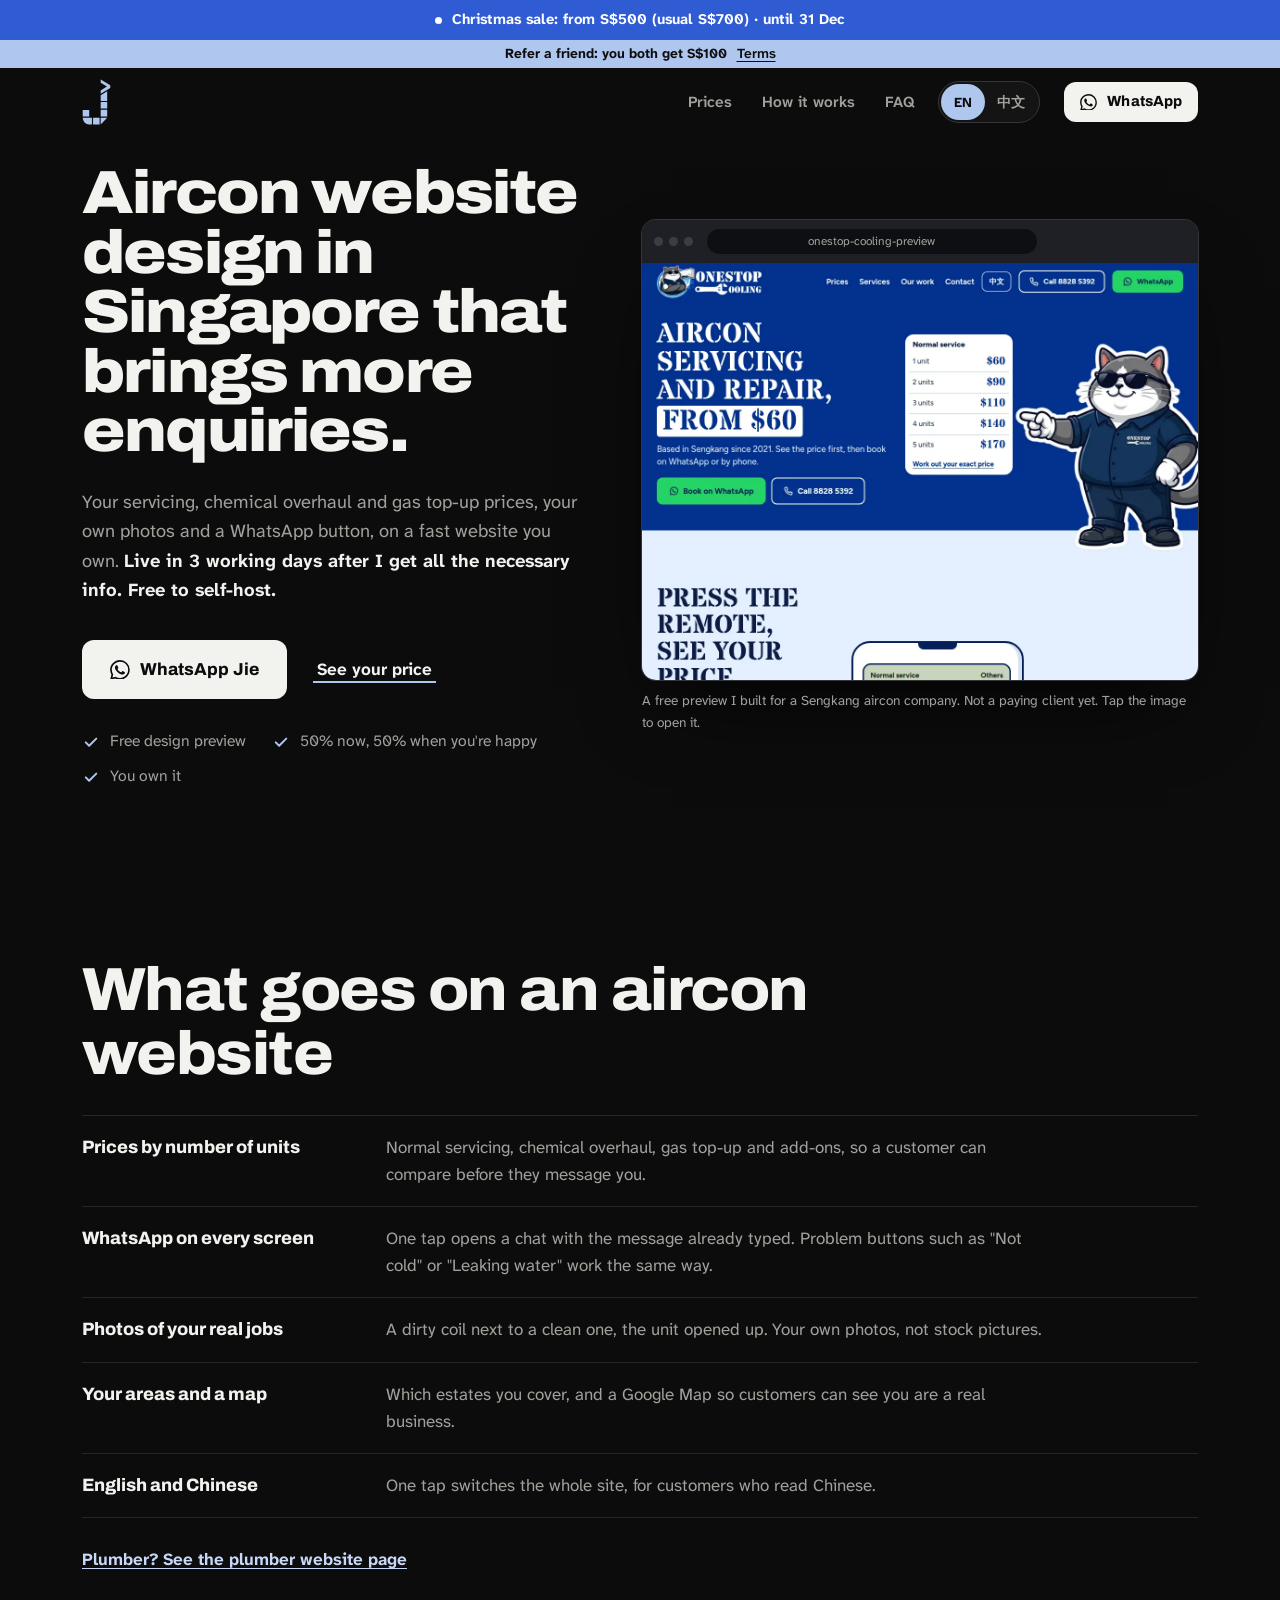
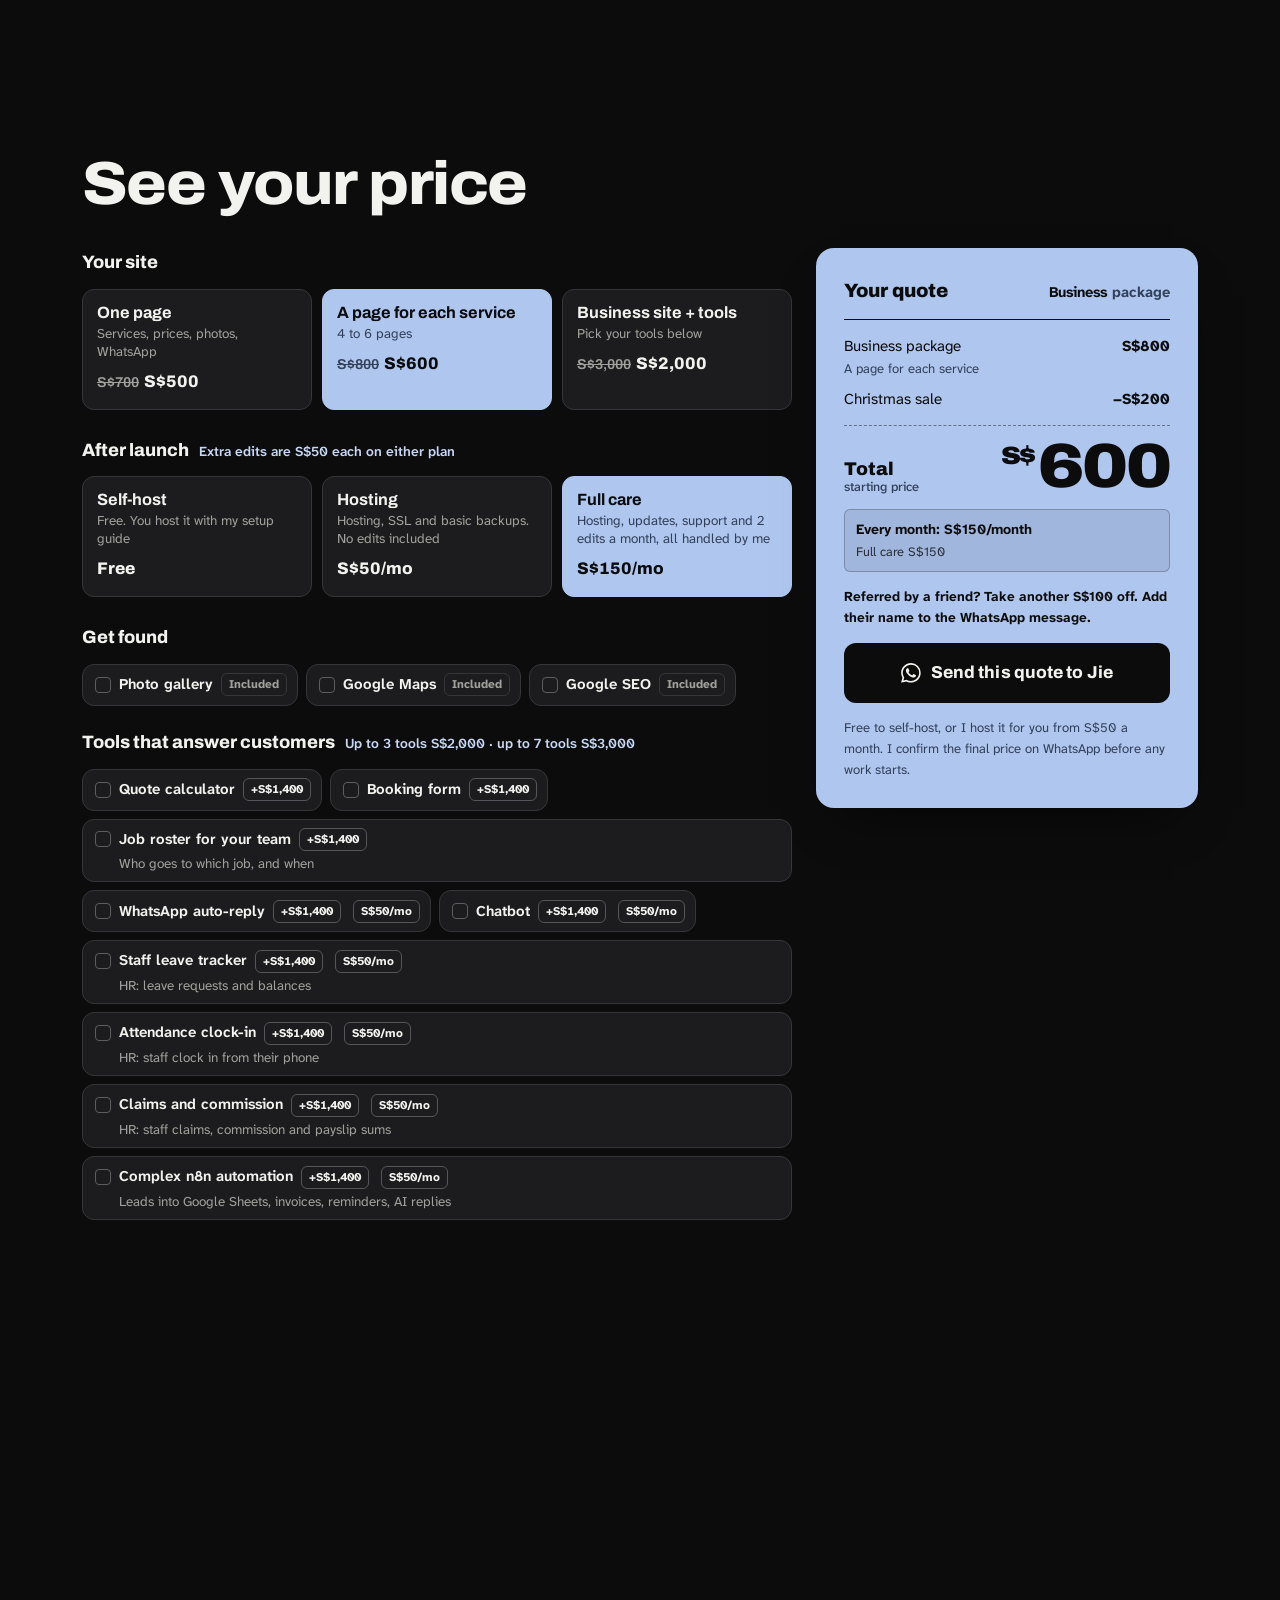
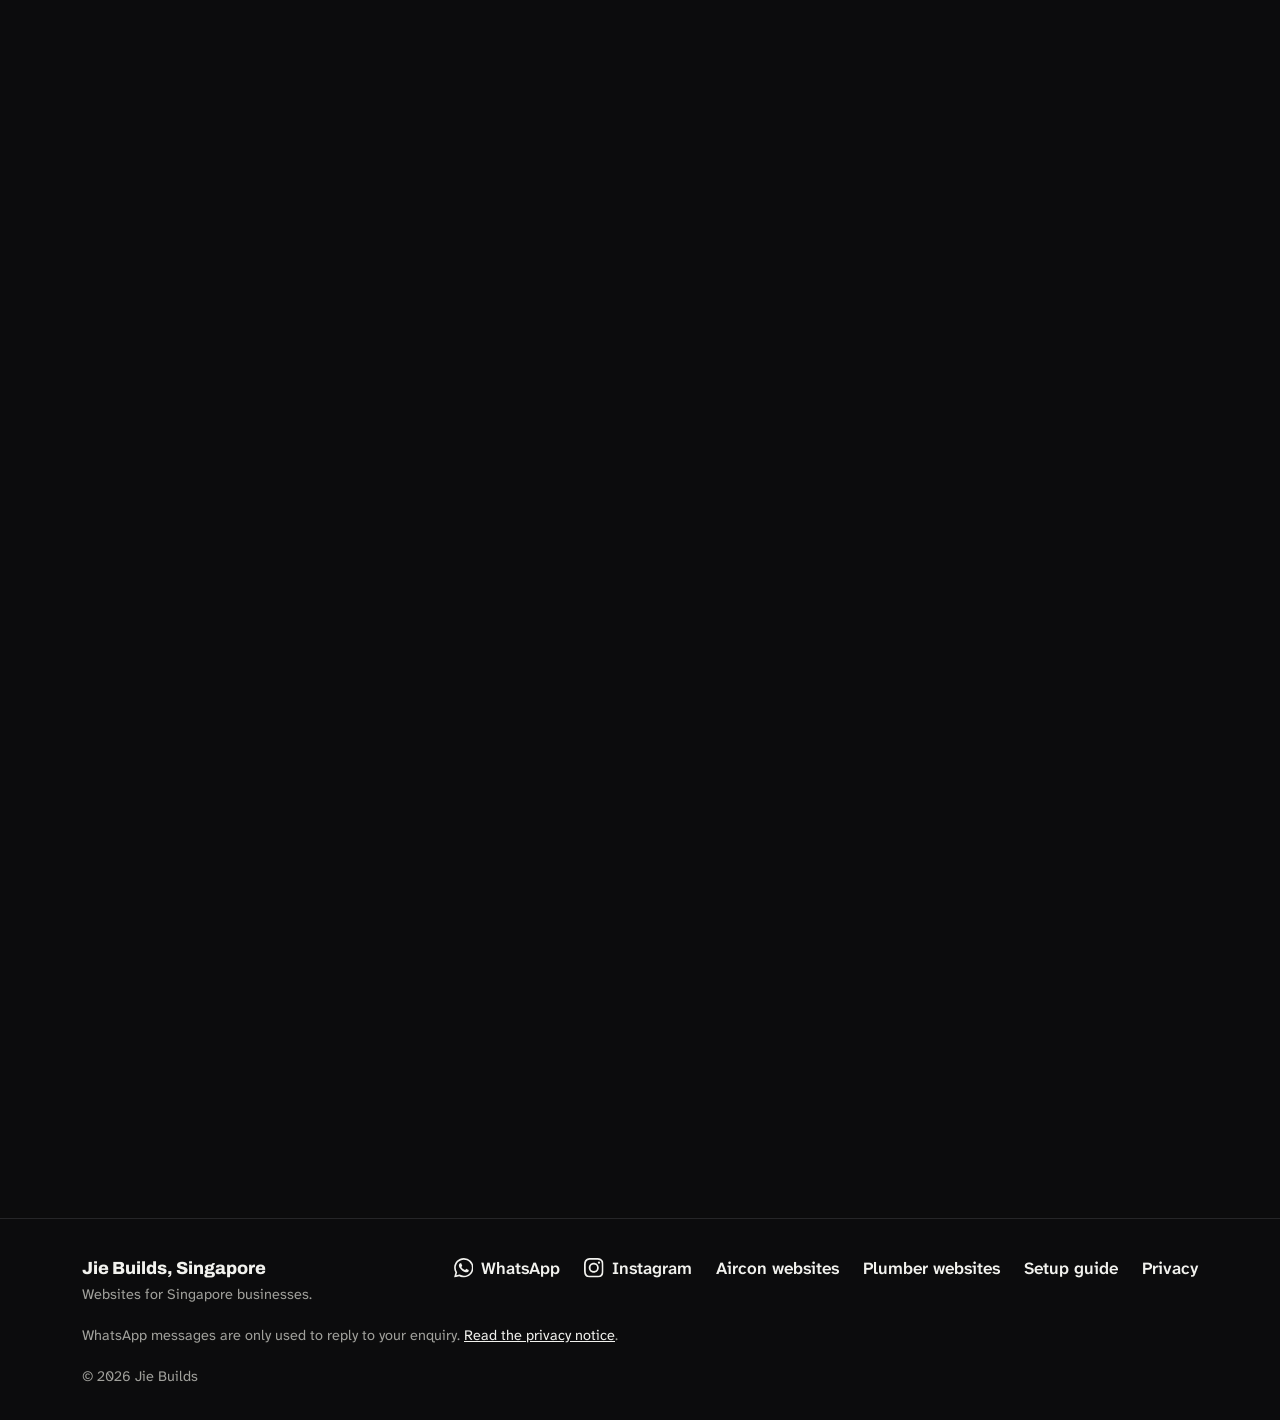
==== commit 90526b21: "Change delivery time to 3 working days after all necessary info is received Co-Authored-By: Claude S" ====
--- a/aircon-website-design-singapore/index.html
+++ b/aircon-website-design-singapore/index.html
@@ -4,7 +4,7 @@
   <meta charset="utf-8">
   <meta name="viewport" content="width=device-width, initial-scale=1">
   <title>Aircon Website Design Singapore | Jie Builds</title>
-  <meta name="description" content="Websites for Singapore aircon servicing companies: your prices, photos and a WhatsApp button, live in 5 working days. S$500 to S$4,400, free to self-host, free preview.">
+  <meta name="description" content="Websites for Singapore aircon servicing companies: your prices, photos and a WhatsApp button, live 3 working days after I get your info. S$500 to S$4,400, free to self-host, free preview.">
   <link rel="canonical" href="https://jiebuilds.com/aircon-website-design-singapore/">
   <meta name="theme-color" content="#0C0C0D">
   <meta name="color-scheme" content="dark">
@@ -12,16 +12,16 @@
   <meta property="og:type" content="website">
   <meta property="og:site_name" content="Jie Builds">
   <meta property="og:title" content="Aircon Website Design Singapore | Jie Builds">
-  <meta property="og:description" content="Websites for Singapore aircon servicing companies: your prices, photos and a WhatsApp button, live in 5 working days. S$500 to S$4,400, free to self-host, free preview.">
+  <meta property="og:description" content="Websites for Singapore aircon servicing companies: your prices, photos and a WhatsApp button, live 3 working days after I get your info. S$500 to S$4,400, free to self-host, free preview.">
   <meta property="og:url" content="https://jiebuilds.com/aircon-website-design-singapore/">
-  <meta property="og:image" content="https://jiebuilds.com/assets/og-image.png?v=11">
+  <meta property="og:image" content="https://jiebuilds.com/assets/og-image.png?v=12">
   <meta property="og:image:width" content="1200">
   <meta property="og:image:height" content="630">
   <meta property="og:locale" content="en_SG">
   <meta name="twitter:card" content="summary_large_image">
   <meta name="twitter:title" content="Aircon Website Design Singapore | Jie Builds">
-  <meta name="twitter:description" content="Websites for Singapore aircon servicing companies: your prices, photos and a WhatsApp button, live in 5 working days. S$500 to S$4,400, free to self-host, free preview.">
-  <meta name="twitter:image" content="https://jiebuilds.com/assets/og-image.png?v=11">
+  <meta name="twitter:description" content="Websites for Singapore aircon servicing companies: your prices, photos and a WhatsApp button, live 3 working days after I get your info. S$500 to S$4,400, free to self-host, free preview.">
+  <meta name="twitter:image" content="https://jiebuilds.com/assets/og-image.png?v=12">
 
   <link rel="icon" href="/favicon.ico" sizes="48x48">
   <link rel="icon" href="/assets/favicon.svg?v=2" type="image/svg+xml">
@@ -40,12 +40,12 @@
         setTimeout(function () { if (!window.__siteReady) h.classList.remove("motion"); }, 3500);
       }
     })(document);
-    window.PAGE_ZH = { title: "新加坡冷气生意网站设计 | 杰 Builds", desc: "为新加坡冷气保养公司制作网站：价格、照片和 WhatsApp 按钮，5 个工作天上线。S$500 至 S$4,400，可免费自行托管，免费预览。" };
+    window.PAGE_ZH = { title: "新加坡冷气生意网站设计 | 杰 Builds", desc: "为新加坡冷气保养公司制作网站：价格、照片和 WhatsApp 按钮，资料齐全后 3 个工作天上线。S$500 至 S$4,400，可免费自行托管，免费预览。" };
   </script>
-  <link rel="stylesheet" href="/css/style.css?v=20261126j">
-  <script src="/js/config.js?v=20261126j" defer></script>
-  <script src="/js/i18n.js?v=20261126j" defer></script>
-  <script src="/js/site.js?v=20261126j" defer></script>
+  <link rel="stylesheet" href="/css/style.css?v=20261127a">
+  <script src="/js/config.js?v=20261127a" defer></script>
+  <script src="/js/i18n.js?v=20261127a" defer></script>
+  <script src="/js/site.js?v=20261127a" defer></script>
   <script type="application/ld+json">
   {
   "@context": "https://schema.org",
@@ -54,7 +54,7 @@
       "@type": "Service",
       "name": "Aircon Website Design Singapore",
       "serviceType": "Aircon Website Design Singapore",
-      "description": "Websites for Singapore aircon servicing companies: your prices, photos and a WhatsApp button, live in 5 working days. S$500 to S$4,400, free to self-host, free preview.",
+      "description": "Websites for Singapore aircon servicing companies: your prices, photos and a WhatsApp button, live 3 working days after I get your info. S$500 to S$4,400, free to self-host, free preview.",
       "url": "https://jiebuilds.com/aircon-website-design-singapore/",
       "areaServed": {
         "@type": "Country",
@@ -134,7 +134,7 @@
       <div class="wrap hero-grid">
         <div class="hero-copy">
           <h1 class="hero-title" data-zh="为新加坡冷气生意制作网站，带来&lt;span class=&quot;mark&quot; data-mark&gt;更多询问&lt;/span&gt;。">Aircon website design in Singapore that brings <span class="mark" data-mark>more enquiries</span>.</h1>
-          <p class="hero-sub" data-load="2" data-zh="把保养、化学大清洗和加气的价格、您自己的照片和 WhatsApp 按钮，放在一个您自己拥有的快速网站上。&lt;strong&gt;5 个工作天上线，可免费自行托管。&lt;/strong&gt;">Your servicing, chemical overhaul and gas top-up prices, your own photos and a WhatsApp button, on a fast website you own. <strong>Live in 5 working days. Free to self-host.</strong></p>
+          <p class="hero-sub" data-load="2" data-zh="把保养、化学大清洗和加气的价格、您自己的照片和 WhatsApp 按钮，放在一个您自己拥有的快速网站上。&lt;strong&gt;资料齐全后 3 个工作天上线，可免费自行托管。&lt;/strong&gt;">Your servicing, chemical overhaul and gas top-up prices, your own photos and a WhatsApp button, on a fast website you own. <strong>Live in 3 working days after I get all the necessary info. Free to self-host.</strong></p>
           <div class="hero-actions" data-load="3">
             <a class="btn btn-big" data-wa="hero" data-wa-msg="Hi Jie, I run an aircon servicing business and I&#x27;d like a website. Can I get a free preview?" data-wa-msg-zh="您好杰，我做冷气保养生意，想要一个网站。可以给我一个免费预览吗？" href="https://wa.me/6592778104" target="_blank" rel="noopener">
               <svg class="icon" aria-hidden="true"><use href="#i-wa"/></svg>
@@ -217,7 +217,7 @@
           <li data-reveal><b>WhatsApp me</b><span>Tell me what you do.</span></li>
           <li data-reveal><b>See a free preview</b><span>Your homepage, before you pay.</span></li>
           <li data-reveal><b>Pay 50%, I build</b><span>2 rounds of changes included.</span></li>
-          <li data-reveal><b>Live in 5 working days</b><span>Pay the other 50%. You own it.</span></li>
+          <li data-reveal><b>Live in 3 working days</b><span>After I get all the necessary info. Pay the other 50%. You own it.</span></li>
         </ol>
       </div>
     </section>
